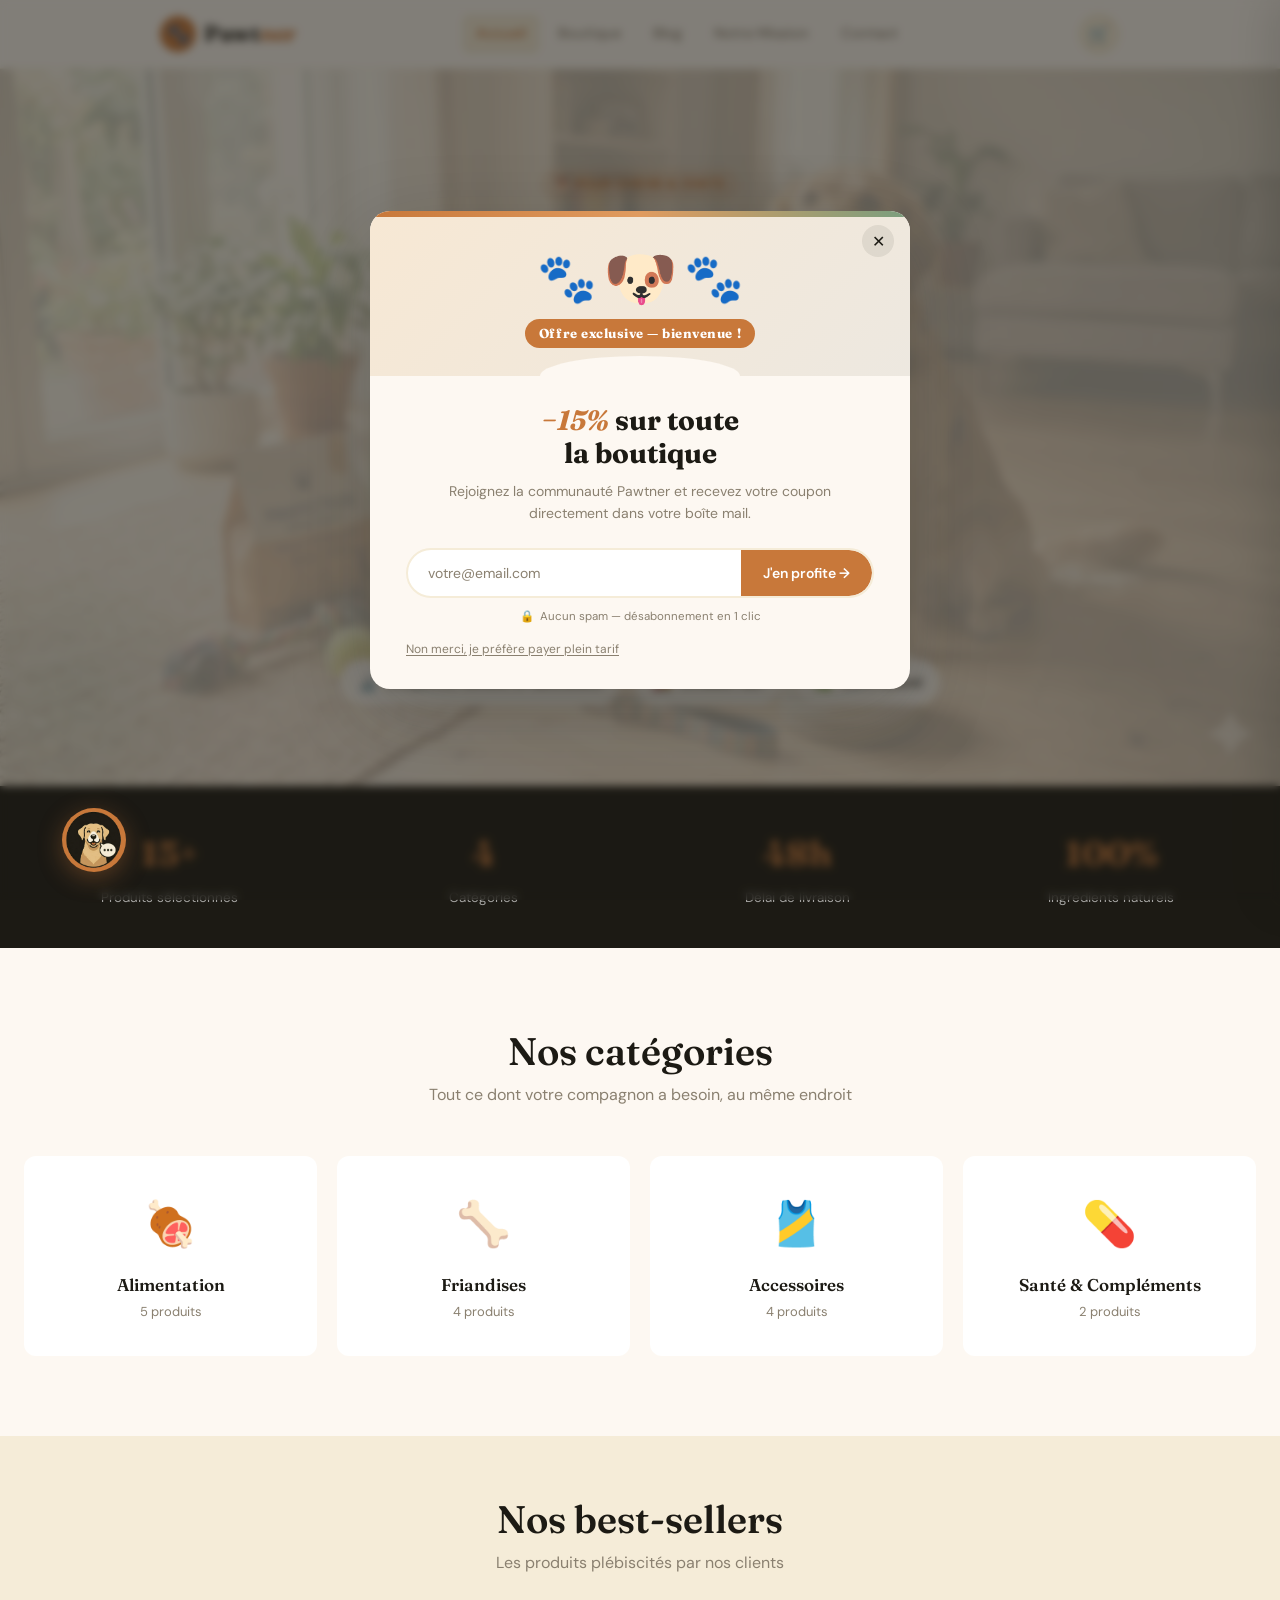
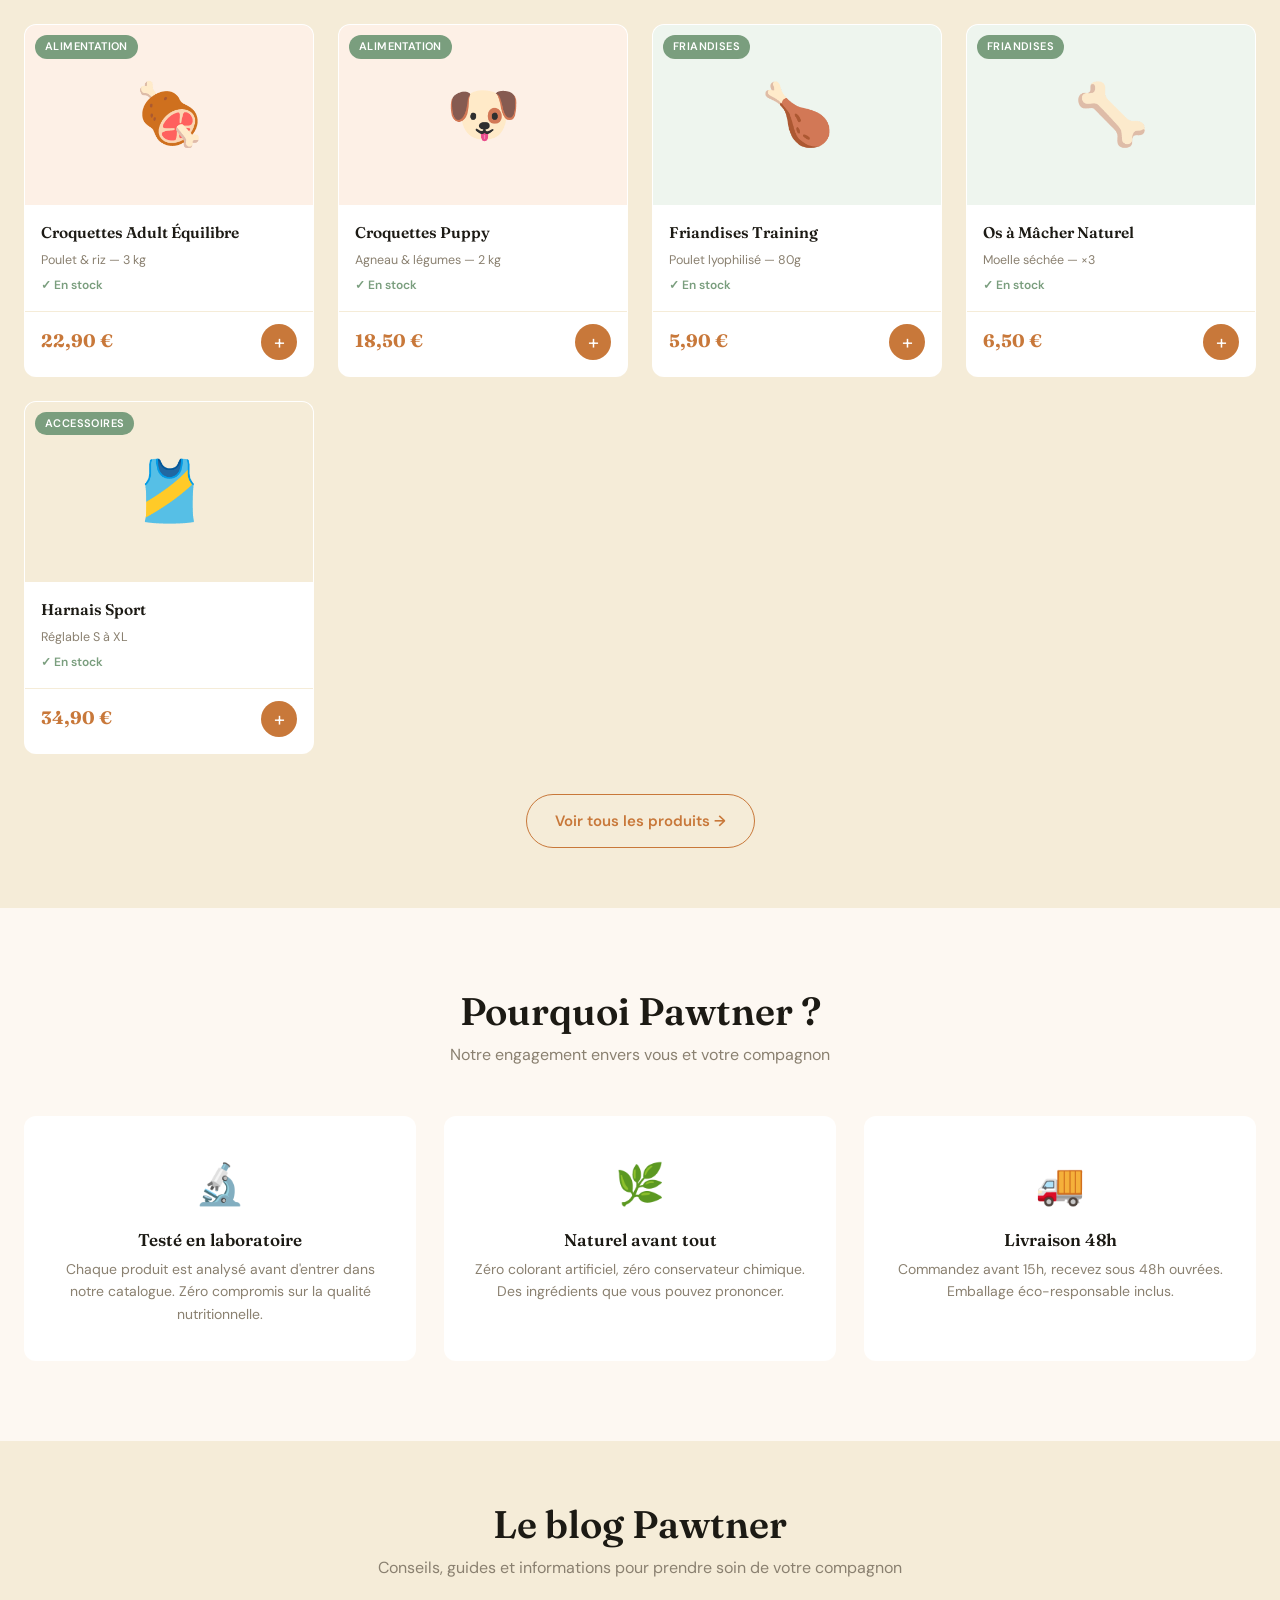
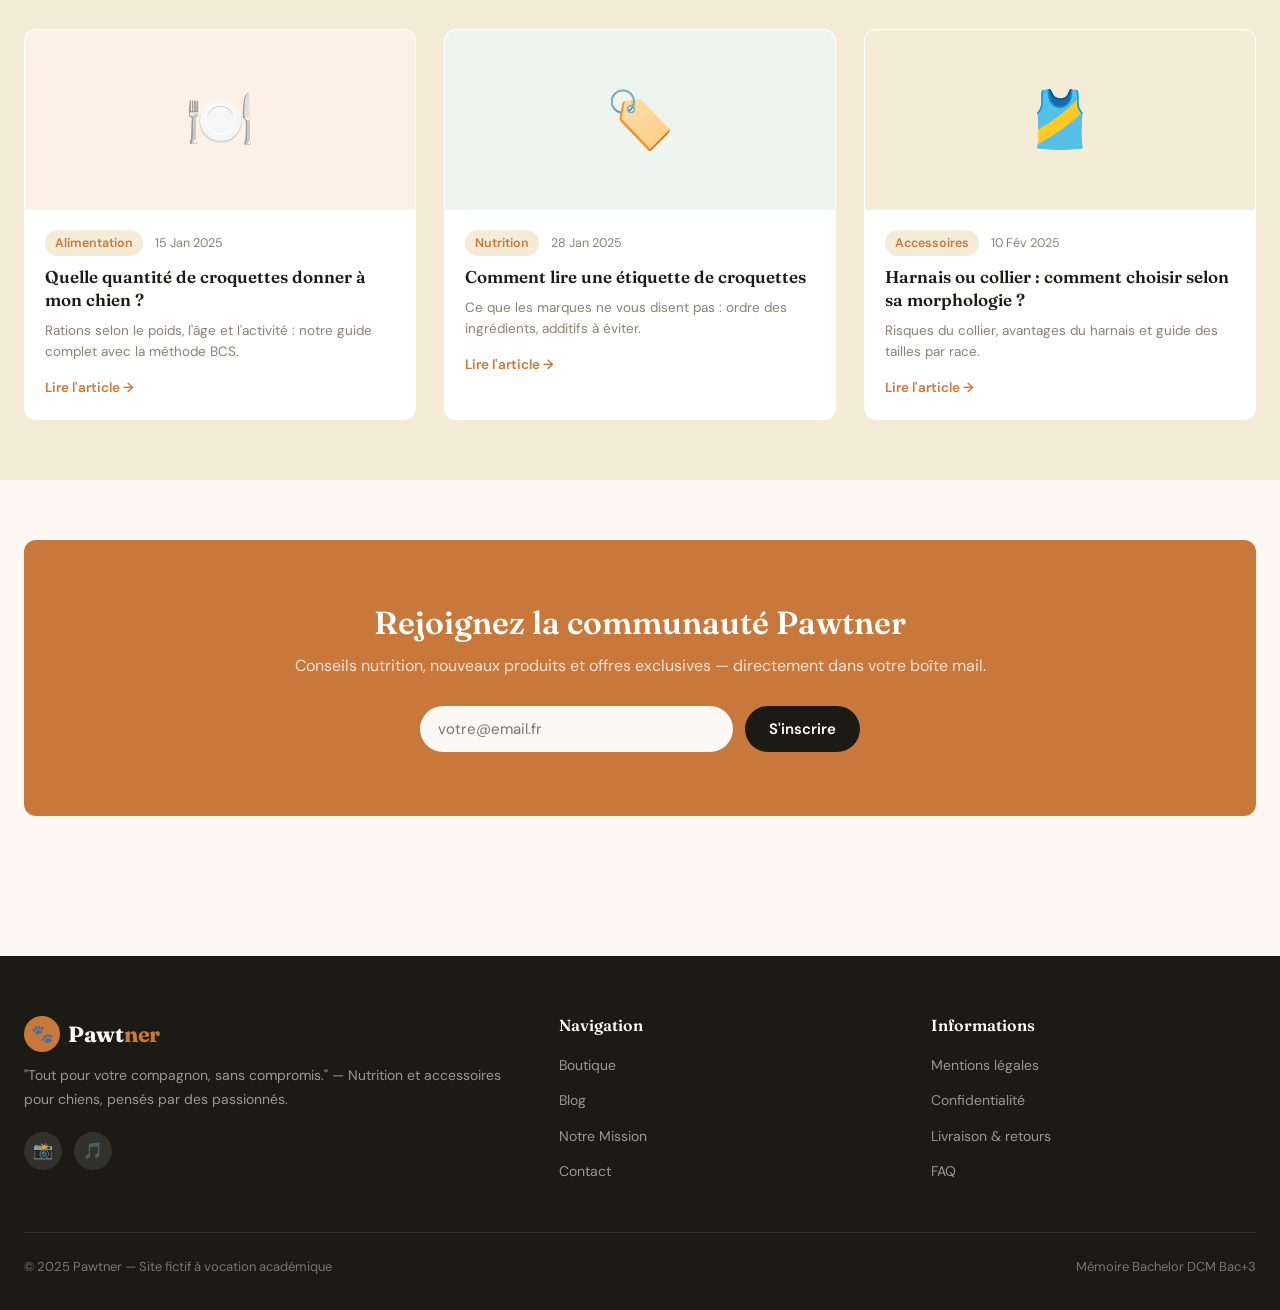
==== index.html @ d188eaa7 "Add files via upload" ====
<!DOCTYPE html>
<html lang="fr">
<head>
  <meta charset="UTF-8" />
  <meta name="viewport" content="width=device-width, initial-scale=1.0" />
  <title>Pawtner — Nutrition & accessoires pour chiens</title>
  <meta name="description" content="Pawtner — croquettes testées en laboratoire, friandises naturelles et accessoires de qualité pour votre chien. Livraison 48h." />
  <link rel="stylesheet" href="style.css" />
</head>
<body>

<!-- ══ HEADER ══ -->
<header id="header">
  <div class="header-inner">
    <a class="logo" href="index.html">
      <div class="logo-paw">🐾</div>
      <div class="logo-text">Pawt<span>ner</span></div>
    </a>
    <nav class="main-nav">
      <a class="nav-link active" href="index.html">Accueil</a>
      <a class="nav-link" href="boutique.html">Boutique</a>
      <a class="nav-link" href="blog.html">Blog</a>
      <a class="nav-link" href="mission.html">Notre Mission</a>
      <a class="nav-link" href="contact.html">Contact</a>
    </nav>
    <div class="header-actions">
      <button class="cart-btn" onclick="toggleCart()" aria-label="Panier">
        <span class="cart-icon">🛒</span>
        <span class="cart-count hidden" id="cartCount">0</span>
      </button>
      <button class="burger-btn" id="burgerBtn" onclick="toggleMobileNav()" aria-label="Menu">
        <span></span><span></span><span></span>
      </button>
    </div>
  </div>
</header>

<!-- Mobile Nav -->
<nav class="mobile-nav" id="mobileNav">
  <a class="nav-link" href="index.html">Accueil</a>
  <a class="nav-link" href="boutique.html">Boutique</a>
  <a class="nav-link" href="blog.html">Blog</a>
  <a class="nav-link" href="mission.html">Notre Mission</a>
  <a class="nav-link" href="contact.html">Contact</a>
</nav>

<main>

  <!-- Hero -->
  <section class="hero">
    <div class="hero-content">
      <div class="hero-eyebrow">🐕 Pour chiens &amp; chats</div>
      <h1>Tout pour votre compagnon,<br>sans compromis.</h1>
      <p>Croquettes testées en laboratoire, friandises naturelles et accessoires de qualité — pensés pour les chiens.</p>
      <a href="boutique.html" class="btn btn-primary" style="font-size:16px;padding:16px 36px;">Découvrir la boutique →</a>
      <div class="hero-badges">
        <div class="badge"><span class="badge-icon">🔬</span> Croquettes testées en laboratoire</div>
        <div class="badge"><span class="badge-icon">🚚</span> Livraison 48h</div>
        <div class="badge"><span class="badge-icon">🌿</span> 100% naturel</div>
      </div>
    </div>
  </section>

  <!-- Stats -->
  <section class="stats-bar">
    <div class="container">
      <div class="stats-grid">
        <div><div class="stat-num">15+</div><div class="stat-label">Produits sélectionnés</div></div>
        <div><div class="stat-num">4</div><div class="stat-label">Catégories</div></div>
        <div><div class="stat-num">48h</div><div class="stat-label">Délai de livraison</div></div>
        <div><div class="stat-num">100%</div><div class="stat-label">Ingrédients naturels</div></div>
      </div>
    </div>
  </section>

  <!-- Catégories -->
  <section class="section">
    <div class="container">
      <div class="section-header">
        <h2 class="section-title">Nos catégories</h2>
        <p class="section-subtitle">Tout ce dont votre compagnon a besoin, au même endroit</p>
      </div>
      <div class="categories-grid">
        <a class="cat-card" href="boutique.html?cat=Alimentation">
          <div class="cat-emoji">🍖</div>
          <div class="cat-name">Alimentation</div>
          <div class="cat-count">5 produits</div>
        </a>
        <a class="cat-card" href="boutique.html?cat=Friandises">
          <div class="cat-emoji">🦴</div>
          <div class="cat-name">Friandises</div>
          <div class="cat-count">4 produits</div>
        </a>
        <a class="cat-card" href="boutique.html?cat=Accessoires">
          <div class="cat-emoji">🎽</div>
          <div class="cat-name">Accessoires</div>
          <div class="cat-count">4 produits</div>
        </a>
        <a class="cat-card" href="boutique.html?cat=Sant%C3%A9+%26+Compl%C3%A9ments">
          <div class="cat-emoji">💊</div>
          <div class="cat-name">Santé &amp; Compléments</div>
          <div class="cat-count">2 produits</div>
        </a>
      </div>
    </div>
  </section>

  <!-- Best-sellers -->
  <section class="section" style="background:var(--warm);padding-top:60px;padding-bottom:60px;">
    <div class="container">
      <div class="section-header">
        <h2 class="section-title">Nos best-sellers</h2>
        <p class="section-subtitle">Les produits plébiscités par nos clients</p>
      </div>
      <div class="products-grid" id="featuredProducts"></div>
      <div style="text-align:center;margin-top:40px;">
        <a href="boutique.html" class="btn btn-outline">Voir tous les produits →</a>
      </div>
    </div>
  </section>

  <!-- Confiance -->
  <section class="section">
    <div class="container">
      <div class="section-header">
        <h2 class="section-title">Pourquoi Pawtner ?</h2>
        <p class="section-subtitle">Notre engagement envers vous et votre compagnon</p>
      </div>
      <div class="trust-grid">
        <div class="trust-card">
          <div class="trust-icon">🔬</div>
          <h3>Testé en laboratoire</h3>
          <p>Chaque produit est analysé avant d'entrer dans notre catalogue. Zéro compromis sur la qualité nutritionnelle.</p>
        </div>
        <div class="trust-card">
          <div class="trust-icon">🌿</div>
          <h3>Naturel avant tout</h3>
          <p>Zéro colorant artificiel, zéro conservateur chimique. Des ingrédients que vous pouvez prononcer.</p>
        </div>
        <div class="trust-card">
          <div class="trust-icon">🚚</div>
          <h3>Livraison 48h</h3>
          <p>Commandez avant 15h, recevez sous 48h ouvrées. Emballage éco-responsable inclus.</p>
        </div>
      </div>
    </div>
  </section>

  <!-- Blog preview -->
  <section class="section" style="background:var(--warm);padding-top:60px;padding-bottom:60px;">
    <div class="container">
      <div class="section-header">
        <h2 class="section-title">Le blog Pawtner</h2>
        <p class="section-subtitle">Conseils, guides et informations pour prendre soin de votre compagnon</p>
      </div>
      <div class="blog-grid">
        <a class="blog-card" href="article-1.html">
          <div class="blog-img" style="background:#FDF0E6;">🍽️</div>
          <div class="blog-body">
            <div class="blog-meta"><span class="blog-tag">Alimentation</span><span>15 Jan 2025</span></div>
            <div class="blog-title">Quelle quantité de croquettes donner à mon chien ?</div>
            <div class="blog-excerpt">Rations selon le poids, l'âge et l'activité : notre guide complet avec la méthode BCS.</div>
            <div class="blog-read-more">Lire l'article →</div>
          </div>
        </a>
        <a class="blog-card" href="article-2.html">
          <div class="blog-img" style="background:#EEF5EE;">🏷️</div>
          <div class="blog-body">
            <div class="blog-meta"><span class="blog-tag">Nutrition</span><span>28 Jan 2025</span></div>
            <div class="blog-title">Comment lire une étiquette de croquettes</div>
            <div class="blog-excerpt">Ce que les marques ne vous disent pas : ordre des ingrédients, additifs à éviter.</div>
            <div class="blog-read-more">Lire l'article →</div>
          </div>
        </a>
        <a class="blog-card" href="article-3.html">
          <div class="blog-img" style="background:#F5ECD8;">🎽</div>
          <div class="blog-body">
            <div class="blog-meta"><span class="blog-tag">Accessoires</span><span>10 Fév 2025</span></div>
            <div class="blog-title">Harnais ou collier : comment choisir selon sa morphologie ?</div>
            <div class="blog-excerpt">Risques du collier, avantages du harnais et guide des tailles par race.</div>
            <div class="blog-read-more">Lire l'article →</div>
          </div>
        </a>
      </div>
    </div>
  </section>

  <!-- Newsletter -->
  <div class="container" style="padding-bottom:80px;">
    <div class="newsletter">
      <h2>Rejoignez la communauté Pawtner</h2>
      <p>Conseils nutrition, nouveaux produits et offres exclusives — directement dans votre boîte mail.</p>
      <div class="newsletter-form">
        <input type="email" class="newsletter-input" placeholder="votre@email.fr" />
        <button class="newsletter-btn" onclick="showToast('✉️ Merci ! Vous êtes inscrit(e).')">S'inscrire</button>
      </div>
    </div>
  </div>

</main>

<!-- ══ PANIER ══ -->
<div class="cart-overlay" id="cartOverlay" onclick="toggleCart()"></div>
<div class="cart-panel" id="cartPanel">
  <div class="cart-header">
    <h3>🛒 Mon panier</h3>
    <button class="cart-close" onclick="toggleCart()">✕</button>
  </div>
  <div class="cart-items" id="cartItems"></div>
  <div class="cart-footer" id="cartFooter" style="display:none;">
    <div class="cart-summary">
      <div class="cart-row"><span>Sous-total</span><span id="cartSubtotal">0,00 €</span></div>
      <div class="cart-row"><span>Livraison</span><span>3,99 €</span></div>
      <div class="cart-row total"><span>Total</span><span id="cartTotal">0,00 €</span></div>
    </div>
    <button class="btn btn-primary cart-checkout" onclick="openCheckout()">Passer commande →</button>
  </div>
</div>

<!-- ══ CHECKOUT MODAL ══ -->
<div class="modal-overlay" id="checkoutModal">
  <div class="modal">
    <div class="modal-header">
      <h3>Finaliser ma commande</h3>
      <button class="modal-close" onclick="closeCheckout()">✕</button>
    </div>
    <div class="modal-body" id="checkoutBody">
      <form onsubmit="confirmOrder(event)">
        <h4 style="font-family:'Fraunces',serif;font-size:16px;margin-bottom:16px;color:var(--muted);">Informations de livraison</h4>
        <div class="form-row">
          <div class="form-group"><label class="form-label">Prénom</label><input class="form-input" type="text" placeholder="Jean" required /></div>
          <div class="form-group"><label class="form-label">Nom</label><input class="form-input" type="text" placeholder="Dupont" required /></div>
        </div>
        <div class="form-group"><label class="form-label">Adresse</label><input class="form-input" type="text" placeholder="12 rue de la Paix" required /></div>
        <div class="form-row">
          <div class="form-group"><label class="form-label">Code postal</label><input class="form-input" type="text" placeholder="75001" required /></div>
          <div class="form-group"><label class="form-label">Ville</label><input class="form-input" type="text" placeholder="Paris" required /></div>
        </div>
        <h4 style="font-family:'Fraunces',serif;font-size:16px;margin:20px 0 16px;color:var(--muted);">Paiement (simulation)</h4>
        <div class="card-preview">
          <div class="card-chip">💳</div>
          <div class="card-number">•••• •••• •••• ••••</div>
          <div class="card-meta"><span>TITULAIRE</span><span>MM/AA</span></div>
        </div>
        <div class="form-group"><label class="form-label">Numéro de carte</label><input class="form-input" type="text" placeholder="1234 5678 9012 3456" maxlength="19" oninput="formatCard(this)" required /></div>
        <div class="form-row">
          <div class="form-group"><label class="form-label">Date d'expiration</label><input class="form-input" type="text" placeholder="MM/AA" maxlength="5" required /></div>
          <div class="form-group"><label class="form-label">CVV</label><input class="form-input" type="text" placeholder="•••" maxlength="3" required /></div>
        </div>
        <div style="background:rgba(122,158,126,.12);border-radius:8px;padding:12px 14px;font-size:13px;color:#3a4a3c;margin-bottom:20px;">
          🔒 Paiement 100% fictif — aucune donnée bancaire n'est collectée ou transmise.
        </div>
        <button type="submit" class="btn btn-primary" style="width:100%;justify-content:center;padding:15px;">Confirmer la commande →</button>
      </form>
    </div>
  </div>
</div>

<!-- ══ POPUP NEWSLETTER ══ -->
<div id="newsletter-overlay" role="dialog" aria-modal="true" aria-labelledby="nl-title-el">
  <div id="newsletter-box">
    <button class="nl-close" onclick="closeNewsletter()" aria-label="Fermer">✕</button>

    <div class="nl-visual">
      <div class="nl-paws">
        <span>🐾</span><span>🐶</span><span>🐾</span>
      </div>
      <span class="nl-badge">Offre exclusive — bienvenue !</span>
    </div>

    <div class="nl-body">
      <h2 class="nl-title" id="nl-title-el">
        <em>−15%</em> sur toute<br>la boutique
      </h2>
      <p class="nl-sub">Rejoignez la communauté Pawtner et recevez votre coupon<br>directement dans votre boîte mail.</p>

      <div id="nl-form-wrap">
        <div class="nl-form">
          <input class="nl-input" id="nlEmail" type="email" placeholder="votre@email.com" autocomplete="email" />
          <button class="nl-btn" onclick="submitNewsletter()">J'en profite →</button>
        </div>
        <div class="nl-guarantee">
          <span>🔒</span> Aucun spam — désabonnement en 1 clic
        </div>
        <button class="nl-skip" onclick="closeNewsletter()">Non merci, je préfère payer plein tarif</button>
      </div>

      <div class="nl-success" id="nl-success">
        <div class="nl-success-icon">🎉</div>
        <div class="nl-success-title">C'est dans votre boîte !</div>
        <div class="nl-coupon">PAWTNER15</div>
        <div class="nl-success-sub">Copiez ce code et appliquez-le lors du paiement.</div>
      </div>
    </div>
  </div>
</div>

<div class="toast-container" id="toastContainer"></div>
<button class="back-top" id="backTop" onclick="window.scrollTo({top:0,behavior:'smooth'})" aria-label="Retour en haut">↑</button>

<!-- ══ FOOTER ══ -->
<footer>
  <div class="footer-inner">
    <div class="footer-grid">
      <div class="footer-brand">
        <a class="logo" href="index.html">
          <div class="logo-paw">🐾</div>
          <div class="logo-text">Pawt<span>ner</span></div>
        </a>
        <p>"Tout pour votre compagnon, sans compromis." — Nutrition et accessoires pour chiens, pensés par des passionnés.</p>
        <div class="footer-socials">
          <div class="social-btn" title="Instagram (fictif)">📸</div>
          <div class="social-btn" title="TikTok (fictif)">🎵</div>
        </div>
      </div>
      <div class="footer-col">
        <h4>Navigation</h4>
        <ul>
          <li><a href="boutique.html">Boutique</a></li>
          <li><a href="blog.html">Blog</a></li>
          <li><a href="mission.html">Notre Mission</a></li>
          <li><a href="contact.html">Contact</a></li>
        </ul>
      </div>
      <div class="footer-col">
        <h4>Informations</h4>
        <ul>
          <li><a href="legal.html">Mentions légales</a></li>
          <li><a href="legal.html">Confidentialité</a></li>
          <li><a href="contact.html">Livraison &amp; retours</a></li>
          <li><a href="contact.html">FAQ</a></li>
        </ul>
      </div>
    </div>
    <div class="footer-bottom">
      <span>© 2025 Pawtner — Site fictif à vocation académique</span>
      <span>Mémoire Bachelor DCM Bac+3</span>
    </div>
  </div>
</footer>

<script src="app.js"></script>
<script>
  document.addEventListener('DOMContentLoaded', () => {
    renderFeatured();
    updateCartUI();
    document.getElementById('newsletter-overlay').style.display = 'flex';
  });

  function closeNewsletter() {
    const overlay = document.getElementById('newsletter-overlay');
    overlay.classList.add('hidden');
    setTimeout(() => overlay.style.display = 'none', 320);
  }

  function submitNewsletter() {
    const input = document.getElementById('nlEmail');
    if (!input.value || !input.value.includes('@')) {
      input.style.outline = '2px solid #C8783A';
      input.focus();
      return;
    }
    input.style.outline = '';
    document.getElementById('nl-form-wrap').style.display = 'none';
    const success = document.getElementById('nl-success');
    success.style.display = 'flex';
    setTimeout(closeNewsletter, 4500);
  }
</script>
<!-- Chatbot Pawtner -->
<div id="pw-launcher" onclick="pwOpen()">
  <div id="pw-hint">Une question ? 🐾</div>
  <div id="pw-btn">
    <img src="Images/logochatbot.png" alt="Pawtner">
  </div>
</div>
<div id="pw-chat">
  <div id="pw-head">
    <div id="pw-head-avatar">
      <img src="Images/logochatbot.png" alt="Pawtner">
    </div>
    <div id="pw-head-info">
      <div id="pw-head-name">Pawtner</div>
      <div id="pw-head-status"><span class="pw-dot"></span>Répond instantanément</div>
    </div>
    <button id="pw-x" onclick="pwClose()">×</button>
  </div>
  <div id="pw-msgs">
    <div class="pw-m bot">Bonjour ! Je suis là pour répondre à toutes vos questions sur vos commandes, nos produits et notre marque 🐾</div>
  </div>
  <div id="pw-chips">
    <button class="pw-chip" onclick="pwChip(this)">Où est ma commande ?</button>
    <button class="pw-chip" onclick="pwChip(this)">Faire un retour</button>
    <button class="pw-chip" onclick="pwChip(this)">Être remboursé</button>
    <button class="pw-chip" onclick="pwChip(this)">Provenance des produits</button>
    <button class="pw-chip" onclick="pwChip(this)">Fiabilité de Pawtner</button>
    <button class="pw-chip" onclick="pwChip(this)">Délai de livraison</button>
  </div>
  <div id="pw-bar">
    <input id="pw-inp" placeholder="Votre question..." autocomplete="off"
      onkeydown="if(event.key==='Enter' && !event.shiftKey){event.preventDefault();pwSend()}" />
    <button id="pw-go" onclick="pwSend()">
      <svg width="16" height="16" viewBox="0 0 16 16" fill="none">
        <path d="M14.5 8L1.5 1.5l2.8 6.5-2.8 6.5L14.5 8z" fill="#FDF8F2"/>
      </svg>
    </button>
  </div>
  <div id="pw-foot">Pawtner · Toujours là pour votre chien</div>
</div>
<script src="chatbot.js"></script>
</body>
</html>
---- style.css ----
@import url('https://fonts.googleapis.com/css2?family=Fraunces:ital,opsz,wght@0,9..144,300;0,9..144,400;0,9..144,600;0,9..144,700;1,9..144,400&family=DM+Sans:wght@300;400;500;600&display=swap');

/* ── RESET & BASE ── */
*, *::before, *::after { box-sizing: border-box; margin: 0; padding: 0; }

:root {
  --cream:     #FDF8F2;
  --warm:      #F5ECD8;
  --terracotta:#C8783A;
  --sage:      #7A9E7E;
  --dark:      #1C1A14;
  --muted:     #8A8070;
  --white:     #ffffff;
  --shadow:    0 2px 12px rgba(28,26,20,.08);
  --shadow-lg: 0 8px 32px rgba(28,26,20,.14);
  --radius:    12px;
  --radius-sm: 8px;
  --transition: .22s cubic-bezier(.4,0,.2,1);
}

html { scroll-behavior: smooth; }

body {
  font-family: 'DM Sans', sans-serif;
  background: var(--cream);
  color: var(--dark);
  line-height: 1.6;
  overflow-x: hidden;
}

a { color: inherit; text-decoration: none; }
img { display: block; max-width: 100%; }
button { cursor: pointer; border: none; background: none; font-family: inherit; }
ul { list-style: none; }

h1,h2,h3,h4 {
  font-family: 'Fraunces', serif;
  font-weight: 600;
  line-height: 1.2;
}

/* ── PAGE TRANSITIONS ── */
.page { display: none; opacity: 0; transition: opacity .35s ease; }
.page.active { display: block; opacity: 1; }
.page.fade-in { animation: fadeIn .35s ease forwards; }

@keyframes fadeIn {
  from { opacity: 0; transform: translateY(10px); }
  to   { opacity: 1; transform: translateY(0); }
}

/* ── HEADER ── */
#header {
  position: fixed;
  top: 0; left: 0; right: 0;
  z-index: 1000;
  background: var(--cream);
  border-bottom: 1px solid var(--warm);
  transition: box-shadow var(--transition);
}
#header.scrolled { box-shadow: var(--shadow); }

.header-inner {
  max-width: 1280px;
  margin: 0 10rem;
  height: 68px;
  display: flex;
  align-items: center;
  justify-content: space-between;
  gap: 24px;
}

/* Logo */
.logo {
  display: flex;
  align-items: center;
  gap: 8px;
  cursor: pointer;
  flex-shrink: 0;
}
.logo-paw {
  width: 36px; height: 36px;
  background: var(--terracotta);
  border-radius: 50%;
  display: flex; align-items: center; justify-content: center;
  font-size: 18px;
}
.logo-text {
  font-family: 'Fraunces', serif;
  font-size: 22px;
  font-weight: 700;
  color: var(--dark);
  letter-spacing: -.3px;
}
.logo-text span { color: var(--terracotta); }

/* Nav */
nav.main-nav { display: flex; align-items: center; gap: 4px; }
.nav-link {
  font-size: 14.5px;
  font-weight: 500;
  color: var(--muted);
  padding: 8px 14px;
  border-radius: var(--radius-sm);
  transition: color var(--transition), background var(--transition);
}
.nav-link:hover, .nav-link.active {
  color: var(--dark);
  background: var(--warm);
}
.nav-link.active { color: var(--terracotta); }

/* Header actions */
.header-actions { display: flex; align-items: center; gap: 12px; }

.cart-btn {
  position: relative;
  width: 42px; height: 42px;
  border-radius: 50%;
  background: var(--warm);
  display: flex; align-items: center; justify-content: center;
  font-size: 18px;
  transition: background var(--transition), transform var(--transition);
}
.cart-btn:hover { background: var(--terracotta); transform: scale(1.05); }
.cart-btn:hover .cart-icon { filter: brightness(10); }

.cart-count {
  position: absolute;
  top: -4px; right: -4px;
  min-width: 18px; height: 18px;
  background: var(--terracotta);
  color: #fff;
  font-size: 11px;
  font-weight: 600;
  border-radius: 9px;
  display: flex; align-items: center; justify-content: center;
  padding: 0 4px;
  border: 2px solid var(--cream);
}
.cart-count.hidden { display: none; }

/* Burger */
.burger-btn {
  display: none;
  flex-direction: column;
  gap: 5px;
  padding: 8px;
  border-radius: var(--radius-sm);
  transition: background var(--transition);
}
.burger-btn:hover { background: var(--warm); }
.burger-btn span {
  display: block;
  width: 22px; height: 2px;
  background: var(--dark);
  border-radius: 2px;
  transition: transform var(--transition), opacity var(--transition);
}
.burger-btn.open span:nth-child(1) { transform: translateY(7px) rotate(45deg); }
.burger-btn.open span:nth-child(2) { opacity: 0; }
.burger-btn.open span:nth-child(3) { transform: translateY(-7px) rotate(-45deg); }

/* Mobile Nav */
.mobile-nav {
  display: none;
  position: fixed;
  top: 68px; left: 0; right: 0; bottom: 0;
  background: var(--cream);
  z-index: 999;
  padding: 32px 24px;
  flex-direction: column;
  gap: 8px;
}
.mobile-nav.open { display: flex; }
.mobile-nav .nav-link {
  font-size: 20px;
  padding: 14px 16px;
  border-radius: var(--radius);
}

/* ── MAIN CONTENT ── */
main { padding-top: 68px; min-height: calc(100vh - 68px); }

/* ── CONTAINER ── */
.container { max-width: 1280px; margin: 0 auto; padding: 0 24px; }
.container-sm { max-width: 860px; margin: 0 auto; padding: 0 24px; }

/* ── SECTION SPACING ── */
.section { padding: 80px 0; }
.section-sm { padding: 48px 0; }

/* ── HERO ── */
.hero {
  background-color: var(--warm);
  background-image: url('Images/imagedefondaccueil.jpg');
  background-size: cover;
  background-position: center 30%;
  background-repeat: no-repeat;
  padding: 100px 24px 80px;
  text-align: center;
  position: relative;
  overflow: hidden;
}
/* voile beige pour adoucir la photo */
.hero::before {
  content: '';
  position: absolute;
  inset: 0;
  background: rgba(253, 245, 235, 0.72);
  z-index: 0;
}
.hero::after {
  content: '';
  position: absolute;
  bottom: -60px; left: -80px;
  width: 300px; height: 300px;
  background: radial-gradient(circle, rgba(122,158,126,.12) 0%, transparent 70%);
  border-radius: 50%;
  z-index: 0;
}
.hero-content { position: relative; z-index: 1; max-width: 760px; margin: 0 auto; }
.hero-eyebrow {
  display: inline-flex; align-items: center; gap: 8px;
  background: rgba(200,120,58,.12);
  color: var(--terracotta);
  font-size: 13px; font-weight: 600;
  padding: 6px 14px;
  border-radius: 20px;
  margin-bottom: 24px;
  letter-spacing: .4px;
  text-transform: uppercase;
}
.hero h1 {
  font-size: clamp(2.2rem, 5vw, 3.8rem);
  font-weight: 700;
  color: var(--dark);
  margin-bottom: 20px;
}
.hero p {
  font-size: clamp(1rem, 2vw, 1.2rem);
  color: var(--muted);
  max-width: 580px;
  margin: 0 auto 36px;
}

.btn {
  display: inline-flex;
  align-items: center;
  gap: 8px;
  padding: 14px 28px;
  border-radius: 50px;
  font-size: 15px;
  font-weight: 600;
  transition: all var(--transition);
  cursor: pointer;
}
.btn-primary {
  background: var(--terracotta);
  color: #fff;
}
.btn-primary:hover {
  background: #b5682e;
  transform: translateY(-2px);
  box-shadow: 0 8px 20px rgba(200,120,58,.35);
}
.btn-secondary {
  background: var(--warm);
  color: var(--dark);
  border: 1.5px solid var(--warm);
}
.btn-secondary:hover { background: #eddfc6; border-color: #eddfc6; }
.btn-outline {
  background: transparent;
  color: var(--terracotta);
  border: 1.5px solid var(--terracotta);
}
.btn-outline:hover { background: var(--terracotta); color: #fff; }

/* Hero badges */
.hero-badges {
  display: flex;
  justify-content: center;
  flex-wrap: wrap;
  gap: 12px;
  margin-top: 40px;
}
.badge {
  display: flex;
  align-items: center;
  gap: 8px;
  background: var(--cream);
  border: 1px solid rgba(200,120,58,.2);
  padding: 10px 18px;
  border-radius: 50px;
  font-size: 13.5px;
  font-weight: 500;
  color: var(--dark);
}
.badge-icon { font-size: 16px; }

/* ── SECTION TITLE ── */
.section-title { font-size: clamp(1.6rem, 3vw, 2.4rem); margin-bottom: 8px; }
.section-subtitle { color: var(--muted); font-size: 16px; margin-bottom: 40px; }
.section-header { text-align: center; margin-bottom: 48px; }

/* ── CATEGORY CARDS ── */
.categories-grid {
  display: grid;
  grid-template-columns: repeat(4, 1fr);
  gap: 20px;
}
.cat-card {
  background: var(--white);
  border-radius: var(--radius);
  padding: 32px 20px;
  text-align: center;
  cursor: pointer;
  transition: all var(--transition);
  border: 1.5px solid transparent;
}
.cat-card:hover {
  border-color: var(--terracotta);
  transform: translateY(-4px);
  box-shadow: var(--shadow);
}
.cat-emoji { font-size: 44px; margin-bottom: 12px; }
.cat-name { font-family: 'Fraunces', serif; font-size: 17px; font-weight: 600; margin-bottom: 4px; }
.cat-count { font-size: 13px; color: var(--muted); }

/* ── PRODUCT GRID ── */
.products-grid {
  display: grid;
  grid-template-columns: repeat(4, 1fr);
  gap: 24px;
}

.product-card {
  background: var(--white);
  border-radius: var(--radius);
  overflow: hidden;
  transition: all var(--transition);
  border: 1.5px solid transparent;
  display: flex;
  flex-direction: column;
}
.product-card:hover {
  transform: translateY(-4px);
  box-shadow: var(--shadow-lg);
  border-color: rgba(200,120,58,.2);
}

.product-image {
  height: 180px;
  display: flex;
  align-items: center;
  justify-content: center;
  font-size: 60px;
  position: relative;
}
.product-badge-cat {
  position: absolute;
  top: 10px; left: 10px;
  background: var(--sage);
  color: #fff;
  font-size: 11px;
  font-weight: 600;
  padding: 3px 10px;
  border-radius: 20px;
  text-transform: uppercase;
  letter-spacing: .4px;
}

.product-body { padding: 16px; flex: 1; display: flex; flex-direction: column; gap: 4px; }
.product-name { font-family: 'Fraunces', serif; font-size: 15.5px; font-weight: 600; }
.product-sub { font-size: 12.5px; color: var(--muted); }
.product-footer {
  padding: 12px 16px 16px;
  display: flex;
  align-items: center;
  justify-content: space-between;
  border-top: 1px solid var(--warm);
  margin-top: auto;
}
.product-price {
  font-family: 'Fraunces', serif;
  font-size: 18px;
  font-weight: 700;
  color: var(--terracotta);
}
.btn-add {
  background: var(--terracotta);
  color: #fff;
  width: 36px; height: 36px;
  border-radius: 50%;
  font-size: 20px;
  display: flex; align-items: center; justify-content: center;
  transition: all var(--transition);
  flex-shrink: 0;
}
.btn-add:hover { background: #b5682e; transform: scale(1.1); }

/* ── FILTERS ── */
.filter-bar {
  display: flex;
  flex-wrap: wrap;
  gap: 10px;
  margin-bottom: 36px;
}
.filter-btn {
  padding: 9px 20px;
  border-radius: 50px;
  font-size: 14px;
  font-weight: 500;
  background: var(--white);
  color: var(--muted);
  border: 1.5px solid var(--warm);
  transition: all var(--transition);
}
.filter-btn:hover { border-color: var(--terracotta); color: var(--terracotta); }
.filter-btn.active {
  background: var(--terracotta);
  color: #fff;
  border-color: var(--terracotta);
}

/* ── CART PANEL ── */
.cart-overlay {
  display: none;
  position: fixed;
  inset: 0;
  background: rgba(28,26,20,.45);
  z-index: 1100;
  backdrop-filter: blur(2px);
}
.cart-overlay.open { display: block; }

.cart-panel {
  position: fixed;
  top: 0; right: 0;
  width: 420px;
  height: 100vh;
  background: var(--cream);
  z-index: 1101;
  display: flex;
  flex-direction: column;
  transform: translateX(100%);
  transition: transform .3s cubic-bezier(.4,0,.2,1);
  box-shadow: -8px 0 40px rgba(28,26,20,.15);
}
.cart-panel.open { transform: translateX(0); }

.cart-header {
  padding: 24px;
  border-bottom: 1px solid var(--warm);
  display: flex;
  align-items: center;
  justify-content: space-between;
}
.cart-header h3 { font-family: 'Fraunces', serif; font-size: 20px; }
.cart-close {
  width: 36px; height: 36px;
  border-radius: 50%;
  background: var(--warm);
  font-size: 18px;
  display: flex; align-items: center; justify-content: center;
  transition: background var(--transition);
}
.cart-close:hover { background: #eddfc6; }

.cart-items { flex: 1; overflow-y: auto; padding: 16px 24px; }
.cart-empty {
  text-align: center;
  padding: 60px 0;
  color: var(--muted);
}
.cart-empty-icon { font-size: 48px; margin-bottom: 12px; }

.cart-item {
  display: flex;
  align-items: center;
  gap: 14px;
  padding: 14px 0;
  border-bottom: 1px solid var(--warm);
}
.cart-item-img {
  width: 56px; height: 56px;
  border-radius: var(--radius-sm);
  background: var(--warm);
  display: flex; align-items: center; justify-content: center;
  font-size: 26px;
  flex-shrink: 0;
}
.cart-item-info { flex: 1; min-width: 0; }
.cart-item-name { font-weight: 600; font-size: 14px; white-space: nowrap; overflow: hidden; text-overflow: ellipsis; }
.cart-item-price { font-size: 13px; color: var(--terracotta); font-weight: 600; margin-top: 2px; }

.qty-control {
  display: flex;
  align-items: center;
  gap: 8px;
  background: var(--warm);
  border-radius: 50px;
  padding: 4px 8px;
}
.qty-btn {
  width: 24px; height: 24px;
  border-radius: 50%;
  background: var(--white);
  font-size: 16px;
  display: flex; align-items: center; justify-content: center;
  transition: background var(--transition);
  font-weight: 600;
}
.qty-btn:hover { background: var(--terracotta); color: #fff; }
.qty-val { font-size: 14px; font-weight: 600; min-width: 20px; text-align: center; }

.cart-remove {
  color: var(--muted);
  font-size: 18px;
  padding: 4px;
  transition: color var(--transition);
}
.cart-remove:hover { color: #c0392b; }

.cart-footer {
  padding: 20px 24px;
  border-top: 1px solid var(--warm);
  background: var(--white);
}
.cart-summary { margin-bottom: 16px; }
.cart-row {
  display: flex;
  justify-content: space-between;
  font-size: 14px;
  padding: 4px 0;
  color: var(--muted);
}
.cart-row.total {
  font-size: 17px;
  font-weight: 700;
  color: var(--dark);
  border-top: 1px solid var(--warm);
  margin-top: 8px;
  padding-top: 10px;
}
.cart-checkout { width: 100%; padding: 14px; font-size: 15px; border-radius: 50px; }

/* ── CHECKOUT MODAL ── */
.modal-overlay {
  display: none;
  position: fixed;
  inset: 0;
  background: rgba(28,26,20,.5);
  z-index: 1200;
  backdrop-filter: blur(3px);
  align-items: center;
  justify-content: center;
  padding: 24px;
}
.modal-overlay.open { display: flex; }
.modal {
  background: var(--cream);
  border-radius: 20px;
  width: 100%;
  max-width: 520px;
  max-height: 90vh;
  overflow-y: auto;
  box-shadow: var(--shadow-lg);
  animation: modalIn .3s ease;
}
@keyframes modalIn {
  from { opacity: 0; transform: scale(.95) translateY(20px); }
  to   { opacity: 1; transform: scale(1) translateY(0); }
}
.modal-header {
  padding: 28px 32px 0;
  display: flex;
  justify-content: space-between;
  align-items: center;
}
.modal-header h3 { font-family: 'Fraunces', serif; font-size: 22px; }
.modal-close {
  width: 36px; height: 36px;
  border-radius: 50%;
  background: var(--warm);
  font-size: 18px;
  display: flex; align-items: center; justify-content: center;
}
.modal-body { padding: 24px 32px 32px; }

/* ── FORMS ── */
.form-group { margin-bottom: 18px; }
.form-label { display: block; font-size: 13.5px; font-weight: 600; margin-bottom: 7px; color: var(--dark); }
.form-input, .form-select, .form-textarea {
  width: 100%;
  padding: 12px 16px;
  border: 1.5px solid var(--warm);
  border-radius: var(--radius-sm);
  font-family: 'DM Sans', sans-serif;
  font-size: 14.5px;
  background: var(--white);
  color: var(--dark);
  transition: border-color var(--transition);
  outline: none;
}
.form-input:focus, .form-select:focus, .form-textarea:focus {
  border-color: var(--terracotta);
}
.form-textarea { resize: vertical; min-height: 110px; }
.form-row { display: grid; grid-template-columns: 1fr 1fr; gap: 16px; }

/* Card fictive */
.card-preview {
  background: linear-gradient(135deg, var(--terracotta), #9b5a28);
  border-radius: 12px;
  padding: 20px;
  color: #fff;
  margin-bottom: 20px;
  font-family: 'DM Sans', sans-serif;
}
.card-chip { font-size: 24px; margin-bottom: 12px; }
.card-number { font-size: 18px; letter-spacing: 3px; font-weight: 600; margin-bottom: 16px; }
.card-meta { display: flex; justify-content: space-between; font-size: 13px; opacity: .8; }

/* Confirmation */
.order-confirm {
  text-align: center;
  padding: 20px 0;
}
.confirm-icon { font-size: 64px; margin-bottom: 16px; }
.confirm-title { font-family: 'Fraunces', serif; font-size: 24px; margin-bottom: 10px; color: var(--sage); }
.confirm-sub { color: var(--muted); font-size: 15px; line-height: 1.6; }
.confirm-order-num { font-weight: 700; color: var(--terracotta); }

/* ── TOAST ── */
.toast-container {
  position: fixed;
  bottom: 32px; left: 50%;
  transform: translateX(-50%);
  z-index: 2000;
  display: flex;
  flex-direction: column;
  gap: 10px;
  pointer-events: none;
}
.toast {
  background: var(--dark);
  color: #fff;
  padding: 13px 22px;
  border-radius: 50px;
  font-size: 14px;
  font-weight: 500;
  display: flex;
  align-items: center;
  gap: 10px;
  animation: toastIn .3s ease forwards;
  white-space: nowrap;
}
.toast.removing { animation: toastOut .3s ease forwards; }
@keyframes toastIn {
  from { opacity: 0; transform: translateY(20px); }
  to   { opacity: 1; transform: translateY(0); }
}
@keyframes toastOut {
  from { opacity: 1; transform: translateY(0); }
  to   { opacity: 0; transform: translateY(20px); }
}

/* ── BACK TO TOP ── */
.back-top {
  position: fixed;
  bottom: 32px; right: 32px;
  width: 46px; height: 46px;
  background: var(--terracotta);
  color: #fff;
  border-radius: 50%;
  display: flex; align-items: center; justify-content: center;
  font-size: 20px;
  box-shadow: var(--shadow);
  z-index: 500;
  opacity: 0;
  pointer-events: none;
  transition: all var(--transition);
  transform: translateY(10px);
}
.back-top.visible {
  opacity: 1;
  pointer-events: auto;
  transform: translateY(0);
}
.back-top:hover { background: #b5682e; transform: translateY(-2px); }

/* ── FOOTER ── */
footer {
  background: var(--dark);
  color: rgba(255,255,255,.75);
  padding: 60px 0 32px;
}
.footer-inner {
  max-width: 1280px;
  margin: 0 auto;
  padding: 0 24px;
}
.footer-grid {
  display: grid;
  grid-template-columns: 1.5fr 1fr 1fr;
  gap: 48px;
  margin-bottom: 48px;
}
.footer-brand .logo-text { color: #fff; }
.footer-brand p { font-size: 14px; margin-top: 12px; line-height: 1.7; color: rgba(255,255,255,.55); }
.footer-socials { display: flex; gap: 12px; margin-top: 20px; }
.social-btn {
  width: 38px; height: 38px;
  border-radius: 50%;
  background: rgba(255,255,255,.1);
  display: flex; align-items: center; justify-content: center;
  font-size: 16px;
  transition: background var(--transition);
}
.social-btn:hover { background: var(--terracotta); }

.footer-col h4 {
  font-family: 'Fraunces', serif;
  font-size: 16px;
  color: #fff;
  margin-bottom: 16px;
}
.footer-col ul { display: flex; flex-direction: column; gap: 10px; }
.footer-col a {
  font-size: 14px;
  color: rgba(255,255,255,.55);
  transition: color var(--transition);
}
.footer-col a:hover { color: var(--terracotta); }

.footer-bottom {
  border-top: 1px solid rgba(255,255,255,.1);
  padding-top: 24px;
  display: flex;
  justify-content: space-between;
  align-items: center;
  flex-wrap: wrap;
  gap: 12px;
  font-size: 13px;
  color: rgba(255,255,255,.4);
}

/* ── BLOG ── */
.blog-grid {
  display: grid;
  grid-template-columns: repeat(3, 1fr);
  gap: 28px;
}
.blog-card {
  background: var(--white);
  border-radius: var(--radius);
  overflow: hidden;
  cursor: pointer;
  transition: all var(--transition);
  border: 1.5px solid transparent;
}
.blog-card:hover {
  transform: translateY(-4px);
  box-shadow: var(--shadow);
  border-color: rgba(200,120,58,.2);
}
.blog-img {
  height: 180px;
  display: flex;
  align-items: center;
  justify-content: center;
  font-size: 56px;
}
.blog-body { padding: 20px; }
.blog-meta {
  display: flex;
  align-items: center;
  gap: 12px;
  font-size: 12.5px;
  color: var(--muted);
  margin-bottom: 10px;
}
.blog-tag {
  background: var(--warm);
  padding: 3px 10px;
  border-radius: 20px;
  font-weight: 600;
  color: var(--terracotta);
}
.blog-title { font-family: 'Fraunces', serif; font-size: 17px; font-weight: 600; margin-bottom: 8px; line-height: 1.35; }
.blog-excerpt { font-size: 13.5px; color: var(--muted); line-height: 1.6; }
.blog-read-more {
  display: inline-flex;
  align-items: center;
  gap: 6px;
  color: var(--terracotta);
  font-size: 13.5px;
  font-weight: 600;
  margin-top: 14px;
  transition: gap var(--transition);
}
.blog-card:hover .blog-read-more { gap: 10px; }

/* Article page */
.article-back {
  display: inline-flex;
  align-items: center;
  gap: 8px;
  color: var(--muted);
  font-size: 14px;
  font-weight: 500;
  margin-bottom: 32px;
  transition: color var(--transition);
  cursor: pointer;
}
.article-back:hover { color: var(--terracotta); }

.article-header { margin-bottom: 40px; }
.article-tag {
  display: inline-block;
  background: var(--warm);
  color: var(--terracotta);
  font-size: 12px;
  font-weight: 600;
  padding: 4px 12px;
  border-radius: 20px;
  text-transform: uppercase;
  letter-spacing: .5px;
  margin-bottom: 16px;
}
.article-title { font-size: clamp(1.8rem, 4vw, 2.8rem); margin-bottom: 16px; }
.article-meta { display: flex; gap: 20px; color: var(--muted); font-size: 14px; }
.article-hero-img {
  width: 100%;
  height: 320px;
  background: var(--warm);
  border-radius: var(--radius);
  display: flex; align-items: center; justify-content: center;
  font-size: 80px;
  margin-bottom: 40px;
}
.article-body h2 { font-size: 1.5rem; margin: 36px 0 14px; color: var(--dark); }
.article-body h3 { font-size: 1.15rem; margin: 24px 0 10px; color: var(--dark); }
.article-body p { font-size: 16px; line-height: 1.8; color: #3a3830; margin-bottom: 16px; }
.article-body ul { padding-left: 24px; list-style: disc; margin-bottom: 16px; }
.article-body li { font-size: 16px; line-height: 1.8; color: #3a3830; margin-bottom: 6px; }
.article-body strong { color: var(--dark); font-weight: 600; }
.article-body table {
  width: 100%;
  border-collapse: collapse;
  margin: 20px 0;
  font-size: 14.5px;
}
.article-body th {
  background: var(--warm);
  padding: 10px 16px;
  text-align: left;
  font-weight: 600;
}
.article-body td { padding: 10px 16px; border-bottom: 1px solid var(--warm); }
.article-body tr:last-child td { border-bottom: none; }
.info-box {
  background: rgba(122,158,126,.12);
  border-left: 4px solid var(--sage);
  padding: 16px 20px;
  border-radius: 0 var(--radius-sm) var(--radius-sm) 0;
  margin: 20px 0;
}
.info-box p { margin: 0; color: #3a4a3c; }

/* ── MISSION PAGE ── */
.mission-hero {
  background: var(--warm);
  padding: 80px 24px;
  text-align: center;
}
.mission-hero h1 { font-size: clamp(2rem, 4vw, 3rem); margin-bottom: 16px; }
.mission-hero p { font-size: 18px; color: var(--muted); max-width: 580px; margin: 0 auto; }

.mission-sections { display: flex; flex-direction: column; gap: 0; }
.mission-block {
  display: grid;
  grid-template-columns: 1fr 1fr;
  min-height: 400px;
  align-items: center;
}
.mission-block:nth-child(even) .mission-text { order: 2; }
.mission-block:nth-child(even) .mission-visual { order: 1; }
.mission-text { padding: 60px 80px; }
.mission-text h2 { font-size: 2rem; margin-bottom: 16px; }
.mission-text p { font-size: 16px; color: var(--muted); line-height: 1.8; margin-bottom: 16px; }
.mission-visual {
  display: flex; align-items: center; justify-content: center;
  font-size: 100px;
  padding: 60px;
  min-height: 400px;
}
.mission-visual.bg-warm { background: var(--warm); }
.mission-visual.bg-sage { background: rgba(122,158,126,.15); }
.mission-visual.bg-terra { background: rgba(200,120,58,.1); }

.mission-tag {
  display: inline-flex;
  align-items: center;
  gap: 8px;
  background: var(--warm);
  color: var(--terracotta);
  font-size: 12px;
  font-weight: 700;
  padding: 6px 14px;
  border-radius: 20px;
  text-transform: uppercase;
  letter-spacing: .5px;
  margin-bottom: 16px;
}

.mission-disclaimer {
  background: var(--warm);
  border-radius: var(--radius);
  padding: 28px 36px;
  text-align: center;
  font-size: 15px;
  color: var(--muted);
  line-height: 1.7;
}
.mission-disclaimer strong { color: var(--dark); }

/* ── CONTACT PAGE ── */
.contact-grid {
  display: grid;
  grid-template-columns: 1fr 1.4fr;
  gap: 60px;
  align-items: start;
}
.contact-info h2 { font-size: 2rem; margin-bottom: 16px; }
.contact-info p { color: var(--muted); font-size: 16px; line-height: 1.7; margin-bottom: 32px; }
.contact-items { display: flex; flex-direction: column; gap: 20px; }
.contact-item {
  display: flex;
  align-items: flex-start;
  gap: 14px;
}
.contact-item-icon {
  width: 44px; height: 44px;
  background: var(--warm);
  border-radius: var(--radius-sm);
  display: flex; align-items: center; justify-content: center;
  font-size: 20px;
  flex-shrink: 0;
}
.contact-item-label { font-size: 12px; font-weight: 600; color: var(--muted); text-transform: uppercase; letter-spacing: .5px; margin-bottom: 3px; }
.contact-item-val { font-size: 15px; font-weight: 500; }

.contact-form-card {
  background: var(--white);
  border-radius: var(--radius);
  padding: 40px;
  box-shadow: var(--shadow);
}
.contact-form-card h3 { font-family: 'Fraunces', serif; font-size: 20px; margin-bottom: 24px; }

/* ── MENTIONS LÉGALES ── */
.legal-body { max-width: 780px; margin: 0 auto; }
.legal-body h2 { font-size: 1.35rem; margin: 36px 0 12px; color: var(--dark); }
.legal-body p { font-size: 15.5px; line-height: 1.8; color: #3a3830; margin-bottom: 14px; }
.legal-body ul { padding-left: 22px; list-style: disc; margin-bottom: 14px; }
.legal-body li { font-size: 15.5px; line-height: 1.7; color: #3a3830; }
.legal-banner {
  background: rgba(122,158,126,.12);
  border: 1.5px solid var(--sage);
  border-radius: var(--radius);
  padding: 20px 24px;
  margin-bottom: 36px;
  font-size: 15px;
  color: #3a4a3c;
  font-weight: 500;
  text-align: center;
}

/* ── STATS BAR ── */
.stats-bar {
  background: var(--dark);
  padding: 40px 0;
}
.stats-grid {
  display: grid;
  grid-template-columns: repeat(4, 1fr);
  gap: 24px;
  text-align: center;
}
.stat-num {
  font-family: 'Fraunces', serif;
  font-size: 2.2rem;
  font-weight: 700;
  color: var(--terracotta);
}
.stat-label { font-size: 13.5px; color: rgba(255,255,255,.6); margin-top: 4px; }

/* ── TRUST SECTION ── */
.trust-grid {
  display: grid;
  grid-template-columns: repeat(3, 1fr);
  gap: 28px;
}
.trust-card {
  text-align: center;
  padding: 36px 28px;
  background: var(--white);
  border-radius: var(--radius);
}
.trust-icon { font-size: 40px; margin-bottom: 14px; }
.trust-card h3 { font-size: 17px; margin-bottom: 8px; }
.trust-card p { font-size: 14px; color: var(--muted); line-height: 1.6; }

/* ── NEWSLETTER ── */
.newsletter {
  background: var(--terracotta);
  padding: 64px 24px;
  text-align: center;
  border-radius: var(--radius);
  margin: 60px 0;
}
.newsletter h2 { color: #fff; font-size: 2rem; margin-bottom: 10px; }
.newsletter p { color: rgba(255,255,255,.8); font-size: 16px; margin-bottom: 28px; }
.newsletter-form { display: flex; gap: 12px; max-width: 440px; margin: 0 auto; }
.newsletter-input {
  flex: 1;
  padding: 13px 18px;
  border-radius: 50px;
  border: none;
  font-family: 'DM Sans', sans-serif;
  font-size: 15px;
  outline: none;
  background: rgba(255,255,255,.95);
}
.newsletter-btn {
  background: var(--dark);
  color: #fff;
  padding: 13px 24px;
  border-radius: 50px;
  font-size: 15px;
  font-weight: 600;
  transition: all var(--transition);
}
.newsletter-btn:hover { background: #2c2a22; }

/* ── STOCK INDICATOR ── */
.stock-low { font-size: 12px; color: #c0392b; font-weight: 600; margin-top: 2px; }
.stock-ok  { font-size: 12px; color: var(--sage); font-weight: 600; margin-top: 2px; }

/* ── PAGE HERO (intérieur) ── */
.page-hero {
  background: var(--warm);
  padding: 60px 24px;
  text-align: center;
}
.page-hero h1 { font-size: clamp(1.8rem, 4vw, 2.8rem); margin-bottom: 10px; }
.page-hero p { color: var(--muted); font-size: 17px; max-width: 560px; margin: 0 auto; }

/* ── RESPONSIVE ── */
@media (max-width: 1024px) {
  .products-grid { grid-template-columns: repeat(3, 1fr); }
  .categories-grid { grid-template-columns: repeat(2, 1fr); }
  .footer-grid { grid-template-columns: 1fr 1fr; }
  .mission-block { grid-template-columns: 1fr; }
  .mission-block:nth-child(even) .mission-text { order: 1; }
  .mission-block:nth-child(even) .mission-visual { order: 2; }
  .mission-text { padding: 40px; }
  .mission-visual { min-height: 200px; padding: 40px; font-size: 70px; }
}

@media (max-width: 768px) {
  nav.main-nav { display: none; }
  .burger-btn { display: flex; }
  .products-grid { grid-template-columns: repeat(2, 1fr); }
  .blog-grid { grid-template-columns: 1fr; }
  .trust-grid { grid-template-columns: 1fr; }
  .stats-grid { grid-template-columns: repeat(2, 1fr); }
  .contact-grid { grid-template-columns: 1fr; }
  .footer-grid { grid-template-columns: 1fr; gap: 32px; }
  .cart-panel { width: 100%; }
  .newsletter-form { flex-direction: column; }
  .form-row { grid-template-columns: 1fr; }
}

@media (max-width: 480px) {
  .products-grid { grid-template-columns: 1fr; }
  .categories-grid { grid-template-columns: 1fr 1fr; }
  .hero { padding: 60px 20px 50px; }
  .section { padding: 50px 0; }
  .modal-body { padding: 20px; }
  .modal-header { padding: 20px 20px 0; }
}
 /* ── DÉMO PAGE ── */
  *, *::before, *::after { box-sizing: border-box; margin: 0; padding: 0; }
 
  body {
    font-family: 'DM Sans', 'Segoe UI', sans-serif;
    background: #FDF8F2;
    color: #1C1A14;
    min-height: 100vh;
  }
 
  .demo-nav {
    display: flex;
    align-items: center;
    gap: 28px;
    margin-bottom: 48px;
  }
  .demo-logo {
    font-size: 20px;
    font-weight: 600;
    color: #C8783A;
    letter-spacing: 0.5px;
  }
  .demo-nav a {
    font-size: 13px;
    color: #8A8070;
    text-decoration: none;
  }
  .demo-content {
    max-width: 640px;
  }
  .demo-tag {
    display: inline-block;
    background: #F5ECD8;
    color: #C8783A;
    font-size: 12px;
    font-weight: 500;
    padding: 4px 12px;
    border-radius: 99px;
    margin-bottom: 16px;
  }
  .demo-h1 {
    font-size: 36px;
    font-weight: 600;
    line-height: 1.2;
    color: #1C1A14;
    margin-bottom: 14px;
  }
  .demo-p { font-size: 15px; color: #8A8070; line-height: 1.7; }
  .demo-bars { margin-top: 40px; display: flex; flex-direction: column; gap: 10px; }
  .bar { height: 10px; border-radius: 99px; background: #F5ECD8; }
 
  /* ══════════════════════════════════
     CHATBOT WIDGET — À copier/coller
  ══════════════════════════════════ */
 
  #pw-launcher {
    position: fixed;
    bottom: 28px;
    left: 28px;
    display: flex;
    flex-direction: column;
    align-items: center;
    gap: 7px;
    cursor: pointer;
    z-index: 9000;
    transition: opacity 0.2s;
  }
  #pw-launcher.hidden { opacity: 0; pointer-events: none; }
 
  #pw-hint {
    background: #1C1A14;
    color: #FDF8F2;
    font-size: 12px;
    font-weight: 500;
    padding: 5px 13px;
    border-radius: 99px;
    white-space: nowrap;
    opacity: 0;
    transform: translateY(5px);
    transition: opacity 0.25s, transform 0.25s;
    pointer-events: none;
    letter-spacing: 0.2px;
  }
  #pw-launcher:hover #pw-hint {
    opacity: 1;
    transform: translateY(0);
  }
 
  #pw-btn {
    width: 64px;
    height: 64px;
    background: #C8783A;
    border-radius: 50%;
    display: flex;
    align-items: center;
    justify-content: center;
    box-shadow: 0 6px 24px rgba(200,120,58,0.35);
    transition: transform 0.2s, box-shadow 0.2s;
    animation: pw-idle 3s ease-in-out infinite;
  }
  #pw-launcher:hover #pw-btn {
    transform: scale(1.08);
    box-shadow: 0 10px 32px rgba(200,120,58,0.45);
    animation: none;
  }
 
  @keyframes pw-idle {
    0%, 100% { transform: translateY(0); }
    50% { transform: translateY(-4px); }
  }
 
  /* Chien SVG inline */
  .pw-dog-svg { display: block; width: 64px; height: 64px; }
  #pw-btn img { width: 64px; height: 64px; object-fit: cover; border-radius: 50%; display: block; }
 
  /* ── FENÊTRE CHAT ── */
  #pw-chat {
    position: fixed;
    bottom: 28px;
    left: 28px;
    width: 348px;
    background: #FDF8F2;
    border-radius: 20px;
    box-shadow: 0 16px 60px rgba(28,26,20,0.18), 0 2px 8px rgba(28,26,20,0.08);
    border: 1px solid rgba(200,120,58,0.15);
    display: flex;
    flex-direction: column;
    overflow: hidden;
    z-index: 9001;
    transform-origin: bottom left;
    transform: scale(0.65) translateY(20px);
    opacity: 0;
    pointer-events: none;
    transition: transform 0.38s cubic-bezier(0.34,1.56,0.64,1), opacity 0.22s ease;
    max-height: 520px;
  }
  #pw-chat.open {
    transform: scale(1) translateY(0);
    opacity: 1;
    pointer-events: all;
  }
 
  /* Header */
  #pw-head {
    background: #C8783A;
    padding: 13px 16px;
    display: flex;
    align-items: center;
    gap: 10px;
    flex-shrink: 0;
  }
  #pw-head-avatar {
    width: 38px;
    height: 38px;
    background: rgba(253,248,242,0.18);
    border-radius: 50%;
    display: flex;
    align-items: center;
    justify-content: center;
    flex-shrink: 0;
    overflow: hidden;
  }
  #pw-head-avatar svg { width: 38px; height: 38px; }
  #pw-head-avatar img { width: 38px; height: 38px; object-fit: cover; border-radius: 50%; display: block; }
  #pw-head-info { flex: 1; }
  #pw-head-name { color: #FDF8F2; font-size: 14px; font-weight: 600; }
  #pw-head-status {
    color: rgba(253,248,242,0.72);
    font-size: 11.5px;
    display: flex;
    align-items: center;
    gap: 5px;
    margin-top: 1px;
  }
  .pw-dot {
    width: 6px; height: 6px;
    background: #7A9E7E;
    border-radius: 50%;
    display: inline-block;
  }
  #pw-x {
    background: none;
    border: none;
    color: rgba(253,248,242,0.8);
    font-size: 20px;
    cursor: pointer;
    line-height: 1;
    padding: 2px 4px;
    border-radius: 6px;
    transition: background 0.15s;
  }
  #pw-x:hover { background: rgba(253,248,242,0.12); }
 
  /* Messages */
  #pw-msgs {
    flex: 1;
    overflow-y: auto;
    padding: 16px 14px 8px;
    display: flex;
    flex-direction: column;
    gap: 10px;
    min-height: 200px;
    max-height: 260px;
    scroll-behavior: smooth;
  }
  #pw-msgs::-webkit-scrollbar { width: 4px; }
  #pw-msgs::-webkit-scrollbar-thumb { background: #F5ECD8; border-radius: 4px; }
 
  .pw-m {
    max-width: 86%;
    font-size: 13.5px;
    line-height: 1.55;
    padding: 9px 13px;
    border-radius: 16px;
    word-break: break-word;
  }
  .pw-m.bot {
    background: #F5ECD8;
    color: #1C1A14;
    align-self: flex-start;
    border-bottom-left-radius: 4px;
  }
  .pw-m.user {
    background: #C8783A;
    color: #FDF8F2;
    align-self: flex-end;
    border-bottom-right-radius: 4px;
  }
  .pw-m.typing {
    background: #F5ECD8;
    color: #8A8070;
    align-self: flex-start;
    border-bottom-left-radius: 4px;
    font-style: italic;
    font-size: 13px;
  }
 
  /* Chips */
  #pw-chips {
    padding: 6px 14px 10px;
    display: flex;
    flex-wrap: wrap;
    gap: 6px;
    flex-shrink: 0;
  }
  .pw-chip {
    background: #FDF8F2;
    color: #C8783A;
    border: 1px solid rgba(200,120,58,0.28);
    border-radius: 99px;
    font-size: 12px;
    font-family: inherit;
    padding: 5px 11px;
    cursor: pointer;
    transition: background 0.15s, border-color 0.15s;
    white-space: nowrap;
  }
  .pw-chip:hover {
    background: rgba(200,120,58,0.1);
    border-color: rgba(200,120,58,0.5);
  }
 
  /* Input */
  #pw-bar {
    display: flex;
    align-items: center;
    gap: 8px;
    padding: 10px 14px 14px;
    border-top: 1px solid rgba(200,120,58,0.1);
    flex-shrink: 0;
  }
  #pw-inp {
    flex: 1;
    border: 1px solid rgba(200,120,58,0.25);
    border-radius: 11px;
    background: #F5ECD8;
    color: #1C1A14;
    font-family: inherit;
    font-size: 13px;
    padding: 8px 12px;
    outline: none;
    height: 38px;
    transition: border-color 0.15s;
  }
  #pw-inp::placeholder { color: #8A8070; }
  #pw-inp:focus { border-color: #C8783A; }
 
  #pw-go {
    width: 38px;
    height: 38px;
    background: #C8783A;
    border: none;
    border-radius: 11px;
    cursor: pointer;
    display: flex;
    align-items: center;
    justify-content: center;
    flex-shrink: 0;
    transition: opacity 0.15s, transform 0.1s;
  }
  #pw-go:hover { opacity: 0.88; }
  #pw-go:active { transform: scale(0.94); }
  #pw-go:disabled { opacity: 0.38; cursor: default; }
 
  /* Branding footer */
  #pw-foot {
    text-align: center;
    padding: 6px 0 10px;
    font-size: 11px;
    color: #8A8070;
    flex-shrink: 0;
  }

/* ── POPUP NEWSLETTER ── */
#newsletter-overlay {
  position: fixed;
  inset: 0;
  z-index: 9000;
  background: rgba(28,26,20,.55);
  backdrop-filter: blur(4px);
  display: flex;
  align-items: center;
  justify-content: center;
  padding: 20px;
  opacity: 0;
  animation: nlOverlayIn .4s .6s ease forwards;
}
#newsletter-overlay.hidden {
  pointer-events: none;
  animation: nlOverlayOut .3s ease forwards;
}
@keyframes nlOverlayIn  { to { opacity: 1; } }
@keyframes nlOverlayOut { to { opacity: 0; } }

#newsletter-box {
  position: relative;
  background: var(--cream);
  border-radius: 20px;
  overflow: hidden;
  max-width: 540px;
  width: 100%;
  box-shadow: 0 24px 80px rgba(28,26,20,.22);
  transform: translateY(28px) scale(.97);
  animation: nlBoxIn .45s .65s cubic-bezier(.34,1.56,.64,1) forwards;
}
@keyframes nlBoxIn { to { transform: translateY(0) scale(1); } }

/* Bande déco terracotta en haut */
#newsletter-box::before {
  content: '';
  display: block;
  height: 6px;
  background: linear-gradient(90deg, var(--terracotta) 0%, #e09b5f 50%, var(--sage) 100%);
}

.nl-visual {
  background: linear-gradient(135deg, #f7e8d4 0%, #ede8e0 100%);
  padding: 32px 40px 20px;
  text-align: center;
  position: relative;
  overflow: hidden;
}
.nl-visual::after {
  content: '';
  position: absolute;
  bottom: -20px; left: 50%; transform: translateX(-50%);
  width: 200px; height: 40px;
  background: var(--cream);
  border-radius: 50%;
}
.nl-paws {
  font-size: 48px;
  line-height: 1;
  display: flex;
  align-items: center;
  justify-content: center;
  gap: 6px;
  margin-bottom: 10px;
}
.nl-paws span { display: inline-block; animation: nlPawBounce 1.8s ease-in-out infinite; }
.nl-paws span:nth-child(2) { animation-delay: .2s; font-size: 60px; }
.nl-paws span:nth-child(3) { animation-delay: .4s; }
@keyframes nlPawBounce {
  0%,100% { transform: translateY(0); }
  50%      { transform: translateY(-6px); }
}

.nl-badge {
  display: inline-block;
  background: var(--terracotta);
  color: var(--white);
  font-family: 'Fraunces', serif;
  font-size: 13px;
  font-weight: 700;
  letter-spacing: .04em;
  padding: 4px 14px;
  border-radius: 20px;
  margin-bottom: 8px;
  position: relative;
  z-index: 1;
}

.nl-body {
  padding: 28px 36px 32px;
  text-align: center;
}
.nl-title {
  font-family: 'Fraunces', serif;
  font-size: 28px;
  font-weight: 700;
  color: var(--dark);
  line-height: 1.2;
  margin-bottom: 10px;
}
.nl-title em {
  font-style: italic;
  color: var(--terracotta);
}
.nl-sub {
  font-size: 14px;
  color: var(--muted);
  margin-bottom: 24px;
  line-height: 1.55;
}

.nl-form {
  display: flex;
  gap: 0;
  border: 2px solid var(--warm);
  border-radius: 50px;
  overflow: hidden;
  background: var(--white);
  transition: border-color .2s;
}
.nl-form:focus-within { border-color: var(--terracotta); }
.nl-input {
  flex: 1;
  border: none;
  outline: none;
  background: transparent;
  padding: 14px 20px;
  font-family: 'DM Sans', sans-serif;
  font-size: 14px;
  color: var(--dark);
}
.nl-input::placeholder { color: var(--muted); }
.nl-btn {
  background: var(--terracotta);
  color: var(--white);
  border: none;
  padding: 14px 22px;
  font-family: 'DM Sans', sans-serif;
  font-size: 14px;
  font-weight: 600;
  cursor: pointer;
  white-space: nowrap;
  border-radius: 0 50px 50px 0;
  transition: background .2s, transform .1s;
}
.nl-btn:hover { background: #b5672d; }
.nl-btn:active { transform: scale(.97); }

.nl-success {
  display: none;
  flex-direction: column;
  align-items: center;
  gap: 8px;
  padding: 4px 0 8px;
}
.nl-success-icon { font-size: 40px; animation: nlPop .5s cubic-bezier(.34,1.56,.64,1); }
@keyframes nlPop { from { transform: scale(0); } to { transform: scale(1); } }
.nl-success-title { font-family: 'Fraunces', serif; font-size: 20px; color: var(--dark); }
.nl-coupon {
  font-family: 'Fraunces', serif;
  font-size: 26px;
  font-weight: 700;
  color: var(--terracotta);
  background: var(--warm);
  padding: 6px 20px;
  border-radius: 10px;
  letter-spacing: .08em;
  border: 2px dashed var(--terracotta);
  margin: 2px 0;
}
.nl-success-sub { font-size: 13px; color: var(--muted); }

.nl-skip {
  display: block;
  text-align: center;
  font-size: 12px;
  color: var(--muted);
  margin-top: 14px;
  cursor: pointer;
  text-decoration: underline;
  text-underline-offset: 2px;
  background: none;
  border: none;
  font-family: inherit;
  transition: color .15s;
}
.nl-skip:hover { color: var(--dark); }

.nl-close {
  position: absolute;
  top: 14px; right: 16px;
  background: rgba(28,26,20,.08);
  border: none;
  width: 32px; height: 32px;
  border-radius: 50%;
  font-size: 16px;
  cursor: pointer;
  color: var(--dark);
  display: flex; align-items: center; justify-content: center;
  transition: background .15s;
  z-index: 10;
}
.nl-close:hover { background: rgba(28,26,20,.16); }

.nl-guarantee {
  display: flex;
  align-items: center;
  justify-content: center;
  gap: 6px;
  font-size: 11.5px;
  color: var(--muted);
  margin-top: 10px;
}

@media (max-width: 540px) {
  .nl-body { padding: 24px 20px 28px; }
  .nl-title { font-size: 22px; }
  .nl-form { flex-direction: column; border-radius: 14px; }
  .nl-btn { border-radius: 0 0 12px 12px; padding: 13px; }
  .nl-visual { padding: 24px 20px 18px; }
}
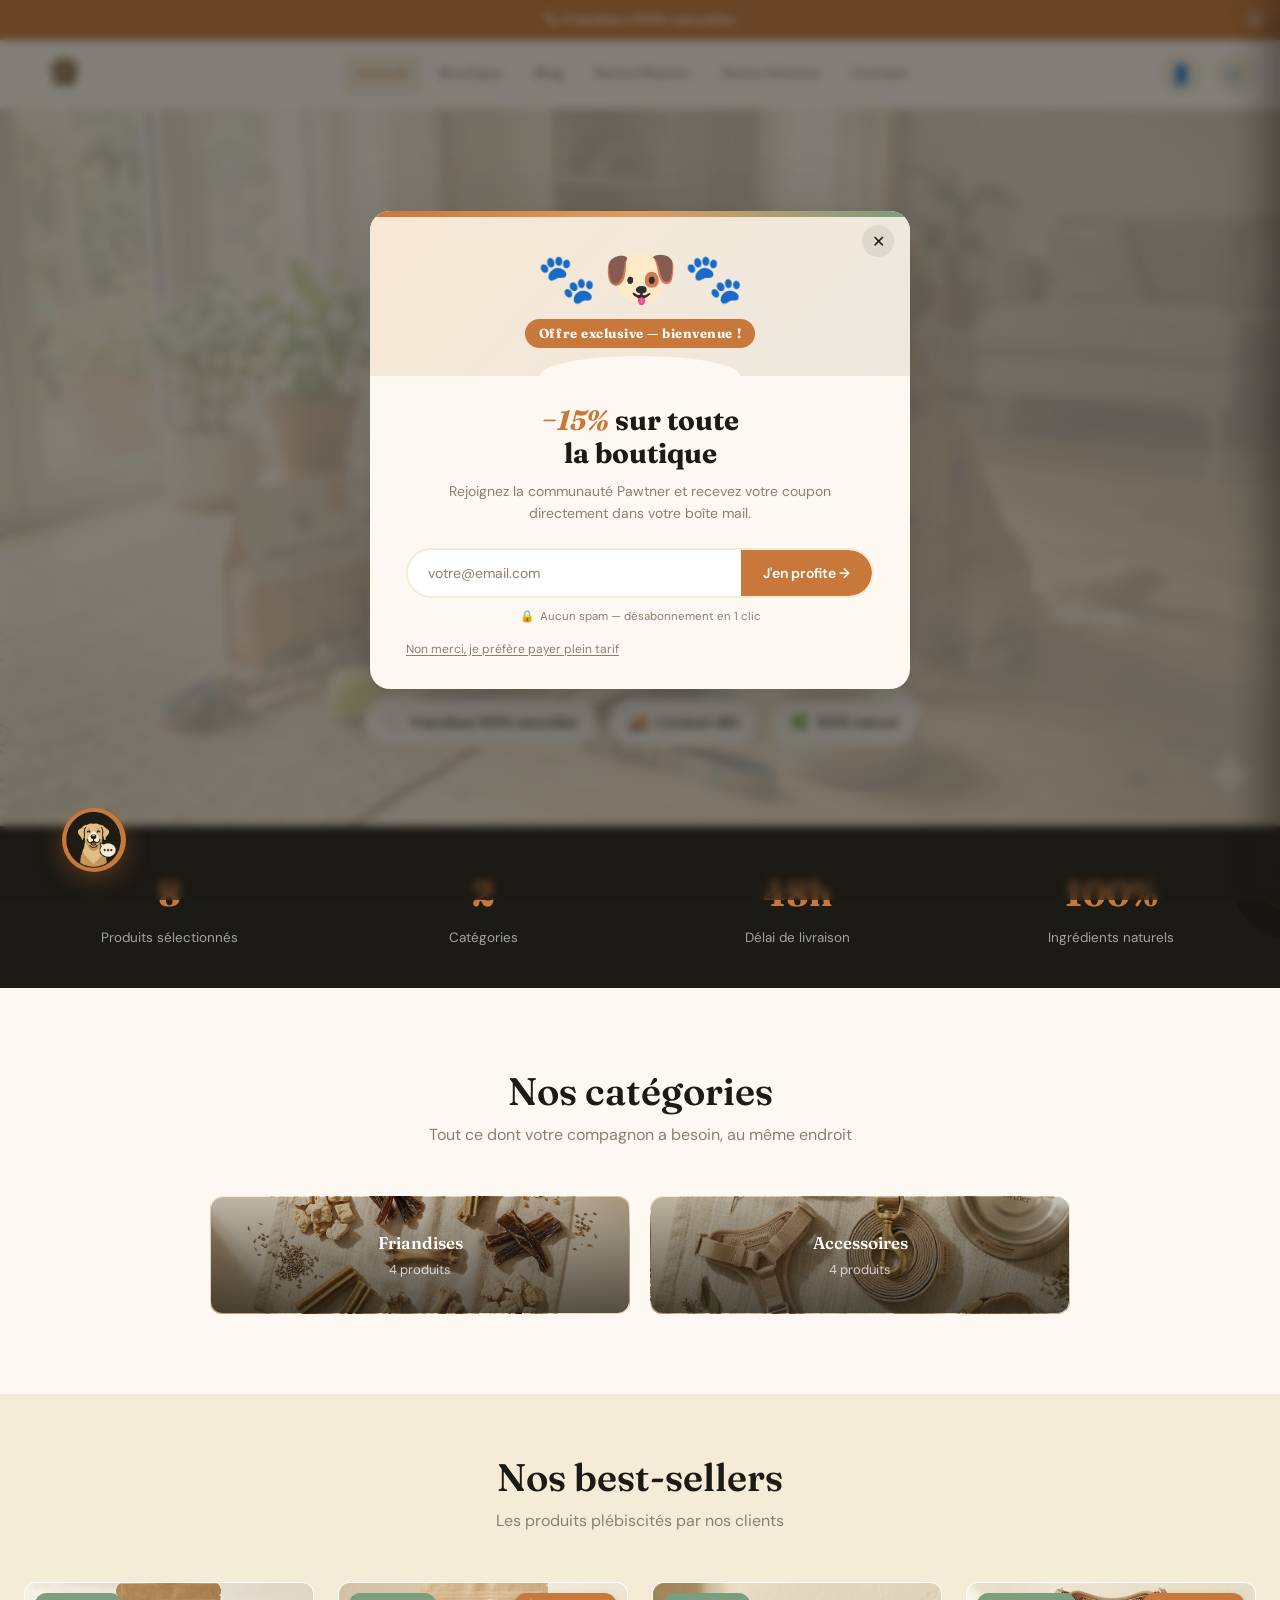
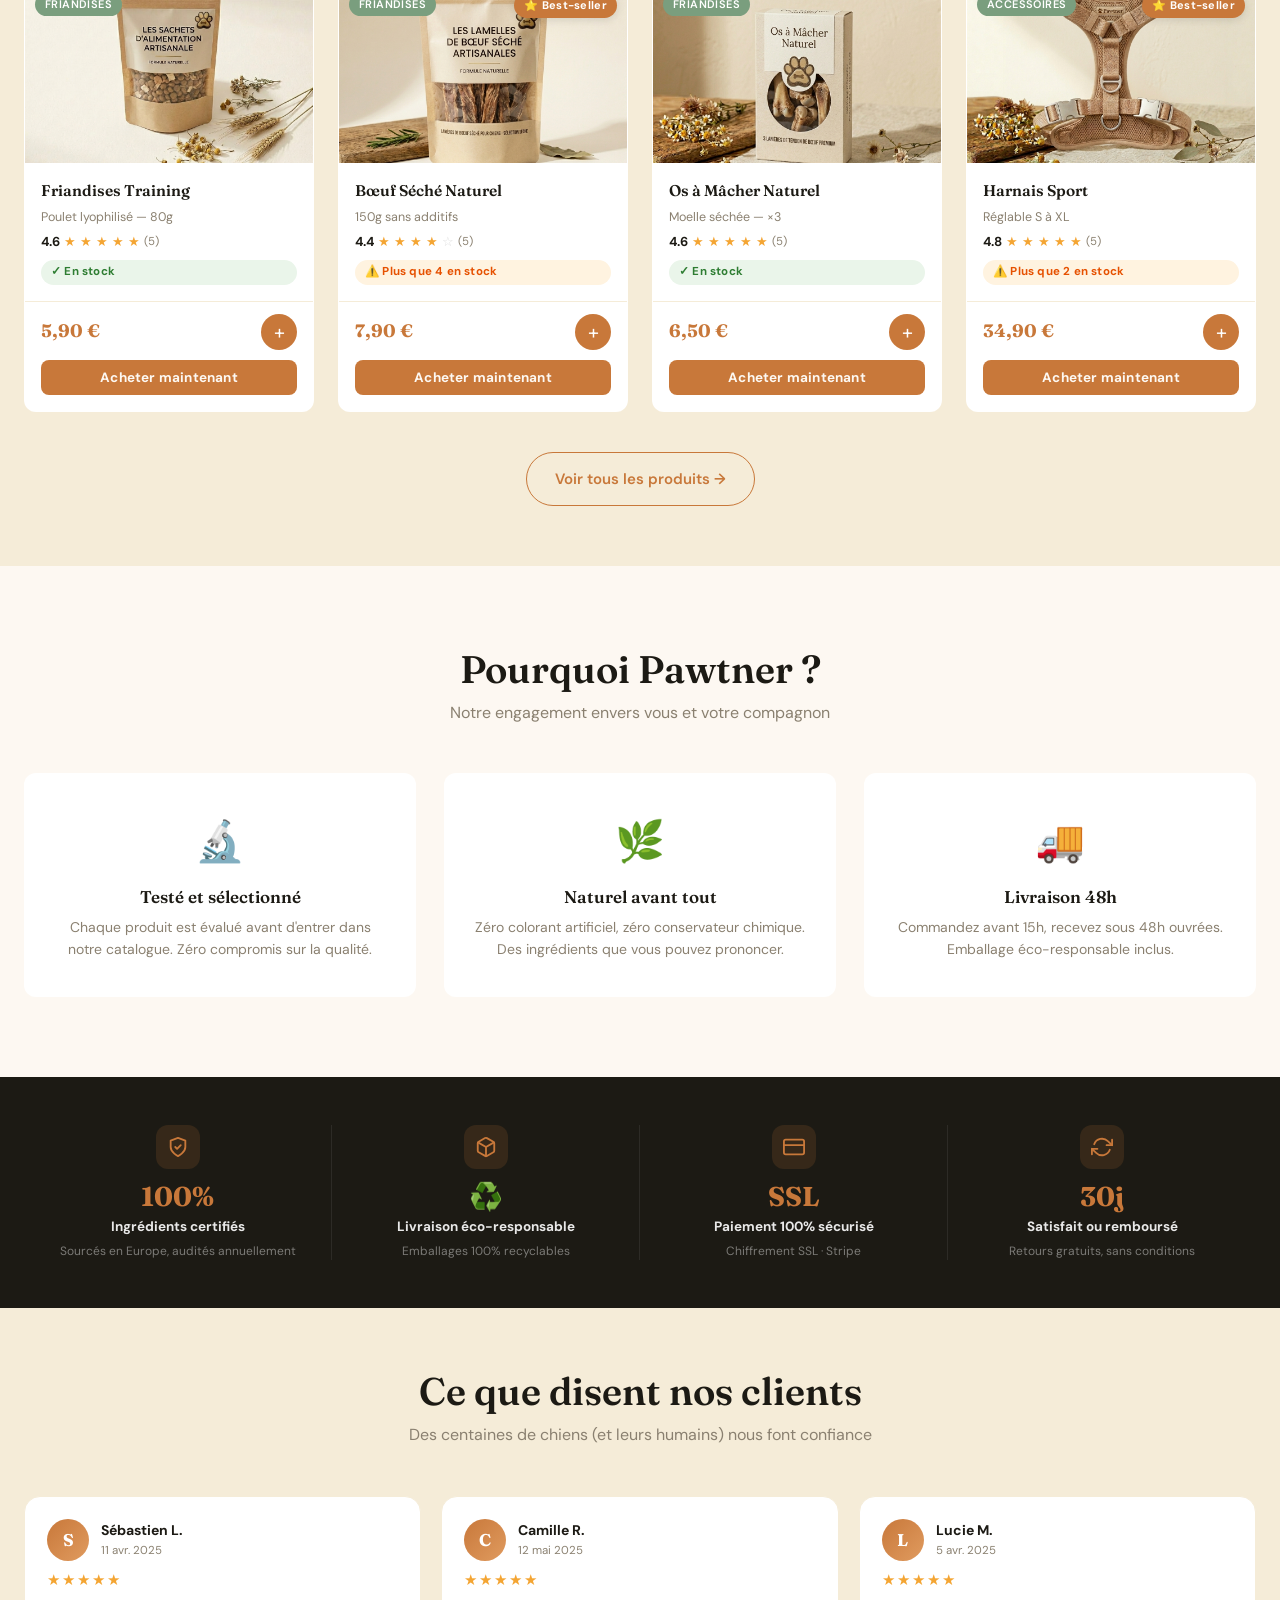
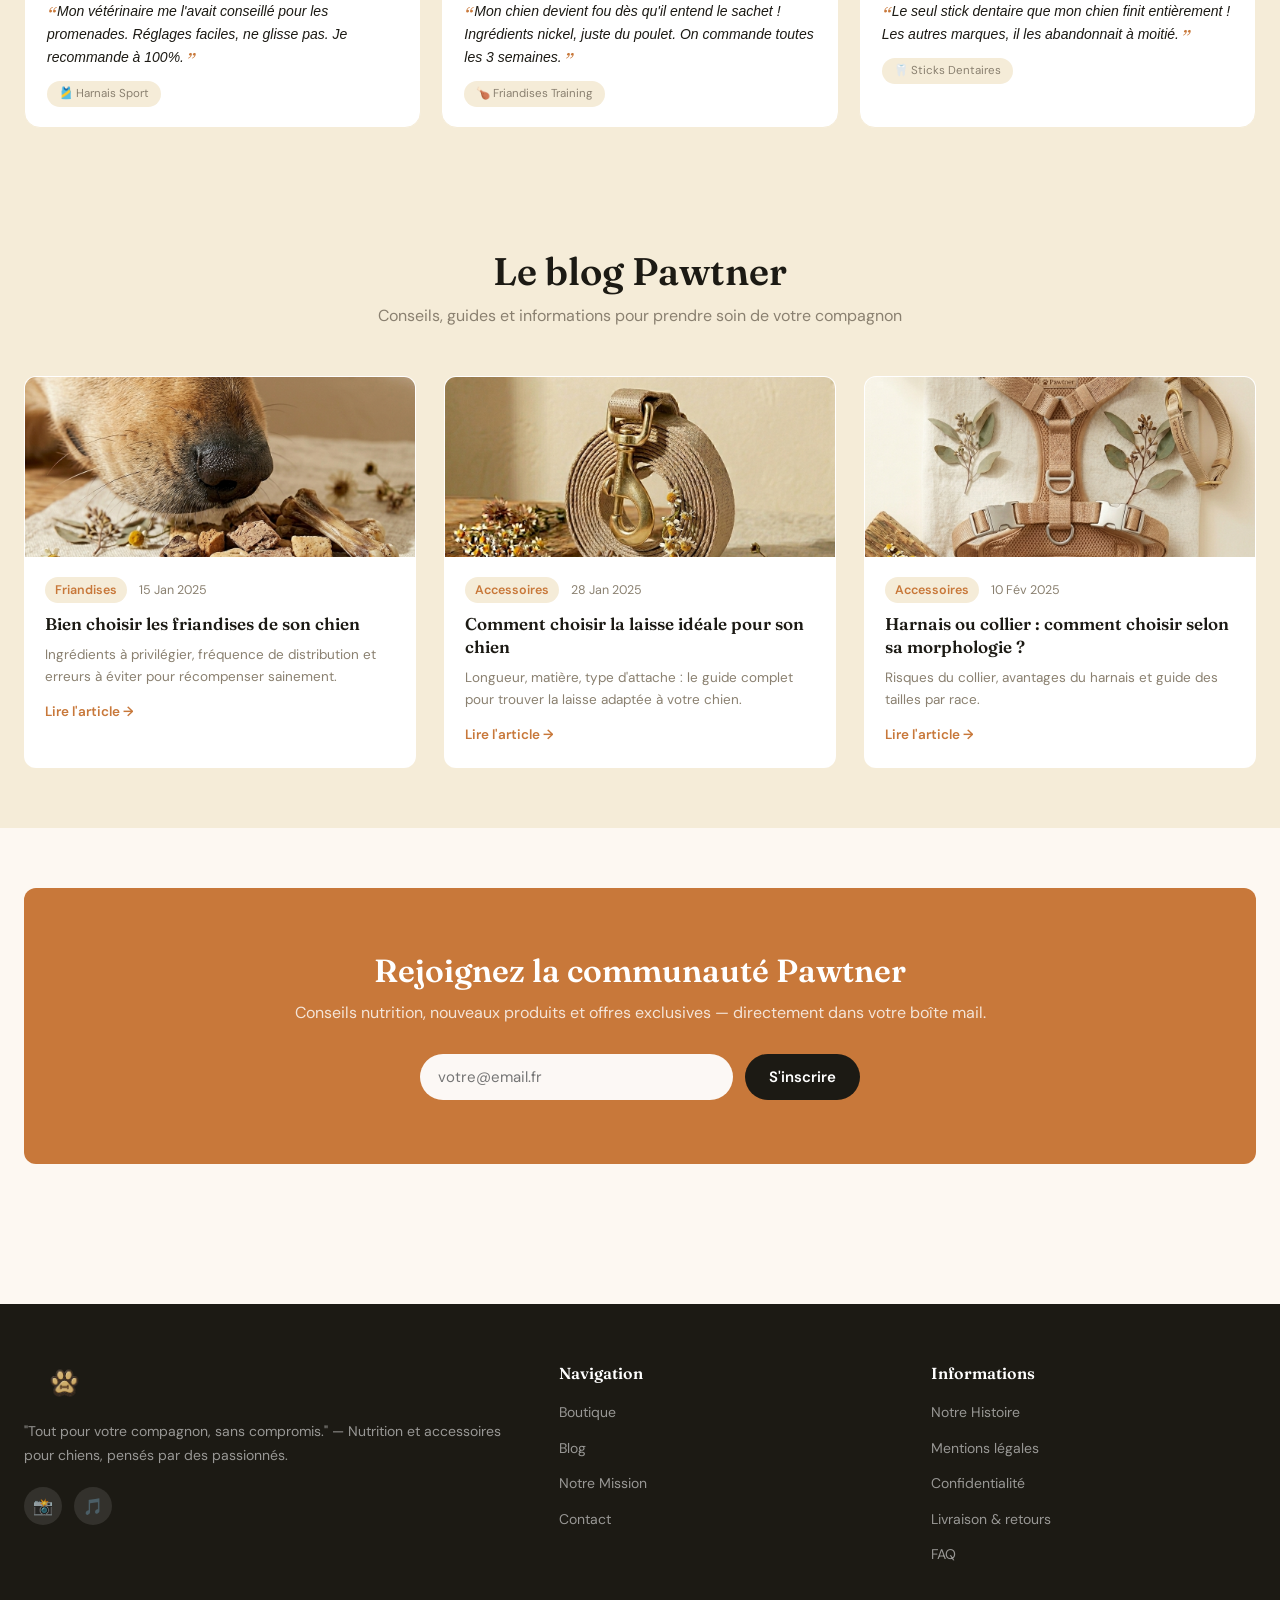
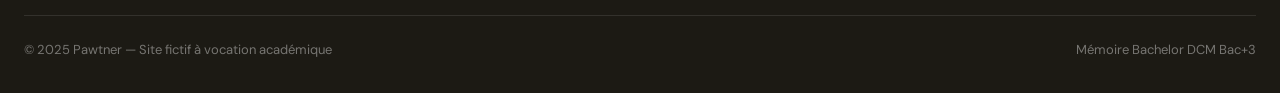
==== commit 46d336a0: "Résolution conflits" ====
--- a/index.html
+++ b/index.html
@@ -1,29 +1,87 @@
-<!DOCTYPE html>
+﻿<!DOCTYPE html>
 <html lang="fr">
 <head>
   <meta charset="UTF-8" />
   <meta name="viewport" content="width=device-width, initial-scale=1.0" />
-  <title>Pawtner — Nutrition & accessoires pour chiens</title>
-  <meta name="description" content="Pawtner — croquettes testées en laboratoire, friandises naturelles et accessoires de qualité pour votre chien. Livraison 48h." />
+  <title>Pawtner — Friandises & accessoires pour chiens</title>
+  <meta name="description" content="Pawtner — friandises naturelles et accessoires de qualité pour votre chien. Livraison 48h." />
   <link rel="stylesheet" href="style.css" />
 </head>
 <body>
+<!-- ══ BARRE ANNONCE ══ -->
+<div id="announce-bar">
+  <div class="ab-messages" id="ab-messages">
+    <div class="ab-msg active">🚚 Livraison offerte dès 40€</div>
+    <div class="ab-msg">🦴 Friandises 100% naturelles</div>
+    <div class="ab-msg">🎁 Code WELCOME15 sur votre première commande</div>
+    <div class="ab-msg">⏱ Offre valable encore <span id="ab-timer">23:59:00</span></div>
+  </div>
+  <button class="ab-close" onclick="closeAnnounce()" aria-label="Fermer">✕</button>
+</div>
+<script>
+(function(){
+  if(localStorage.getItem("ab_closed")==="1"){return;}
+  document.body.classList.add("has-announce");
+
+  /* ── countdown ── */
+  var TOTAL = 3*3600;
+  var key   = "ab_timer_end";
+  var end   = parseInt(localStorage.getItem(key)||"0",10);
+  if(!end || end <= Date.now()/1000){
+    end = Math.floor(Date.now()/1000) + TOTAL;
+    localStorage.setItem(key, end);
+  }
+  function fmtTimer(){
+    var rem = Math.max(0, end - Math.floor(Date.now()/1000));
+    if(rem===0){ end = Math.floor(Date.now()/1000)+TOTAL; localStorage.setItem(key,end); rem=TOTAL; }
+    var h=Math.floor(rem/3600), m=Math.floor((rem%3600)/60), s=rem%60;
+    return (h<10?"0":"")+h+":"+(m<10?"0":"")+m+":"+(s<10?"0":"")+s;
+  }
+  var timerEl = document.getElementById("ab-timer");
+  if(timerEl) timerEl.textContent = fmtTimer();
+  setInterval(function(){ if(timerEl) timerEl.textContent = fmtTimer(); }, 1000);
+
+  /* ── rotation ── */
+  var msgs=document.querySelectorAll(".ab-msg"),cur=0,rotTimer;
+  function next(){
+    msgs[cur].classList.remove("active");
+    msgs[cur].classList.add("exit");
+    var prev=cur;
+    setTimeout(function(){msgs[prev].classList.remove("exit");},400);
+    cur=(cur+1)%msgs.length;
+    msgs[cur].classList.add("active");
+  }
+  rotTimer=setInterval(next,3000);
+
+  window.closeAnnounce=function(){
+    clearInterval(rotTimer);
+    var bar=document.getElementById("announce-bar");
+    bar.classList.add("hidden");
+    document.body.classList.remove("has-announce");
+    localStorage.setItem("ab_closed","1");
+  };
+})();
+</script>
 
 <!-- ══ HEADER ══ -->
 <header id="header">
   <div class="header-inner">
     <a class="logo" href="index.html">
-      <div class="logo-paw">🐾</div>
-      <div class="logo-text">Pawt<span>ner</span></div>
+      <img src="Images/Logo.png" alt="Pawtner">
     </a>
     <nav class="main-nav">
       <a class="nav-link active" href="index.html">Accueil</a>
       <a class="nav-link" href="boutique.html">Boutique</a>
       <a class="nav-link" href="blog.html">Blog</a>
       <a class="nav-link" href="mission.html">Notre Mission</a>
+      <a class="nav-link" href="histoire.html">Notre Histoire</a>
       <a class="nav-link" href="contact.html">Contact</a>
     </nav>
     <div class="header-actions">
+      <button class="account-btn" onclick="openAccount()" aria-label="Espace client">
+        <span class="account-icon">👤</span>
+        <span class="account-badge hidden"></span>
+      </button>
       <button class="cart-btn" onclick="toggleCart()" aria-label="Panier">
         <span class="cart-icon">🛒</span>
         <span class="cart-count hidden" id="cartCount">0</span>
@@ -41,6 +99,7 @@
   <a class="nav-link" href="boutique.html">Boutique</a>
   <a class="nav-link" href="blog.html">Blog</a>
   <a class="nav-link" href="mission.html">Notre Mission</a>
+      <a class="nav-link" href="histoire.html">Notre Histoire</a>
   <a class="nav-link" href="contact.html">Contact</a>
 </nav>
 
@@ -51,10 +110,10 @@
     <div class="hero-content">
       <div class="hero-eyebrow">🐕 Pour chiens &amp; chats</div>
       <h1>Tout pour votre compagnon,<br>sans compromis.</h1>
-      <p>Croquettes testées en laboratoire, friandises naturelles et accessoires de qualité — pensés pour les chiens.</p>
+      <p>Friandises naturelles et accessoires de qualité — sélectionnés avec soin pour votre chien.</p>
       <a href="boutique.html" class="btn btn-primary" style="font-size:16px;padding:16px 36px;">Découvrir la boutique →</a>
       <div class="hero-badges">
-        <div class="badge"><span class="badge-icon">🔬</span> Croquettes testées en laboratoire</div>
+        <div class="badge"><span class="badge-icon">🦴</span> Friandises 100% naturelles</div>
         <div class="badge"><span class="badge-icon">🚚</span> Livraison 48h</div>
         <div class="badge"><span class="badge-icon">🌿</span> 100% naturel</div>
       </div>
@@ -65,8 +124,8 @@
   <section class="stats-bar">
     <div class="container">
       <div class="stats-grid">
-        <div><div class="stat-num">15+</div><div class="stat-label">Produits sélectionnés</div></div>
-        <div><div class="stat-num">4</div><div class="stat-label">Catégories</div></div>
+        <div><div class="stat-num">8</div><div class="stat-label">Produits sélectionnés</div></div>
+        <div><div class="stat-num">2</div><div class="stat-label">Catégories</div></div>
         <div><div class="stat-num">48h</div><div class="stat-label">Délai de livraison</div></div>
         <div><div class="stat-num">100%</div><div class="stat-label">Ingrédients naturels</div></div>
       </div>
@@ -81,25 +140,15 @@
         <p class="section-subtitle">Tout ce dont votre compagnon a besoin, au même endroit</p>
       </div>
       <div class="categories-grid">
-        <a class="cat-card" href="boutique.html?cat=Alimentation">
-          <div class="cat-emoji">🍖</div>
-          <div class="cat-name">Alimentation</div>
-          <div class="cat-count">5 produits</div>
+        <a class="cat-card cat-card-img" href="boutique.html?cat=Friandises" style="background-image:url('Images/Catégorie Friandises.png');">
+          <div class="cat-card-overlay"></div>
+          <div class="cat-name cat-name-light">Friandises</div>
+          <div class="cat-count cat-count-light">4 produits</div>
         </a>
-        <a class="cat-card" href="boutique.html?cat=Friandises">
-          <div class="cat-emoji">🦴</div>
-          <div class="cat-name">Friandises</div>
-          <div class="cat-count">4 produits</div>
-        </a>
-        <a class="cat-card" href="boutique.html?cat=Accessoires">
-          <div class="cat-emoji">🎽</div>
-          <div class="cat-name">Accessoires</div>
-          <div class="cat-count">4 produits</div>
-        </a>
-        <a class="cat-card" href="boutique.html?cat=Sant%C3%A9+%26+Compl%C3%A9ments">
-          <div class="cat-emoji">💊</div>
-          <div class="cat-name">Santé &amp; Compléments</div>
-          <div class="cat-count">2 produits</div>
+        <a class="cat-card cat-card-img" href="boutique.html?cat=Accessoires" style="background-image:url('Images/Catégorie Accessoires.png');">
+          <div class="cat-card-overlay"></div>
+          <div class="cat-name cat-name-light">Accessoires</div>
+          <div class="cat-count cat-count-light">4 produits</div>
         </a>
       </div>
     </div>
@@ -129,8 +178,8 @@
       <div class="trust-grid">
         <div class="trust-card">
           <div class="trust-icon">🔬</div>
-          <h3>Testé en laboratoire</h3>
-          <p>Chaque produit est analysé avant d'entrer dans notre catalogue. Zéro compromis sur la qualité nutritionnelle.</p>
+          <h3>Testé et sélectionné</h3>
+          <p>Chaque produit est évalué avant d'entrer dans notre catalogue. Zéro compromis sur la qualité.</p>
         </div>
         <div class="trust-card">
           <div class="trust-icon">🌿</div>
@@ -143,6 +192,49 @@
           <p>Commandez avant 15h, recevez sous 48h ouvrées. Emballage éco-responsable inclus.</p>
         </div>
       </div>
+    </div>
+  </section>
+
+  <!-- Certifications -->
+  <section class="certif-bar">
+    <div class="container">
+      <div class="certif-grid">
+        <div class="certif-item">
+          <div class="certif-icon"><svg viewBox="0 0 24 24" fill="none" stroke="currentColor" stroke-width="2" stroke-linecap="round" stroke-linejoin="round"><path d="M12 22s8-4 8-10V5l-8-3-8 3v7c0 6 8 10 8 10z"/><polyline points="9 12 11 14 15 10"/></svg></div>
+          <div class="certif-num">100%</div>
+          <div class="certif-label">Ingrédients certifiés</div>
+          <div class="certif-sub">Sourcés en Europe, audités annuellement</div>
+        </div>
+        <div class="certif-item">
+          <div class="certif-icon"><svg viewBox="0 0 24 24" fill="none" stroke="currentColor" stroke-width="2" stroke-linecap="round" stroke-linejoin="round"><path d="M21 16V8a2 2 0 0 0-1-1.73l-7-4a2 2 0 0 0-2 0l-7 4A2 2 0 0 0 3 8v8a2 2 0 0 0 1 1.73l7 4a2 2 0 0 0 2 0l7-4A2 2 0 0 0 21 16z"/><path d="M3.27 6.96 12 12.01l8.73-5.05M12 22.08V12"/></svg></div>
+          <div class="certif-num">♻️</div>
+          <div class="certif-label">Livraison éco-responsable</div>
+          <div class="certif-sub">Emballages 100% recyclables</div>
+        </div>
+        <div class="certif-item">
+          <div class="certif-icon"><svg viewBox="0 0 24 24" fill="none" stroke="currentColor" stroke-width="2" stroke-linecap="round" stroke-linejoin="round"><rect x="1" y="4" width="22" height="16" rx="2" ry="2"/><line x1="1" y1="10" x2="23" y2="10"/></svg></div>
+          <div class="certif-num">SSL</div>
+          <div class="certif-label">Paiement 100% sécurisé</div>
+          <div class="certif-sub">Chiffrement SSL · Stripe</div>
+        </div>
+        <div class="certif-item">
+          <div class="certif-icon"><svg viewBox="0 0 24 24" fill="none" stroke="currentColor" stroke-width="2" stroke-linecap="round" stroke-linejoin="round"><polyline points="23 4 23 10 17 10"/><polyline points="1 20 1 14 7 14"/><path d="M3.51 9a9 9 0 0 1 14.85-3.36L23 10M1 14l4.64 4.36A9 9 0 0 0 20.49 15"/></svg></div>
+          <div class="certif-num">30j</div>
+          <div class="certif-label">Satisfait ou remboursé</div>
+          <div class="certif-sub">Retours gratuits, sans conditions</div>
+        </div>
+      </div>
+    </div>
+  </section>
+
+  <!-- Avis clients -->
+  <section class="section" style="background:var(--warm);padding-top:60px;padding-bottom:60px;">
+    <div class="container">
+      <div class="section-header">
+        <h2 class="section-title">Ce que disent nos clients</h2>
+        <p class="section-subtitle">Des centaines de chiens (et leurs humains) nous font confiance</p>
+      </div>
+      <div class="reviews-grid" id="homepageReviews"></div>
     </div>
   </section>
 
@@ -155,25 +247,25 @@
       </div>
       <div class="blog-grid">
         <a class="blog-card" href="article-1.html">
-          <div class="blog-img" style="background:#FDF0E6;">🍽️</div>
+          <div class="blog-img" style="background:#EEF5EE;padding:0;overflow:hidden;"><img src="Images/Article 1 — Bien choisir les friandises.png" alt="Bien choisir les friandises" style="width:100%;height:100%;object-fit:cover;display:block;"></div>
           <div class="blog-body">
-            <div class="blog-meta"><span class="blog-tag">Alimentation</span><span>15 Jan 2025</span></div>
-            <div class="blog-title">Quelle quantité de croquettes donner à mon chien ?</div>
-            <div class="blog-excerpt">Rations selon le poids, l'âge et l'activité : notre guide complet avec la méthode BCS.</div>
+            <div class="blog-meta"><span class="blog-tag">Friandises</span><span>15 Jan 2025</span></div>
+            <div class="blog-title">Bien choisir les friandises de son chien</div>
+            <div class="blog-excerpt">Ingrédients à privilégier, fréquence de distribution et erreurs à éviter pour récompenser sainement.</div>
             <div class="blog-read-more">Lire l'article →</div>
           </div>
         </a>
         <a class="blog-card" href="article-2.html">
-          <div class="blog-img" style="background:#EEF5EE;">🏷️</div>
+          <div class="blog-img" style="background:#F5ECD8;padding:0;overflow:hidden;"><img src="Images/Article 2 — Choisir la laisse idéale.png" alt="Choisir la laisse idéale" style="width:100%;height:100%;object-fit:cover;display:block;"></div>
           <div class="blog-body">
-            <div class="blog-meta"><span class="blog-tag">Nutrition</span><span>28 Jan 2025</span></div>
-            <div class="blog-title">Comment lire une étiquette de croquettes</div>
-            <div class="blog-excerpt">Ce que les marques ne vous disent pas : ordre des ingrédients, additifs à éviter.</div>
+            <div class="blog-meta"><span class="blog-tag">Accessoires</span><span>28 Jan 2025</span></div>
+            <div class="blog-title">Comment choisir la laisse idéale pour son chien</div>
+            <div class="blog-excerpt">Longueur, matière, type d'attache : le guide complet pour trouver la laisse adaptée à votre chien.</div>
             <div class="blog-read-more">Lire l'article →</div>
           </div>
         </a>
         <a class="blog-card" href="article-3.html">
-          <div class="blog-img" style="background:#F5ECD8;">🎽</div>
+          <div class="blog-img" style="background:#F5ECD8;padding:0;overflow:hidden;"><img src="Images/Article 3 — Harnais ou collier.png" alt="Harnais ou collier" style="width:100%;height:100%;object-fit:cover;display:block;"></div>
           <div class="blog-body">
             <div class="blog-meta"><span class="blog-tag">Accessoires</span><span>10 Fév 2025</span></div>
             <div class="blog-title">Harnais ou collier : comment choisir selon sa morphologie ?</div>
@@ -207,10 +299,11 @@
     <button class="cart-close" onclick="toggleCart()">✕</button>
   </div>
   <div class="cart-items" id="cartItems"></div>
+  <div id="cart-free-ship"></div>
   <div class="cart-footer" id="cartFooter" style="display:none;">
     <div class="cart-summary">
       <div class="cart-row"><span>Sous-total</span><span id="cartSubtotal">0,00 €</span></div>
-      <div class="cart-row"><span>Livraison</span><span>3,99 €</span></div>
+      <div class="cart-row"><span>Livraison</span><span id="cartShipping">3,99 €</span></div>
       <div class="cart-row total"><span>Total</span><span id="cartTotal">0,00 €</span></div>
     </div>
     <button class="btn btn-primary cart-checkout" onclick="openCheckout()">Passer commande →</button>
@@ -250,6 +343,62 @@
         <div style="background:rgba(122,158,126,.12);border-radius:8px;padding:12px 14px;font-size:13px;color:#3a4a3c;margin-bottom:20px;">
           🔒 Paiement 100% fictif — aucune donnée bancaire n'est collectée ou transmise.
         </div>
+        <div class="payment-logos">
+          <!-- Visa -->
+          <div class="pay-logo">
+            <svg width="38" height="14" viewBox="0 0 38 14" fill="none" xmlns="http://www.w3.org/2000/svg">
+              <path d="M14.5 1L11.2 13H8.2L11.5 1H14.5Z" fill="#1A1F71"/>
+              <path d="M26.3 1.3C25.6 1 24.5.8 23.1.8c-3.3 0-5.6 1.7-5.6 4.2 0 1.8 1.7 2.8 3 3.4 1.3.6 1.7 1 1.7 1.5 0 .8-1 1.2-2 1.2-1.3 0-2-.2-3.1-.7l-.4-.2-.5 2.8c.9.4 2.4.7 4 .7 3.5 0 5.8-1.7 5.8-4.3 0-1.4-.9-2.5-2.9-3.4-1.2-.6-2-1-2-1.6 0-.5.6-1.1 2-1.1 1.1 0 1.9.2 2.5.5l.3.1.5-2.7Z" fill="#1A1F71"/>
+              <path d="M30.1 1h-2.6c-.8 0-1.4.2-1.7 1L21 13h3.5l.7-1.9h4.3l.4 1.9H33L30.1 1Zm-4.1 7.6 1.3-3.6.4-1.1.2 1 .7 3.7h-2.6Z" fill="#1A1F71"/>
+              <path d="M7.2 1L4 9.3 3.7 7.8C3.1 5.9 1.4 3.8.1 2.7L3 13h3.5L10.7 1H7.2Z" fill="#1A1F71"/>
+              <path d="M2.1 1H.1L0 1.6c1.6.4 3.2 1.4 3.7 2.2L2.1 1Z" fill="#F9A533"/>
+            </svg>
+          </div>
+          <!-- Mastercard -->
+          <div class="pay-logo">
+            <svg width="34" height="22" viewBox="0 0 34 22" fill="none" xmlns="http://www.w3.org/2000/svg">
+              <rect width="34" height="22" rx="3" fill="white"/>
+              <circle cx="13" cy="11" r="7" fill="#EB001B"/>
+              <circle cx="21" cy="11" r="7" fill="#F79E1B"/>
+              <path d="M17 5.8A7 7 0 0 1 20.5 11 7 7 0 0 1 17 16.2 7 7 0 0 1 13.5 11 7 7 0 0 1 17 5.8Z" fill="#FF5F00"/>
+            </svg>
+          </div>
+          <!-- PayPal -->
+          <div class="pay-logo">
+            <svg width="52" height="14" viewBox="0 0 52 14" fill="none" xmlns="http://www.w3.org/2000/svg">
+              <path d="M6.5 1H2L.5 10h2.2l.4-2.5h1.7c2.5 0 4-1.3 4-3.5C8.8 2.1 7.9 1 6.5 1ZM6.1 5.8H4.7l.4-2.5H6.5c.8 0 1.2.4 1.2 1.1 0 .8-.6 1.4-1.6 1.4Z" fill="#003087"/>
+              <path d="M13.5 4.5c-1.8 0-3.2 1.4-3.2 3.2 0 1.3.9 2.2 2.2 2.2.7 0 1.3-.3 1.7-.8l-.1.7h2l1-5.2h-2l-.1.4c-.4-.4-1-.5-1.5-.5Zm.3 1.8c.7 0 1.2.5 1.2 1.2 0 .8-.6 1.4-1.4 1.4-.7 0-1.2-.5-1.2-1.2 0-.8.6-1.4 1.4-1.4Z" fill="#003087"/>
+              <path d="M20 4.6h-2.2l-1.5 5.3h2.1l.8-3c.2-.8.7-1.2 1.4-1.2h.3l.4-2.1h-.3c-.5 0-.8.2-1 1Z" fill="#003087"/>
+              <path d="M24.5 4.5c-1.8 0-3.2 1.4-3.2 3.2 0 1.3.9 2.2 2.2 2.2.7 0 1.3-.3 1.7-.8l-.1.7h2l1-5.2h-2l-.1.4c-.4-.4-1-.5-1.5-.5Zm.3 1.8c.7 0 1.2.5 1.2 1.2 0 .8-.6 1.4-1.4 1.4-.7 0-1.2-.5-1.2-1.2 0-.8.6-1.4 1.4-1.4Z" fill="#009CDE"/>
+              <path d="M33.5 1H29l-1.5 9h2.2l.4-2.5H32c2.5 0 4-1.3 4-3.5-.1-1.9-1-3-2.5-3Zm-.4 4.8H31.7l.4-2.5h1.4c.8 0 1.2.4 1.2 1.1 0 .8-.6 1.4-1.6 1.4Z" fill="#009CDE"/>
+            </svg>
+          </div>
+          <!-- American Express -->
+          <div class="pay-logo">
+            <svg width="40" height="14" viewBox="0 0 40 14" fill="none" xmlns="http://www.w3.org/2000/svg">
+              <rect width="40" height="14" rx="2" fill="#2E77BC"/>
+              <path d="M4 10V4h5.5l1 2 1-2H17v6h-1.5V5.5l-1.5 3h-1l-1.5-3V10H4Zm2-4.5V8.5h1V5.5h.5L9 8h.5L11 5.5h.5V8.5H13V5.5H4Z" fill="white"/>
+              <path d="M18 10V4h6v1.5h-4V6.5h4V8h-4v.5h4V10h-6Z" fill="white"/>
+              <path d="M25 10V4h2l3 4V4h1.5v6H30l-3.5-4.5V10H25Z" fill="white"/>
+            </svg>
+          </div>
+          <!-- Stripe -->
+          <div class="pay-logo">
+            <svg width="36" height="16" viewBox="0 0 36 16" fill="none" xmlns="http://www.w3.org/2000/svg">
+              <path d="M4 6.2C4 5.5 4.6 5.2 5.5 5.2c1.3 0 2.9.4 4.2 1.1V3.1C8.4 2.4 7.1 2 5.5 2 2.4 2 .5 3.6.5 6.4c0 4.3 5.9 3.6 5.9 5.4 0 .8-.7 1.1-1.7 1.1-1.4 0-3.3-.6-4.7-1.4v3.3C1.4 15.6 3 16 4.7 16c3.2 0 5.3-1.5 5.3-4.4C10 7.2 4 8 4 6.2Z" fill="#6772E5"/>
+              <path d="M36 8.5c0-3.5-1.7-6.5-5-6.5-3.4 0-5.4 3-5.4 6.5 0 4.3 2.4 6.5 5.9 6.5 1.7 0 3-.4 3.9-1v-2.7c-.9.5-2 .8-3.3.8-1.3 0-2.5-.5-2.6-2.1H36c0-.2.1-.9.1-1.5Zm-7.5-1.3c0-1.5.9-2.1 1.8-2.1.8 0 1.7.6 1.7 2.1h-3.5Z" fill="#6772E5"/>
+              <path d="M15 3h2v12h-2zM12.5 3H10l-2.5 12h2.5l.5-2.5h2.5l.5 2.5H16L13.5 3Zm-2 7.5 1-5 1 5h-2Z" fill="#6772E5"/>
+            </svg>
+          </div>
+          <!-- SSL -->
+          <div class="pay-logo" style="gap:4px;">
+            <svg width="12" height="14" viewBox="0 0 12 14" fill="none" xmlns="http://www.w3.org/2000/svg">
+              <path d="M6 0L0 2.5V7c0 3.3 2.6 6 6 6.5C9.4 13 12 10.3 12 7V2.5L6 0Z" fill="#3a7a3a"/>
+              <path d="M5 7.5L3.5 6 2.5 7l2.5 2.5 5-5-1-1L5 7.5Z" fill="white"/>
+            </svg>
+            <span style="font-size:10px;font-weight:700;color:#3a7a3a;letter-spacing:.03em;">SSL</span>
+          </div>
+        </div>
         <button type="submit" class="btn btn-primary" style="width:100%;justify-content:center;padding:15px;">Confirmer la commande →</button>
       </form>
     </div>
@@ -286,10 +435,19 @@
       </div>
 
       <div class="nl-success" id="nl-success">
-        <div class="nl-success-icon">🎉</div>
-        <div class="nl-success-title">C'est dans votre boîte !</div>
-        <div class="nl-coupon">PAWTNER15</div>
-        <div class="nl-success-sub">Copiez ce code et appliquez-le lors du paiement.</div>
+        <div class="nl-confirm-icon">🎉</div>
+        <div class="nl-confirm-title">Bienvenue chez Pawtner !</div>
+        <p class="nl-confirm-sub">Votre cadeau de bienvenue vous attend. Copiez le code ci-dessous et appliquez-le lors de votre prochain achat.</p>
+        <div class="nl-confirm-promo-wrap">
+          <div class="nl-confirm-label">Votre code exclusif</div>
+          <div class="nl-confirm-code" id="nl-confirm-code">WELCOME15</div>
+          <div class="nl-confirm-discount">−15% sur toute la boutique</div>
+          <button class="nl-confirm-copy" onclick="nlCopyCode()">
+            <span id="nl-copy-icon">📋</span> <span id="nl-copy-text">Copier le code</span>
+          </button>
+        </div>
+        <a href="boutique.html" class="nl-confirm-cta">Découvrir la boutique →</a>
+        <p class="nl-confirm-expiry">⏱ Offre valable 30 jours · Sans conditions minimales</p>
       </div>
     </div>
   </div>
@@ -304,8 +462,7 @@
     <div class="footer-grid">
       <div class="footer-brand">
         <a class="logo" href="index.html">
-          <div class="logo-paw">🐾</div>
-          <div class="logo-text">Pawt<span>ner</span></div>
+          <img src="Images/Logo.png" alt="Pawtner">
         </a>
         <p>"Tout pour votre compagnon, sans compromis." — Nutrition et accessoires pour chiens, pensés par des passionnés.</p>
         <div class="footer-socials">
@@ -325,6 +482,7 @@
       <div class="footer-col">
         <h4>Informations</h4>
         <ul>
+          <li><a href="histoire.html">Notre Histoire</a></li>
           <li><a href="legal.html">Mentions légales</a></li>
           <li><a href="legal.html">Confidentialité</a></li>
           <li><a href="contact.html">Livraison &amp; retours</a></li>
@@ -343,6 +501,7 @@
 <script>
   document.addEventListener('DOMContentLoaded', () => {
     renderFeatured();
+    renderHomepageReviews();
     updateCartUI();
     document.getElementById('newsletter-overlay').style.display = 'flex';
   });
@@ -362,9 +521,22 @@
     }
     input.style.outline = '';
     document.getElementById('nl-form-wrap').style.display = 'none';
-    const success = document.getElementById('nl-success');
-    success.style.display = 'flex';
-    setTimeout(closeNewsletter, 4500);
+    document.querySelector('.nl-visual').style.display = 'none';
+    document.querySelector('.nl-title').style.display = 'none';
+    document.querySelector('.nl-sub').style.display = 'none';
+    document.getElementById('nl-success').style.display = 'flex';
+  }
+
+  function nlCopyCode() {
+    navigator.clipboard.writeText('WELCOME15').catch(() => {});
+    document.getElementById('nl-copy-icon').textContent = '✓';
+    document.getElementById('nl-copy-text').textContent = 'Copié !';
+    document.getElementById('nl-confirm-copy').style.background = '#3a7a3a';
+    setTimeout(() => {
+      document.getElementById('nl-copy-icon').textContent = '📋';
+      document.getElementById('nl-copy-text').textContent = 'Copier le code';
+      document.getElementById('nl-confirm-copy').style.background = '';
+    }, 2500);
   }
 </script>
 <!-- Chatbot Pawtner -->
@@ -407,6 +579,157 @@
   </div>
   <div id="pw-foot">Pawtner · Toujours là pour votre chien</div>
 </div>
+<!-- ══ FICHE PRODUIT ══ -->
+<div id="pd-overlay" onclick="closeProduct()"></div>
+<div id="pd-drawer">
+  <div class="pd-head">
+    <span class="pd-head-title">Fiche produit</span>
+    <button class="pd-close" onclick="closeProduct()">×</button>
+  </div>
+  <div id="pd-content"></div>
+</div>
+<!-- ══ DRAWER AVIS ══ -->
+<div id="rv-overlay" onclick="closeReviews()"></div>
+<div id="rv-drawer">
+  <div class="rv-head">
+    <div class="rv-head-title">Avis clients</div>
+    <button class="rv-close" onclick="closeReviews()">×</button>
+  </div>
+  <div id="rv-content"></div>
+</div>
+
+<!-- ══ ESPACE CLIENT ══ -->
+<div id="account-overlay" onclick="closeAccount()"></div>
+<div id="account-panel">
+  <div class="ac-head">
+    <div>
+      <div class="ac-head-title">Mon espace Pawtner</div>
+      <div class="ac-head-sub">Fidélité · Commandes · Offres personnalisées</div>
+    </div>
+    <button class="ac-close" onclick="closeAccount()">×</button>
+  </div>
+
+  <!-- Vue non connecté -->
+  <div id="ac-auth" style="display:flex;flex-direction:column;overflow-y:auto;padding:32px 28px;">
+    <div class="ac-auth-hero">
+      <div class="ac-auth-icon">🐾</div>
+      <div class="ac-auth-title">Rejoignez la famille Pawtner</div>
+      <div class="ac-auth-sub">Créez votre compte gratuit et profitez d'avantages exclusifs pour vous et votre chien.</div>
+    </div>
+    <div class="ac-perks">
+      <div class="ac-perk"><div class="ac-perk-icon">⭐</div><div><div class="ac-perk-label">Points fidélité</div><div class="ac-perk-desc">1 pt par euro dépensé</div></div></div>
+      <div class="ac-perk"><div class="ac-perk-icon">📦</div><div><div class="ac-perk-label">Suivi commandes</div><div class="ac-perk-desc">Historique complet</div></div></div>
+      <div class="ac-perk"><div class="ac-perk-icon">🧾</div><div><div class="ac-perk-label">Factures</div><div class="ac-perk-desc">Téléchargeables</div></div></div>
+      <div class="ac-perk"><div class="ac-perk-icon">🎁</div><div><div class="ac-perk-label">Offres perso.</div><div class="ac-perk-desc">Selon vos achats</div></div></div>
+    </div>
+    <div class="ac-tabs">
+      <button class="ac-tab active" id="ac-tab-login"    onclick="renderAuth('login')">Se connecter</button>
+      <button class="ac-tab"        id="ac-tab-register" onclick="renderAuth('register')">Créer un compte</button>
+    </div>
+    <div id="ac-error" class="ac-error"></div>
+    <div id="ac-form" class="ac-form">
+      <div class="ac-field"><label>Adresse e-mail</label><input type="email" id="ac-email" placeholder="votre@email.fr" autocomplete="email" /></div>
+      <div class="ac-field"><label>Mot de passe</label><input type="password" id="ac-password" placeholder="••••••••" autocomplete="current-password" /></div>
+      <button class="ac-submit" onclick="acLogin()">Se connecter →</button>
+    </div>
+    <div class="ac-divider">ou</div>
+    <button class="ac-guest" onclick="closeAccount()">Continuer sans compte</button>
+  </div>
+
+  <!-- Vue connecté -->
+  <div id="ac-logged" style="display:none;flex-direction:column;overflow:hidden;flex:1;">
+    <div class="ac-profile-bar">
+      <div class="ac-avatar" id="ac-avatar">?</div>
+      <div>
+        <div class="ac-profile-name" id="ac-name"></div>
+        <div class="ac-profile-email" id="ac-email-display"></div>
+      </div>
+    </div>
+    <div class="ac-points-bar">
+      <div class="ac-points-row">
+        <div><div class="ac-points-label">Mes points</div><div class="ac-points-val" id="ac-pts-val">0 pts</div></div>
+        <div style="text-align:right;"><div class="ac-points-label">Niveau</div><div style="font-size:14px;font-weight:700;color:var(--dark);" id="ac-pts-tier"></div></div>
+      </div>
+      <div class="ac-progress"><div class="ac-progress-fill" id="ac-pts-fill" style="width:0%"></div></div>
+      <div class="ac-next-reward" id="ac-pts-next"></div>
+    </div>
+    <nav class="ac-nav">
+      <button class="ac-nav-btn active" data-tab="loyalty"  onclick="switchTab('loyalty')"><span class="ac-nav-icon">⭐</span>Fidélité</button>
+      <button class="ac-nav-btn"        data-tab="orders"   onclick="switchTab('orders')"><span class="ac-nav-icon">📦</span>Commandes</button>
+      <button class="ac-nav-btn"        data-tab="offers"   onclick="switchTab('offers')"><span class="ac-nav-icon">🎁</span>Offres</button>
+      <button class="ac-nav-btn"        data-tab="profile"  onclick="switchTab('profile')"><span class="ac-nav-icon">👤</span>Profil</button>
+      <button class="ac-nav-btn"        data-tab="referral" onclick="switchTab('referral')"><span class="ac-nav-icon">🤝</span>Parrainage</button>
+    </nav>
+    <div class="ac-content" id="ac-content"></div>
+  </div>
+</div>
+
+<!-- Facture -->
+<div id="invoice-modal">
+  <div class="invoice-box">
+    <button class="invoice-close" onclick="closeInvoice()">×</button>
+    <div class="invoice-header">
+      <div class="invoice-logo">🐾 Pawtner</div>
+      <div class="invoice-num">Facture <span id="inv-num"></span> · <span id="inv-date"></span></div>
+      <div style="font-size:12px;color:var(--muted);margin-top:6px;">Client : <span id="inv-client"></span> · <span id="inv-email"></span></div>
+    </div>
+    <div id="inv-items"></div>
+    <div class="invoice-row"><span>Sous-total</span><span id="inv-subtotal"></span></div>
+    <div class="invoice-row"><span>Livraison</span><span id="inv-shipping"></span></div>
+    <div class="invoice-row total"><span>Total TTC</span><span id="inv-total"></span></div>
+    <div class="invoice-footer">Pawtner · Site fictif à vocation académique · support@pawtner.fr</div>
+    <button class="invoice-print" onclick="window.print()">🖨️ Imprimer / Télécharger</button>
+  </div>
+</div>
+
+<script src="account.js"></script>
+<!-- ══ EXIT INTENT POPUP ══ -->
+<div id="exit-overlay">
+  <div id="exit-box">
+    <div class="exit-top">
+      <button class="exit-close-x" onclick="exitClose()" aria-label="Fermer">✕</button>
+      <div class="exit-dog">🐾</div>
+      <div class="exit-eyebrow">Offre exclusive — partez pas !</div>
+      <div class="exit-title">Attendez !<br><em>Voici −5% supplémentaires</em></div>
+    </div>
+    <div class="exit-body">
+      <p class="exit-sub">On vous offre un code de réduction supplémentaire, juste parce que vous méritez le meilleur pour votre chien.</p>
+      <div class="exit-code-wrap">
+        <div class="exit-code-label">Votre code</div>
+        <div class="exit-code">EXTRA5</div>
+      </div>
+      <button class="exit-btn-main" onclick="exitClaim()">J'en profite — copier le code</button>
+      <div class="exit-copied-msg" id="exit-copied"></div>
+      <button class="exit-btn-skip" onclick="exitClose()">Non merci, je préfère payer plus cher</button>
+    </div>
+  </div>
+</div>
+<script>
+(function(){
+  if(sessionStorage.getItem('exit_shown')) return;
+  var triggered = false;
+  document.addEventListener('mouseleave', function(e){
+    if(triggered || e.clientY > 10) return;
+    triggered = true;
+    sessionStorage.setItem('exit_shown','1');
+    document.getElementById('exit-overlay').classList.add('open');
+    document.body.style.overflow = 'hidden';
+  });
+  window.exitClose = function(){
+    document.getElementById('exit-overlay').classList.remove('open');
+    document.body.style.overflow = '';
+  };
+  window.exitClaim = function(){
+    navigator.clipboard.writeText('EXTRA5').catch(function(){});
+    var msg = document.getElementById('exit-copied');
+    msg.textContent = '✓ Code EXTRA5 copié dans le presse-papier !';
+    var btn = document.querySelector('.exit-btn-main');
+    btn.textContent = '✓ Code copié !';
+    btn.style.background = '#3a7a3a';
+    setTimeout(function(){ exitClose(); }, 1800);
+  };
+})();
+</script>
 <script src="chatbot.js"></script>
 </body>
 </html>
--- a/style.css
+++ b/style.css
@@ -49,6 +49,80 @@
   to   { opacity: 1; transform: translateY(0); }
 }
 
+/* ── BARRE D'ANNONCE ── */
+#announce-bar {
+  position: fixed;
+  top: 0; left: 0; right: 0;
+  height: 40px;
+  background: var(--terracotta);
+  color: var(--cream);
+  display: flex;
+  align-items: center;
+  justify-content: center;
+  z-index: 1001;
+  overflow: hidden;
+  transition: height .3s ease, opacity .3s ease;
+}
+#announce-bar.hidden {
+  height: 0;
+  opacity: 0;
+  pointer-events: none;
+}
+.ab-messages {
+  position: relative;
+  height: 20px;
+  flex: 1;
+  text-align: center;
+  overflow: hidden;
+}
+.ab-msg {
+  position: absolute;
+  inset: 0;
+  display: flex;
+  align-items: center;
+  justify-content: center;
+  font-family: 'DM Sans', sans-serif;
+  font-size: 13px;
+  font-weight: 600;
+  letter-spacing: .3px;
+  color: var(--cream);
+  opacity: 0;
+  transform: translateY(10px);
+  transition: opacity .4s ease, transform .4s ease;
+  white-space: nowrap;
+}
+.ab-msg.active {
+  opacity: 1;
+  transform: translateY(0);
+}
+.ab-msg.exit {
+  opacity: 0;
+  transform: translateY(-10px);
+}
+.ab-close {
+  position: absolute;
+  right: 14px;
+  top: 50%;
+  transform: translateY(-50%);
+  background: rgba(255,255,255,.18);
+  border: none;
+  color: var(--cream);
+  width: 22px; height: 22px;
+  border-radius: 50%;
+  font-size: 13px;
+  cursor: pointer;
+  display: flex; align-items: center; justify-content: center;
+  line-height: 1;
+  transition: background .15s;
+  flex-shrink: 0;
+}
+.ab-close:hover { background: rgba(255,255,255,.32); }
+
+/* Header et main décalés quand la barre est visible */
+body.has-announce #header    { top: 40px; }
+body.has-announce main       { padding-top: calc(68px + 40px); }
+body.has-announce .mobile-nav { top: calc(68px + 40px); }
+
 /* ── HEADER ── */
 #header {
   position: fixed;
@@ -56,13 +130,14 @@
   z-index: 1000;
   background: var(--cream);
   border-bottom: 1px solid var(--warm);
-  transition: box-shadow var(--transition);
+  transition: top .3s ease, box-shadow var(--transition);
 }
 #header.scrolled { box-shadow: var(--shadow); }
 
 .header-inner {
   max-width: 1280px;
-  margin: 0 10rem;
+  margin: 0 auto;
+  padding: 0 24px;
   height: 68px;
   display: flex;
   align-items: center;
@@ -74,25 +149,15 @@
 .logo {
   display: flex;
   align-items: center;
-  gap: 8px;
   cursor: pointer;
   flex-shrink: 0;
 }
-.logo-paw {
-  width: 36px; height: 36px;
-  background: var(--terracotta);
-  border-radius: 50%;
-  display: flex; align-items: center; justify-content: center;
-  font-size: 18px;
-}
-.logo-text {
-  font-family: 'Fraunces', serif;
-  font-size: 22px;
-  font-weight: 700;
-  color: var(--dark);
-  letter-spacing: -.3px;
-}
-.logo-text span { color: var(--terracotta); }
+.logo img {
+  height: 44px;
+  width: auto;
+  display: block;
+}
+.footer-brand .logo img { filter: none; }
 
 /* Nav */
 nav.main-nav { display: flex; align-items: center; gap: 4px; }
@@ -307,8 +372,9 @@
 /* ── CATEGORY CARDS ── */
 .categories-grid {
   display: grid;
-  grid-template-columns: repeat(4, 1fr);
+  grid-template-columns: repeat(2, minmax(0, 420px));
   gap: 20px;
+  justify-content: center;
 }
 .cat-card {
   background: var(--white);
@@ -328,6 +394,28 @@
 .cat-name { font-family: 'Fraunces', serif; font-size: 17px; font-weight: 600; margin-bottom: 4px; }
 .cat-count { font-size: 13px; color: var(--muted); }
 
+.cat-card-img {
+  background-size: cover;
+  background-position: center;
+  position: relative;
+  overflow: hidden;
+  display: flex;
+  flex-direction: column;
+  align-items: center;
+  justify-content: center;
+  text-align: center;
+}
+.cat-card-overlay {
+  position: absolute;
+  inset: 0;
+  background: linear-gradient(to top, rgba(28,26,20,.72) 0%, rgba(28,26,20,.25) 100%);
+  border-radius: inherit;
+}
+.cat-card-img > *:not(.cat-card-overlay) { position: relative; z-index: 1; }
+.cat-emoji-light { filter: drop-shadow(0 1px 3px rgba(0,0,0,.4)); }
+.cat-name-light  { color: #fff; }
+.cat-count-light { color: rgba(255,255,255,.75); }
+
 /* ── PRODUCT GRID ── */
 .products-grid {
   display: grid;
@@ -348,6 +436,15 @@
   transform: translateY(-4px);
   box-shadow: var(--shadow-lg);
   border-color: rgba(200,120,58,.2);
+}
+
+.product-img-photo {
+  width: 100%;
+  height: 100%;
+  object-fit: cover;
+  display: block;
+  position: absolute;
+  inset: 0;
 }
 
 .product-image {
@@ -371,14 +468,35 @@
   letter-spacing: .4px;
 }
 
+.product-badge-label {
+  position: absolute;
+  top: 10px; right: 10px;
+  font-family: 'DM Sans', sans-serif;
+  font-size: 11px;
+  font-weight: 700;
+  padding: 4px 10px;
+  border-radius: 20px;
+  letter-spacing: .3px;
+  white-space: nowrap;
+  box-shadow: 0 2px 8px rgba(0,0,0,.12);
+}
+.product-badge-label.bestseller {
+  background: var(--terracotta);
+  color: #fff;
+}
+.product-badge-label.new {
+  background: var(--sage);
+  color: #fff;
+}
+
 .product-body { padding: 16px; flex: 1; display: flex; flex-direction: column; gap: 4px; }
 .product-name { font-family: 'Fraunces', serif; font-size: 15.5px; font-weight: 600; }
 .product-sub { font-size: 12.5px; color: var(--muted); }
 .product-footer {
   padding: 12px 16px 16px;
   display: flex;
-  align-items: center;
-  justify-content: space-between;
+  flex-direction: column;
+  gap: 10px;
   border-top: 1px solid var(--warm);
   margin-top: auto;
 }
@@ -400,6 +518,29 @@
 }
 .btn-add:hover { background: #b5682e; transform: scale(1.1); }
 
+.product-footer-top {
+  display: flex;
+  align-items: center;
+  justify-content: space-between;
+}
+
+.btn-buy-now {
+  width: 100%;
+  padding: 9px 0;
+  background: var(--terracotta);
+  color: var(--cream);
+  border: none;
+  border-radius: var(--radius-sm);
+  font-family: 'DM Sans', sans-serif;
+  font-size: 13.5px;
+  font-weight: 700;
+  cursor: pointer;
+  letter-spacing: .2px;
+  transition: background var(--transition), transform .1s;
+}
+.btn-buy-now:hover  { background: #b5682e; }
+.btn-buy-now:active { transform: scale(.98); }
+
 /* ── FILTERS ── */
 .filter-bar {
   display: flex;
@@ -522,6 +663,53 @@
   transition: color var(--transition);
 }
 .cart-remove:hover { color: #c0392b; }
+
+/* Barre livraison gratuite */
+#cart-free-ship {
+  padding: 12px 24px 0;
+  flex-shrink: 0;
+}
+.cfs-label {
+  font-size: 12.5px;
+  color: var(--muted);
+  margin-bottom: 7px;
+  text-align: center;
+}
+.cfs-label strong { color: var(--terracotta); }
+.cfs-track {
+  height: 6px;
+  background: var(--warm);
+  border-radius: 10px;
+  overflow: hidden;
+}
+.cfs-fill {
+  height: 100%;
+  background: linear-gradient(90deg, #5aaa6a, #7abe7a);
+  border-radius: 10px;
+  transition: width .45s cubic-bezier(.4,0,.2,1);
+}
+.cfs-unlocked {
+  display: flex;
+  align-items: center;
+  justify-content: center;
+  gap: 6px;
+  font-size: 13px;
+  font-weight: 700;
+  color: #3a7a3a;
+  background: #eaf5ea;
+  border: 1.5px solid #b2ddb2;
+  border-radius: 10px;
+  padding: 8px 14px;
+}
+.cfs-check {
+  width: 18px; height: 18px;
+  background: #3a7a3a;
+  color: #fff;
+  border-radius: 50%;
+  font-size: 11px;
+  display: flex; align-items: center; justify-content: center;
+  flex-shrink: 0;
+}
 
 .cart-footer {
   padding: 20px 24px;
@@ -708,7 +896,6 @@
   gap: 48px;
   margin-bottom: 48px;
 }
-.footer-brand .logo-text { color: #fff; }
 .footer-brand p { font-size: 14px; margin-top: 12px; line-height: 1.7; color: rgba(255,255,255,.55); }
 .footer-socials { display: flex; gap: 12px; margin-top: 20px; }
 .social-btn {
@@ -998,6 +1185,395 @@
 }
 .stat-label { font-size: 13.5px; color: rgba(255,255,255,.6); margin-top: 4px; }
 
+/* ── FICHE PRODUIT DRAWER ── */
+#pd-overlay {
+  position: fixed; inset: 0;
+  background: rgba(28,26,20,.45);
+  backdrop-filter: blur(3px);
+  z-index: 1300;
+  opacity: 0; pointer-events: none;
+  transition: opacity .3s;
+}
+#pd-overlay.open { opacity: 1; pointer-events: all; }
+
+#pd-drawer {
+  position: fixed;
+  top: 0; right: 0; bottom: 0;
+  width: 480px; max-width: 100vw;
+  background: var(--cream);
+  z-index: 1301;
+  display: flex; flex-direction: column;
+  transform: translateX(100%);
+  transition: transform .35s cubic-bezier(.4,0,.2,1);
+  box-shadow: -8px 0 40px rgba(28,26,20,.18);
+}
+#pd-drawer.open { transform: translateX(0); }
+
+.pd-head {
+  display: flex; align-items: center; justify-content: space-between;
+  padding: 16px 20px;
+  border-bottom: 1px solid var(--warm);
+  flex-shrink: 0;
+  background: var(--white);
+}
+.pd-head-title { font-size: 13px; font-weight: 600; color: var(--muted); }
+.pd-close {
+  background: var(--warm); border: none;
+  width: 32px; height: 32px; border-radius: 50%;
+  font-size: 16px; cursor: pointer; color: var(--dark);
+  display: flex; align-items: center; justify-content: center;
+  transition: background .15s;
+}
+.pd-close:hover { background: #e8d9c0; }
+
+#pd-content {
+  flex: 1; overflow-y: auto;
+  display: flex; flex-direction: column;
+}
+#pd-content::-webkit-scrollbar { width: 4px; }
+#pd-content::-webkit-scrollbar-thumb { background: var(--warm); border-radius: 4px; }
+
+.pd-visual {
+  height: 260px; flex-shrink: 0;
+  display: flex; align-items: center; justify-content: center;
+  position: relative; overflow: hidden;
+}
+
+.pd-body { padding: 24px 24px 16px; display: flex; flex-direction: column; gap: 10px; }
+
+.pd-cat {
+  font-size: 11px; font-weight: 700; text-transform: uppercase;
+  letter-spacing: .08em; color: var(--muted);
+}
+.pd-name {
+  font-family: 'Fraunces', serif;
+  font-size: 1.5rem; font-weight: 700;
+  color: var(--dark); line-height: 1.2;
+  margin: 0;
+}
+.pd-sub { font-size: 13px; color: var(--muted); }
+
+.pd-rating {
+  display: flex; align-items: center; gap: 6px;
+  flex-wrap: wrap;
+}
+.pd-rating-score {
+  font-family: 'Fraunces', serif;
+  font-size: 18px; font-weight: 700; color: var(--terracotta);
+}
+.pd-rating-link {
+  font-size: 12px; color: var(--terracotta);
+  background: none; border: none; cursor: pointer;
+  font-family: inherit; text-decoration: underline;
+  text-underline-offset: 2px; padding: 0;
+}
+
+.pd-price {
+  font-family: 'Fraunces', serif;
+  font-size: 1.8rem; font-weight: 700;
+  color: var(--terracotta); line-height: 1;
+}
+.pd-desc {
+  font-size: 14px; color: var(--muted);
+  line-height: 1.75; margin: 0;
+}
+
+.pd-details-grid {
+  display: grid; grid-template-columns: 1fr 1fr;
+  gap: 8px; margin-top: 4px;
+}
+.pd-detail {
+  background: var(--white);
+  border: 1px solid var(--warm);
+  border-radius: 10px;
+  padding: 10px 12px;
+  display: flex; align-items: flex-start; gap: 8px;
+}
+.pd-detail-icon { font-size: 16px; flex-shrink: 0; margin-top: 1px; }
+.pd-detail-label { font-size: 10.5px; color: var(--muted); font-weight: 600; text-transform: uppercase; letter-spacing: .04em; }
+.pd-detail-val { font-size: 12.5px; font-weight: 600; color: var(--dark); margin-top: 2px; line-height: 1.3; }
+
+.pd-section-title {
+  font-family: 'Fraunces', serif;
+  font-size: 14px; font-weight: 700;
+  color: var(--dark); margin-top: 6px;
+}
+.pd-ingredients {
+  font-size: 13px; color: var(--muted);
+  line-height: 1.7; margin: 0;
+  background: var(--white);
+  border: 1px solid var(--warm);
+  border-radius: 10px;
+  padding: 12px 14px;
+}
+
+.pd-reviews { display: flex; flex-direction: column; gap: 10px; }
+.pd-all-reviews {
+  background: none; border: 1.5px solid var(--warm);
+  border-radius: 8px; padding: 9px 16px;
+  font-size: 13px; font-weight: 600;
+  color: var(--terracotta); cursor: pointer;
+  font-family: inherit; width: 100%;
+  transition: border-color .15s, background .15s;
+}
+.pd-all-reviews:hover { background: var(--warm); }
+
+.pd-footer {
+  padding: 16px 24px 24px;
+  display: flex; flex-direction: column; gap: 10px;
+  border-top: 1px solid var(--warm);
+  background: var(--white);
+  flex-shrink: 0;
+}
+.pd-footer .btn-buy-now {
+  background: var(--warm);
+  color: var(--dark);
+}
+.pd-footer .btn-buy-now:hover { background: #e8d9c0; }
+.pd-footer .pd-buy-now-cta {
+  background: var(--terracotta);
+  color: var(--cream);
+}
+.pd-footer .pd-buy-now-cta:hover { background: #b5672d; }
+
+@media (max-width: 500px) { #pd-drawer { width: 100vw; } }
+
+/* ── LOGOS PAIEMENT ── */
+.payment-logos {
+  display: flex;
+  align-items: center;
+  gap: 8px;
+  flex-wrap: wrap;
+  margin-bottom: 18px;
+}
+.pay-logo {
+  height: 28px;
+  padding: 4px 8px;
+  background: #fff;
+  border: 1.5px solid #e8e0d6;
+  border-radius: 6px;
+  display: flex;
+  align-items: center;
+  justify-content: center;
+  flex-shrink: 0;
+}
+.pay-logo svg { display: block; }
+
+/* ── EXIT INTENT POPUP ── */
+#exit-overlay {
+  position: fixed;
+  inset: 0;
+  background: rgba(28,26,20,.6);
+  backdrop-filter: blur(4px);
+  z-index: 9500;
+  display: flex;
+  align-items: center;
+  justify-content: center;
+  padding: 20px;
+  opacity: 0;
+  pointer-events: none;
+  transition: opacity .3s ease;
+}
+#exit-overlay.open {
+  opacity: 1;
+  pointer-events: all;
+}
+#exit-box {
+  background: var(--dark);
+  border-radius: 20px;
+  max-width: 460px;
+  width: 100%;
+  overflow: hidden;
+  box-shadow: 0 32px 80px rgba(0,0,0,.45);
+  transform: translateY(20px) scale(.97);
+  transition: transform .35s cubic-bezier(.34,1.56,.64,1);
+}
+#exit-overlay.open #exit-box {
+  transform: translateY(0) scale(1);
+}
+.exit-top {
+  background: var(--terracotta);
+  padding: 28px 32px 24px;
+  text-align: center;
+  position: relative;
+}
+.exit-dog { font-size: 48px; line-height: 1; margin-bottom: 10px; }
+.exit-eyebrow {
+  font-size: 11px;
+  font-weight: 700;
+  letter-spacing: .1em;
+  text-transform: uppercase;
+  color: rgba(253,248,242,.7);
+  margin-bottom: 6px;
+}
+.exit-title {
+  font-family: 'Fraunces', serif;
+  font-size: 1.6rem;
+  font-weight: 700;
+  color: var(--cream);
+  line-height: 1.2;
+}
+.exit-title em { font-style: italic; }
+.exit-close-x {
+  position: absolute;
+  top: 14px; right: 16px;
+  background: rgba(255,255,255,.18);
+  border: none;
+  color: var(--cream);
+  width: 28px; height: 28px;
+  border-radius: 50%;
+  font-size: 15px;
+  cursor: pointer;
+  display: flex; align-items: center; justify-content: center;
+  transition: background .15s;
+}
+.exit-close-x:hover { background: rgba(255,255,255,.32); }
+.exit-body {
+  padding: 28px 32px 32px;
+  text-align: center;
+}
+.exit-sub {
+  font-size: 14px;
+  color: rgba(255,255,255,.55);
+  line-height: 1.6;
+  margin-bottom: 22px;
+}
+.exit-code-wrap {
+  margin-bottom: 24px;
+}
+.exit-code-label {
+  font-size: 11px;
+  font-weight: 700;
+  text-transform: uppercase;
+  letter-spacing: .08em;
+  color: rgba(255,255,255,.4);
+  margin-bottom: 8px;
+}
+.exit-code {
+  font-family: 'Fraunces', serif;
+  font-size: 2.4rem;
+  font-weight: 700;
+  color: var(--terracotta);
+  letter-spacing: .14em;
+  background: rgba(200,120,58,.12);
+  border: 2px dashed rgba(200,120,58,.5);
+  border-radius: 12px;
+  padding: 10px 24px;
+  display: inline-block;
+  line-height: 1;
+}
+.exit-btn-main {
+  width: 100%;
+  padding: 14px;
+  background: var(--terracotta);
+  color: var(--cream);
+  border: none;
+  border-radius: 10px;
+  font-family: 'DM Sans', sans-serif;
+  font-size: 15px;
+  font-weight: 700;
+  cursor: pointer;
+  transition: background .2s, transform .1s;
+  margin-bottom: 10px;
+}
+.exit-btn-main:hover  { background: #b5672d; }
+.exit-btn-main:active { transform: scale(.98); }
+.exit-btn-skip {
+  background: none;
+  border: none;
+  color: rgba(255,255,255,.3);
+  font-family: 'DM Sans', sans-serif;
+  font-size: 12.5px;
+  cursor: pointer;
+  padding: 4px 8px;
+  transition: color .15s;
+  text-decoration: underline;
+  text-underline-offset: 3px;
+}
+.exit-btn-skip:hover { color: rgba(255,255,255,.55); }
+.exit-copied-msg {
+  font-size: 12px;
+  color: #7abe7a;
+  margin-top: 8px;
+  min-height: 18px;
+  font-weight: 600;
+}
+
+/* ── READ PROGRESS BAR ── */
+#read-progress {
+  position: fixed;
+  top: 68px;
+  left: 0;
+  width: 0%;
+  height: 4px;
+  background: var(--terracotta);
+  z-index: 999;
+  transition: none;
+  border-radius: 0 2px 2px 0;
+}
+body.has-announce #read-progress { top: calc(68px + 40px); }
+
+/* ── CERTIF BAR ── */
+.certif-bar {
+  background: var(--dark);
+  padding: 48px 0;
+}
+.certif-grid {
+  display: grid;
+  grid-template-columns: repeat(4, 1fr);
+  gap: 0;
+}
+.certif-item {
+  text-align: center;
+  padding: 0 28px;
+  border-right: 1px solid rgba(255,255,255,.08);
+  display: flex;
+  flex-direction: column;
+  align-items: center;
+  gap: 4px;
+}
+.certif-item:last-child { border-right: none; }
+.certif-icon {
+  width: 44px; height: 44px;
+  background: rgba(200,120,58,.15);
+  border-radius: 12px;
+  display: flex; align-items: center; justify-content: center;
+  margin-bottom: 10px;
+  color: var(--terracotta);
+}
+.certif-icon svg { width: 22px; height: 22px; }
+.certif-num {
+  font-family: 'Fraunces', serif;
+  font-size: 1.7rem;
+  font-weight: 700;
+  color: var(--terracotta);
+  line-height: 1;
+}
+.certif-label {
+  font-size: 13.5px;
+  font-weight: 700;
+  color: rgba(255,255,255,.9);
+  margin-top: 2px;
+}
+.certif-sub {
+  font-size: 12px;
+  color: rgba(255,255,255,.42);
+  line-height: 1.4;
+  margin-top: 2px;
+}
+
+@media (max-width: 900px) {
+  .certif-grid { grid-template-columns: repeat(2, 1fr); gap: 1px; }
+  .certif-item { border-right: none; border-bottom: 1px solid rgba(255,255,255,.08); padding: 28px; }
+  .certif-item:nth-child(1), .certif-item:nth-child(2) { border-right: 1px solid rgba(255,255,255,.08); }
+  .certif-item:nth-child(3), .certif-item:nth-child(4) { border-bottom: none; }
+}
+@media (max-width: 500px) {
+  .certif-grid { grid-template-columns: 1fr; }
+  .certif-item { border-right: none !important; border-bottom: 1px solid rgba(255,255,255,.08); padding: 24px; }
+  .certif-item:last-child { border-bottom: none; }
+}
+
 /* ── TRUST SECTION ── */
 .trust-grid {
   display: grid;
@@ -1047,8 +1623,27 @@
 .newsletter-btn:hover { background: #2c2a22; }
 
 /* ── STOCK INDICATOR ── */
-.stock-low { font-size: 12px; color: #c0392b; font-weight: 600; margin-top: 2px; }
-.stock-ok  { font-size: 12px; color: var(--sage); font-weight: 600; margin-top: 2px; }
+.stock-ok,
+.stock-low {
+  display: inline-flex;
+  align-items: center;
+  gap: 4px;
+  font-family: 'DM Sans', sans-serif;
+  font-size: 11.5px;
+  font-weight: 700;
+  padding: 3px 10px;
+  border-radius: 20px;
+  margin-top: 4px;
+  letter-spacing: .2px;
+}
+.stock-ok  { background: #eaf5ea; color: #2e7d32; }
+.stock-low { background: #fff3e0; color: #e65100; }
+
+/* ── VOUS AIMEREZ AUSSI ── */
+.suggestions-section {
+  background: var(--warm);
+  border-top: 1px solid rgba(200,120,58,.12);
+}
 
 /* ── PAGE HERO (intérieur) ── */
 .page-hero {
@@ -1093,6 +1688,254 @@
   .modal-body { padding: 20px; }
   .modal-header { padding: 20px 20px 0; }
 }
+/* ── HISTOIRE PAGE ── */
+
+/* Hero */
+.hs-hero {
+  background: linear-gradient(135deg, #1C1A14 0%, #3a3325 100%);
+  padding: 100px 24px 80px;
+  text-align: center;
+}
+.hs-hero-eyebrow {
+  font-size: 13px;
+  font-weight: 700;
+  letter-spacing: .12em;
+  text-transform: uppercase;
+  color: var(--terracotta);
+  margin-bottom: 20px;
+}
+.hs-hero-title {
+  font-family: 'Fraunces', serif;
+  font-size: clamp(2.2rem, 5vw, 3.6rem);
+  font-weight: 700;
+  color: var(--cream);
+  line-height: 1.15;
+  margin-bottom: 20px;
+}
+.hs-hero-title em { font-style: italic; color: #e09b5f; }
+.hs-hero-sub {
+  font-size: 17px;
+  color: rgba(253,248,242,.65);
+  max-width: 560px;
+  margin: 0 auto;
+  line-height: 1.7;
+}
+
+/* Citation band */
+.hs-quote-band {
+  background: var(--terracotta);
+  padding: 48px 24px;
+}
+.hs-quote {
+  max-width: 760px;
+  margin: 0 auto;
+  text-align: center;
+  font-family: 'Fraunces', serif;
+  font-size: clamp(1.15rem, 2.5vw, 1.45rem);
+  font-style: italic;
+  font-weight: 600;
+  color: var(--cream);
+  line-height: 1.65;
+  border: none;
+  padding: 0;
+}
+.hs-quote cite {
+  display: block;
+  font-family: 'DM Sans', sans-serif;
+  font-style: normal;
+  font-size: 13px;
+  font-weight: 600;
+  letter-spacing: .06em;
+  text-transform: uppercase;
+  color: rgba(253,248,242,.65);
+  margin-top: 18px;
+}
+
+/* Timeline */
+.hs-timeline-section { padding: 80px 0 60px; background: var(--cream); }
+.hs-timeline {
+  position: relative;
+  max-width: 780px;
+  margin: 0 auto;
+  display: flex;
+  flex-direction: column;
+  gap: 0;
+}
+
+/* Ligne verticale centrale */
+.hs-timeline::before {
+  content: '';
+  position: absolute;
+  left: 40px;
+  top: 12px; bottom: 12px;
+  width: 2px;
+  background: linear-gradient(to bottom, var(--terracotta), var(--sage));
+  border-radius: 2px;
+}
+
+/* Étape */
+.hs-step {
+  display: grid;
+  grid-template-columns: 80px 1fr;
+  gap: 0 28px;
+  padding: 0 0 52px;
+  position: relative;
+}
+
+/* Marker (dot + année) */
+.hs-step-marker {
+  display: flex;
+  flex-direction: column;
+  align-items: center;
+  gap: 6px;
+  position: relative;
+  z-index: 1;
+}
+.hs-step-dot {
+  width: 44px; height: 44px;
+  background: var(--white);
+  border: 3px solid var(--terracotta);
+  border-radius: 50%;
+  display: flex; align-items: center; justify-content: center;
+  font-size: 20px;
+  box-shadow: 0 2px 12px rgba(200,120,58,.2);
+  flex-shrink: 0;
+}
+.hs-step-alt .hs-step-dot { border-color: var(--sage); box-shadow: 0 2px 12px rgba(122,158,126,.2); }
+.hs-step-year {
+  font-size: 10px;
+  font-weight: 700;
+  text-transform: uppercase;
+  letter-spacing: .08em;
+  color: var(--muted);
+  text-align: center;
+  line-height: 1.3;
+}
+
+/* Card texte */
+.hs-step-card {
+  background: var(--white);
+  border: 1px solid var(--warm);
+  border-radius: 16px;
+  padding: 28px 30px;
+  position: relative;
+  transition: box-shadow .2s, transform .2s;
+}
+.hs-step-card:hover { box-shadow: 0 8px 32px rgba(28,26,20,.1); transform: translateY(-2px); }
+
+/* Petite flèche vers la ligne */
+.hs-step-card::before {
+  content: '';
+  position: absolute;
+  left: -9px; top: 16px;
+  width: 0; height: 0;
+  border-top: 8px solid transparent;
+  border-bottom: 8px solid transparent;
+  border-right: 9px solid var(--warm);
+}
+.hs-step-card::after {
+  content: '';
+  position: absolute;
+  left: -7px; top: 17px;
+  width: 0; height: 0;
+  border-top: 7px solid transparent;
+  border-bottom: 7px solid transparent;
+  border-right: 8px solid var(--white);
+}
+
+.hs-step-title {
+  font-family: 'Fraunces', serif;
+  font-size: 1.35rem;
+  font-weight: 700;
+  color: var(--dark);
+  margin-bottom: 12px;
+  line-height: 1.3;
+}
+.hs-step-card p {
+  font-size: 15px;
+  color: var(--muted);
+  line-height: 1.75;
+  margin-bottom: 12px;
+}
+.hs-step-card p:last-of-type { margin-bottom: 0; }
+
+.hs-step-tag {
+  display: inline-flex;
+  align-items: center;
+  background: var(--warm);
+  color: var(--terracotta);
+  font-size: 11px;
+  font-weight: 700;
+  padding: 4px 12px;
+  border-radius: 20px;
+  text-transform: uppercase;
+  letter-spacing: .5px;
+  margin-top: 16px;
+}
+.hs-step-alt .hs-step-tag { color: var(--sage); }
+
+/* Callout composition */
+.hs-callout {
+  display: flex;
+  gap: 12px;
+  align-items: flex-start;
+  background: #fff5ee;
+  border-left: 3px solid var(--terracotta);
+  border-radius: 0 10px 10px 0;
+  padding: 12px 16px;
+  margin: 14px 0;
+  font-size: 13.5px;
+  color: var(--dark);
+  font-style: italic;
+  line-height: 1.6;
+}
+.hs-callout-icon { font-style: normal; font-size: 16px; flex-shrink: 0; margin-top: 1px; }
+
+/* Stats inline */
+.hs-stats-row {
+  display: flex;
+  gap: 0;
+  margin: 16px 0;
+  border: 1px solid var(--warm);
+  border-radius: 12px;
+  overflow: hidden;
+}
+.hs-stat {
+  flex: 1;
+  text-align: center;
+  padding: 14px 8px;
+  border-right: 1px solid var(--warm);
+}
+.hs-stat:last-child { border-right: none; }
+.hs-stat-num {
+  display: block;
+  font-family: 'Fraunces', serif;
+  font-size: 24px;
+  font-weight: 700;
+  color: var(--terracotta);
+  line-height: 1;
+}
+.hs-stat-label {
+  display: block;
+  font-size: 11px;
+  color: var(--muted);
+  margin-top: 4px;
+  line-height: 1.3;
+}
+
+/* Responsive */
+@media (max-width: 600px) {
+  .hs-timeline::before { left: 20px; }
+  .hs-step { grid-template-columns: 44px 1fr; gap: 0 16px; }
+  .hs-step-dot { width: 36px; height: 36px; font-size: 16px; }
+  .hs-step-card { padding: 20px; }
+  .hs-step-card::before, .hs-step-card::after { display: none; }
+  .hs-stats-row { flex-direction: column; }
+  .hs-stat { border-right: none; border-bottom: 1px solid var(--warm); }
+  .hs-stat:last-child { border-bottom: none; }
+  .hs-hero { padding: 70px 20px 60px; }
+}
+
  /* ── DÉMO PAGE ── */
   *, *::before, *::after { box-sizing: border-box; margin: 0; padding: 0; }
  
@@ -1559,25 +2402,108 @@
   display: none;
   flex-direction: column;
   align-items: center;
-  gap: 8px;
-  padding: 4px 0 8px;
-}
-.nl-success-icon { font-size: 40px; animation: nlPop .5s cubic-bezier(.34,1.56,.64,1); }
-@keyframes nlPop { from { transform: scale(0); } to { transform: scale(1); } }
-.nl-success-title { font-family: 'Fraunces', serif; font-size: 20px; color: var(--dark); }
-.nl-coupon {
+  gap: 14px;
+  padding: 8px 0 4px;
+  animation: nlPop .45s cubic-bezier(.34,1.56,.64,1);
+}
+@keyframes nlPop { from { transform: scale(.92); opacity: 0; } to { transform: scale(1); opacity: 1; } }
+
+.nl-confirm-icon {
+  font-size: 52px;
+  line-height: 1;
+  animation: nlPop .5s cubic-bezier(.34,1.56,.64,1);
+}
+.nl-confirm-title {
   font-family: 'Fraunces', serif;
   font-size: 26px;
   font-weight: 700;
+  color: var(--dark);
+  line-height: 1.2;
+}
+.nl-confirm-sub {
+  font-size: 13.5px;
+  color: var(--muted);
+  line-height: 1.6;
+  max-width: 340px;
+  margin: 0 auto;
+}
+.nl-confirm-promo-wrap {
+  background: linear-gradient(135deg, #fff5ee 0%, #fef0e0 100%);
+  border: 2px solid rgba(200,120,58,.25);
+  border-radius: 16px;
+  padding: 20px 24px;
+  width: 100%;
+  text-align: center;
+  box-sizing: border-box;
+}
+.nl-confirm-label {
+  font-size: 11px;
+  font-weight: 700;
+  text-transform: uppercase;
+  letter-spacing: .08em;
+  color: var(--muted);
+  margin-bottom: 8px;
+}
+.nl-confirm-code {
+  font-family: 'Fraunces', serif;
+  font-size: 36px;
+  font-weight: 700;
   color: var(--terracotta);
-  background: var(--warm);
-  padding: 6px 20px;
+  letter-spacing: .12em;
+  background: var(--white);
+  border: 2.5px dashed var(--terracotta);
+  border-radius: 12px;
+  padding: 8px 24px;
+  display: inline-block;
+  margin-bottom: 6px;
+}
+.nl-confirm-discount {
+  font-size: 13px;
+  font-weight: 600;
+  color: var(--terracotta);
+  margin-bottom: 14px;
+}
+.nl-confirm-copy {
+  display: inline-flex;
+  align-items: center;
+  gap: 6px;
+  background: var(--terracotta);
+  color: #fff;
+  border: none;
+  border-radius: 8px;
+  padding: 9px 20px;
+  font-size: 13px;
+  font-weight: 600;
+  cursor: pointer;
+  font-family: 'DM Sans', sans-serif;
+  transition: background .2s, transform .1s;
+}
+.nl-confirm-copy:hover { background: #b5672d; }
+.nl-confirm-copy:active { transform: scale(.97); }
+
+.nl-confirm-cta {
+  display: block;
+  width: 100%;
+  padding: 13px;
+  background: var(--dark);
+  color: #fff;
   border-radius: 10px;
-  letter-spacing: .08em;
-  border: 2px dashed var(--terracotta);
-  margin: 2px 0;
-}
-.nl-success-sub { font-size: 13px; color: var(--muted); }
+  font-size: 15px;
+  font-weight: 700;
+  text-align: center;
+  text-decoration: none;
+  font-family: 'DM Sans', sans-serif;
+  transition: background .2s, transform .1s;
+  box-sizing: border-box;
+}
+.nl-confirm-cta:hover { background: #3a3730; }
+.nl-confirm-cta:active { transform: scale(.98); }
+
+.nl-confirm-expiry {
+  font-size: 11.5px;
+  color: var(--muted);
+  margin: 0;
+}
 
 .nl-skip {
   display: block;
@@ -1627,4 +2553,885 @@
   .nl-form { flex-direction: column; border-radius: 14px; }
   .nl-btn { border-radius: 0 0 12px 12px; padding: 13px; }
   .nl-visual { padding: 24px 20px 18px; }
+}
+
+/* ════════════════════════════════════
+   AVIS CLIENTS
+   ════════════════════════════════════ */
+
+/* Note inline sur la fiche produit */
+.pc-rating {
+  display: inline-flex;
+  align-items: center;
+  gap: 4px;
+  background: none;
+  border: none;
+  cursor: pointer;
+  padding: 2px 0;
+  font-family: 'DM Sans', sans-serif;
+  font-size: 12.5px;
+  color: var(--muted);
+  transition: color .15s;
+}
+.pc-rating:hover { color: var(--terracotta); }
+.pc-rating-score { font-weight: 700; color: var(--dark); font-size: 13px; }
+.pc-rating-count { color: var(--muted); font-size: 11.5px; }
+
+/* Étoiles */
+.rv-star      { font-size: 13px; color: #ddd; line-height: 1; }
+.rv-star.on   { color: #F4A533; }
+
+/* Overlay + drawer */
+#rv-overlay {
+  position: fixed; inset: 0;
+  background: rgba(28,26,20,.45);
+  backdrop-filter: blur(3px);
+  z-index: 1300;
+  opacity: 0; pointer-events: none;
+  transition: opacity .3s;
+}
+#rv-overlay.open { opacity: 1; pointer-events: all; }
+
+#rv-drawer {
+  position: fixed;
+  top: 0; right: 0; bottom: 0;
+  width: 420px; max-width: 100vw;
+  background: var(--cream);
+  z-index: 1301;
+  display: flex; flex-direction: column;
+  transform: translateX(100%);
+  transition: transform .35s cubic-bezier(.4,0,.2,1);
+  box-shadow: -8px 0 40px rgba(28,26,20,.18);
+}
+#rv-drawer.open { transform: translateX(0); }
+
+.rv-head {
+  background: var(--terracotta);
+  padding: 18px 24px;
+  display: flex; align-items: center; justify-content: space-between;
+  flex-shrink: 0;
+}
+.rv-head-title { color: #fff; font-family: 'Fraunces', serif; font-size: 17px; font-weight: 700; }
+.rv-close {
+  background: rgba(255,255,255,.18); border: none;
+  width: 34px; height: 34px; border-radius: 50%;
+  font-size: 18px; cursor: pointer; color: #fff;
+  display: flex; align-items: center; justify-content: center;
+  transition: background .15s;
+}
+.rv-close:hover { background: rgba(255,255,255,.3); }
+
+#rv-content { flex: 1; overflow-y: auto; padding: 20px 24px; }
+#rv-content::-webkit-scrollbar { width: 4px; }
+#rv-content::-webkit-scrollbar-thumb { background: var(--warm); border-radius: 4px; }
+
+/* En-tête produit dans le drawer */
+.rv-product-head {
+  display: flex; gap: 16px; align-items: flex-start;
+  margin-bottom: 24px;
+  padding-bottom: 20px;
+  border-bottom: 1px solid var(--warm);
+}
+.rv-product-emoji {
+  width: 56px; height: 56px; border-radius: 12px;
+  display: flex; align-items: center; justify-content: center;
+  font-size: 28px; flex-shrink: 0;
+}
+.rv-product-name { font-family: 'Fraunces', serif; font-size: 16px; font-weight: 700; color: var(--dark); }
+.rv-product-sub  { font-size: 12px; color: var(--muted); margin-top: 2px; }
+.rv-avg-row { display: flex; align-items: center; gap: 6px; margin-top: 8px; }
+.rv-avg-score { font-family: 'Fraunces', serif; font-size: 22px; font-weight: 700; color: var(--terracotta); }
+.rv-avg-stars .rv-star { font-size: 15px; }
+.rv-avg-count { font-size: 12px; color: var(--muted); }
+
+/* Liste avis */
+.rv-list { display: flex; flex-direction: column; gap: 14px; }
+.rv-item {
+  background: var(--white);
+  border: 1px solid var(--warm);
+  border-radius: 14px;
+  padding: 16px;
+}
+.rv-item-head { display: flex; align-items: center; gap: 10px; margin-bottom: 10px; }
+.rv-avatar {
+  width: 36px; height: 36px; border-radius: 50%;
+  background: var(--terracotta); color: #fff;
+  font-size: 15px; font-weight: 700; font-family: 'Fraunces', serif;
+  display: flex; align-items: center; justify-content: center;
+  flex-shrink: 0;
+}
+.rv-meta { flex: 1; }
+.rv-name  { font-size: 13px; font-weight: 700; color: var(--dark); }
+.rv-date  { font-size: 11px; color: var(--muted); margin-top: 1px; }
+.rv-stars { display: flex; gap: 1px; }
+.rv-stars .rv-star { font-size: 14px; }
+.rv-text  { font-size: 13.5px; color: var(--dark); line-height: 1.6; margin: 0; }
+
+/* ── Section avis accueil ── */
+.reviews-grid {
+  display: grid;
+  grid-template-columns: repeat(3, 1fr);
+  gap: 20px;
+}
+@media (max-width: 900px) { .reviews-grid { grid-template-columns: 1fr; } }
+@media (max-width: 1100px) and (min-width: 901px) { .reviews-grid { grid-template-columns: repeat(2, 1fr); } }
+
+.review-card {
+  background: var(--white);
+  border: 1px solid var(--warm);
+  border-radius: 16px;
+  padding: 22px 22px 20px;
+  display: flex; flex-direction: column; gap: 12px;
+  transition: transform var(--transition), box-shadow var(--transition);
+}
+.review-card:hover { transform: translateY(-3px); box-shadow: var(--shadow-lg); }
+
+.review-card-top { display: flex; align-items: center; gap: 12px; }
+.review-card-avatar {
+  width: 42px; height: 42px; border-radius: 50%;
+  background: linear-gradient(135deg, var(--terracotta), #e09b5f);
+  color: #fff; font-size: 17px; font-weight: 700;
+  font-family: 'Fraunces', serif;
+  display: flex; align-items: center; justify-content: center;
+  flex-shrink: 0;
+}
+.review-card-name  { font-size: 14px; font-weight: 700; color: var(--dark); }
+.review-card-date  { font-size: 11.5px; color: var(--muted); margin-top: 1px; }
+.review-card-stars { display: flex; gap: 2px; }
+.review-card-stars .rv-star { font-size: 15px; }
+.review-card-product {
+  display: inline-flex; align-items: center; gap: 6px;
+  background: var(--warm); border-radius: 20px;
+  padding: 4px 12px;
+  font-size: 11.5px; color: var(--muted);
+  align-self: flex-start;
+}
+.review-card-text {
+  font-size: 14px; color: var(--dark); line-height: 1.65;
+  font-style: italic;
+}
+.review-card-text::before { content: '\201C'; color: var(--terracotta); font-size: 20px; font-family: 'Fraunces', serif; line-height: 0; vertical-align: -6px; margin-right: 2px; }
+.review-card-text::after  { content: '\201D'; color: var(--terracotta); font-size: 20px; font-family: 'Fraunces', serif; line-height: 0; vertical-align: -6px; margin-left: 2px; }
+
+/* ════════════════════════════════════
+   ESPACE CLIENT
+   ════════════════════════════════════ */
+
+/* Bouton header */
+.account-btn {
+  position: relative;
+  width: 42px; height: 42px;
+  border-radius: 50%;
+  background: var(--warm);
+  display: flex; align-items: center; justify-content: center;
+  font-size: 18px;
+  transition: background var(--transition), transform var(--transition);
+  cursor: pointer;
+  border: none;
+}
+.account-btn:hover { background: var(--terracotta); transform: scale(1.05); }
+.account-btn:hover .account-icon { filter: brightness(10); }
+.account-btn .account-badge {
+  position: absolute;
+  top: -4px; right: -4px;
+  min-width: 18px; height: 18px;
+  background: var(--sage);
+  color: #fff;
+  font-size: 10px;
+  font-weight: 700;
+  border-radius: 9px;
+  display: flex; align-items: center; justify-content: center;
+  padding: 0 4px;
+  border: 2px solid var(--cream);
+}
+.account-btn .account-badge.hidden { display: none; }
+
+/* Overlay */
+#account-overlay {
+  position: fixed;
+  inset: 0;
+  background: rgba(28,26,20,.45);
+  backdrop-filter: blur(3px);
+  z-index: 1100;
+  opacity: 0;
+  pointer-events: none;
+  transition: opacity .3s;
+}
+#account-overlay.open { opacity: 1; pointer-events: all; }
+
+/* Panneau */
+#account-panel {
+  position: fixed;
+  top: 0; right: 0; bottom: 0;
+  width: 420px;
+  max-width: 100vw;
+  background: var(--cream);
+  z-index: 1101;
+  display: flex;
+  flex-direction: column;
+  transform: translateX(100%);
+  transition: transform .35s cubic-bezier(.4,0,.2,1);
+  box-shadow: -8px 0 40px rgba(28,26,20,.18);
+}
+#account-panel.open { transform: translateX(0); }
+
+/* Header panneau */
+.ac-head {
+  display: flex;
+  align-items: center;
+  justify-content: space-between;
+  padding: 20px 24px 16px;
+  border-bottom: 1px solid var(--warm);
+  flex-shrink: 0;
+  background: var(--terracotta);
+}
+.ac-head-title {
+  color: #fff;
+  font-family: 'Fraunces', serif;
+  font-size: 18px;
+  font-weight: 700;
+}
+.ac-head-sub { color: rgba(255,255,255,.75); font-size: 12px; margin-top: 2px; }
+.ac-close {
+  background: rgba(255,255,255,.18);
+  border: none;
+  width: 34px; height: 34px;
+  border-radius: 50%;
+  font-size: 18px;
+  cursor: pointer;
+  color: #fff;
+  display: flex; align-items: center; justify-content: center;
+  transition: background .15s;
+  flex-shrink: 0;
+}
+.ac-close:hover { background: rgba(255,255,255,.3); }
+
+/* ── VUE AUTH (login/register) ── */
+#ac-auth {
+  flex: 1;
+  display: flex;
+  flex-direction: column;
+  overflow-y: auto;
+  padding: 32px 28px;
+}
+.ac-auth-hero {
+  text-align: center;
+  margin-bottom: 28px;
+}
+.ac-auth-icon { font-size: 52px; margin-bottom: 12px; }
+.ac-auth-title {
+  font-family: 'Fraunces', serif;
+  font-size: 22px;
+  font-weight: 700;
+  color: var(--dark);
+  margin-bottom: 6px;
+}
+.ac-auth-sub { font-size: 13.5px; color: var(--muted); line-height: 1.55; }
+
+.ac-perks {
+  display: grid;
+  grid-template-columns: 1fr 1fr;
+  gap: 10px;
+  margin-bottom: 28px;
+}
+.ac-perk {
+  background: var(--white);
+  border: 1px solid var(--warm);
+  border-radius: 12px;
+  padding: 12px 14px;
+  display: flex;
+  align-items: flex-start;
+  gap: 10px;
+}
+.ac-perk-icon { font-size: 20px; flex-shrink: 0; }
+.ac-perk-label { font-size: 12px; font-weight: 600; color: var(--dark); line-height: 1.3; }
+.ac-perk-desc { font-size: 11px; color: var(--muted); margin-top: 2px; line-height: 1.4; }
+
+.ac-tabs {
+  display: flex;
+  gap: 0;
+  background: var(--warm);
+  border-radius: 10px;
+  padding: 3px;
+  margin-bottom: 20px;
+  flex-shrink: 0;
+}
+.ac-tab {
+  flex: 1;
+  padding: 9px;
+  border: none;
+  border-radius: 8px;
+  font-size: 13px;
+  font-weight: 600;
+  cursor: pointer;
+  background: transparent;
+  color: var(--muted);
+  transition: background .2s, color .2s;
+}
+.ac-tab.active { background: #fff; color: var(--terracotta); box-shadow: 0 1px 4px rgba(0,0,0,.08); }
+
+.ac-form { display: flex; flex-direction: column; gap: 14px; }
+.ac-field label {
+  display: block;
+  font-size: 12px;
+  font-weight: 600;
+  color: var(--muted);
+  margin-bottom: 5px;
+  text-transform: uppercase;
+  letter-spacing: .04em;
+}
+.ac-field input {
+  width: 100%;
+  padding: 11px 14px;
+  border: 1.5px solid var(--warm);
+  border-radius: 10px;
+  font-size: 14px;
+  font-family: inherit;
+  color: var(--dark);
+  background: var(--white);
+  transition: border-color .15s;
+  box-sizing: border-box;
+}
+.ac-field input:focus { outline: none; border-color: var(--terracotta); }
+.ac-field input::placeholder { color: #b8aa9a; }
+
+.ac-submit {
+  width: 100%;
+  padding: 13px;
+  background: var(--terracotta);
+  color: #fff;
+  border: none;
+  border-radius: 10px;
+  font-size: 15px;
+  font-weight: 600;
+  cursor: pointer;
+  transition: background .2s, transform .1s;
+  font-family: inherit;
+}
+.ac-submit:hover { background: #b5672d; }
+.ac-submit:active { transform: scale(.98); }
+
+.ac-divider {
+  display: flex;
+  align-items: center;
+  gap: 12px;
+  color: var(--muted);
+  font-size: 12px;
+  margin: 4px 0;
+}
+.ac-divider::before, .ac-divider::after {
+  content: '';
+  flex: 1;
+  height: 1px;
+  background: var(--warm);
+}
+
+.ac-guest {
+  width: 100%;
+  padding: 11px;
+  background: transparent;
+  color: var(--muted);
+  border: 1.5px solid var(--warm);
+  border-radius: 10px;
+  font-size: 13px;
+  cursor: pointer;
+  transition: border-color .15s, color .15s;
+  font-family: inherit;
+}
+.ac-guest:hover { border-color: var(--terracotta); color: var(--terracotta); }
+
+.ac-error {
+  background: #fdecea;
+  color: #c0392b;
+  font-size: 12.5px;
+  padding: 10px 14px;
+  border-radius: 8px;
+  border: 1px solid #f5c6c2;
+  display: none;
+}
+.ac-error.show { display: block; }
+
+/* ── VUE CONNECTÉ ── */
+#ac-logged {
+  flex: 1;
+  display: flex;
+  flex-direction: column;
+  overflow: hidden;
+}
+
+/* Profil mini */
+.ac-profile-bar {
+  padding: 16px 24px;
+  background: linear-gradient(135deg, #f7e8d4 0%, #ede8e0 100%);
+  border-bottom: 1px solid var(--warm);
+  display: flex;
+  align-items: center;
+  gap: 14px;
+  flex-shrink: 0;
+}
+.ac-avatar {
+  width: 46px; height: 46px;
+  border-radius: 50%;
+  background: var(--terracotta);
+  color: #fff;
+  font-size: 20px;
+  font-weight: 700;
+  display: flex; align-items: center; justify-content: center;
+  font-family: 'Fraunces', serif;
+  flex-shrink: 0;
+}
+.ac-profile-name { font-weight: 700; font-size: 15px; color: var(--dark); }
+.ac-profile-email { font-size: 12px; color: var(--muted); margin-top: 1px; }
+
+/* Points fidélité bar */
+.ac-points-bar {
+  padding: 14px 24px;
+  background: var(--white);
+  border-bottom: 1px solid var(--warm);
+  flex-shrink: 0;
+}
+.ac-points-row {
+  display: flex;
+  align-items: center;
+  justify-content: space-between;
+  margin-bottom: 8px;
+}
+.ac-points-label { font-size: 12px; color: var(--muted); }
+.ac-points-val {
+  font-family: 'Fraunces', serif;
+  font-size: 20px;
+  font-weight: 700;
+  color: var(--terracotta);
+}
+.ac-points-sub { font-size: 11px; color: var(--muted); }
+.ac-progress {
+  height: 6px;
+  background: var(--warm);
+  border-radius: 10px;
+  overflow: hidden;
+  margin-top: 6px;
+}
+.ac-progress-fill {
+  height: 100%;
+  background: linear-gradient(90deg, var(--terracotta), #e09b5f);
+  border-radius: 10px;
+  transition: width .6s ease;
+}
+.ac-next-reward { font-size: 11px; color: var(--muted); margin-top: 5px; }
+
+/* Nav onglets */
+.ac-nav {
+  display: flex;
+  border-bottom: 1px solid var(--warm);
+  flex-shrink: 0;
+  background: var(--white);
+  overflow-x: auto;
+}
+.ac-nav::-webkit-scrollbar { display: none; }
+.ac-nav-btn {
+  flex: 1;
+  min-width: 0;
+  padding: 11px 6px;
+  border: none;
+  background: transparent;
+  font-size: 11px;
+  font-weight: 600;
+  color: var(--muted);
+  cursor: pointer;
+  border-bottom: 2px solid transparent;
+  transition: color .2s, border-color .2s;
+  white-space: nowrap;
+  text-align: center;
+}
+.ac-nav-btn.active { color: var(--terracotta); border-bottom-color: var(--terracotta); }
+.ac-nav-btn:hover:not(.active) { color: var(--dark); }
+.ac-nav-icon { font-size: 16px; display: block; margin-bottom: 2px; }
+
+/* Contenu onglets */
+.ac-content {
+  flex: 1;
+  overflow-y: auto;
+  padding: 20px 24px;
+}
+.ac-content::-webkit-scrollbar { width: 4px; }
+.ac-content::-webkit-scrollbar-thumb { background: var(--warm); border-radius: 4px; }
+
+.ac-section-title {
+  font-family: 'Fraunces', serif;
+  font-size: 16px;
+  font-weight: 700;
+  color: var(--dark);
+  margin-bottom: 14px;
+}
+
+/* Onglet fidélité */
+.ac-loyalty-tiers {
+  display: flex;
+  gap: 8px;
+  margin-bottom: 20px;
+}
+.ac-tier {
+  flex: 1;
+  background: var(--white);
+  border: 2px solid var(--warm);
+  border-radius: 12px;
+  padding: 12px 8px;
+  text-align: center;
+  transition: border-color .2s;
+}
+.ac-tier.current { border-color: var(--terracotta); background: #fff5ee; }
+.ac-tier-icon { font-size: 22px; margin-bottom: 4px; }
+.ac-tier-name { font-size: 11px; font-weight: 700; color: var(--dark); }
+.ac-tier-pts { font-size: 10px; color: var(--muted); margin-top: 2px; }
+
+.ac-rewards-list { display: flex; flex-direction: column; gap: 10px; }
+.ac-reward {
+  background: var(--white);
+  border: 1px solid var(--warm);
+  border-radius: 12px;
+  padding: 14px 16px;
+  display: flex;
+  align-items: center;
+  gap: 12px;
+}
+.ac-reward.locked { opacity: .5; }
+.ac-reward-icon { font-size: 24px; flex-shrink: 0; }
+.ac-reward-name { font-size: 13px; font-weight: 600; color: var(--dark); }
+.ac-reward-cost { font-size: 12px; color: var(--muted); margin-top: 2px; }
+.ac-reward-btn {
+  margin-left: auto;
+  padding: 7px 14px;
+  background: var(--terracotta);
+  color: #fff;
+  border: none;
+  border-radius: 8px;
+  font-size: 12px;
+  font-weight: 600;
+  cursor: pointer;
+  flex-shrink: 0;
+  transition: background .15s;
+}
+.ac-reward-btn:hover { background: #b5672d; }
+.ac-reward-btn:disabled { background: var(--warm); color: var(--muted); cursor: default; }
+
+/* Onglet commandes */
+.ac-order {
+  background: var(--white);
+  border: 1px solid var(--warm);
+  border-radius: 12px;
+  padding: 14px 16px;
+  margin-bottom: 10px;
+}
+.ac-order-head {
+  display: flex;
+  align-items: center;
+  justify-content: space-between;
+  margin-bottom: 8px;
+}
+.ac-order-num { font-size: 13px; font-weight: 700; color: var(--dark); }
+.ac-order-date { font-size: 11px; color: var(--muted); }
+.ac-order-status {
+  font-size: 11px;
+  font-weight: 600;
+  padding: 3px 10px;
+  border-radius: 20px;
+}
+.ac-order-status.delivered { background: #eaf5ea; color: #3a7a3a; }
+.ac-order-status.shipping  { background: #fff3e0; color: #b06a00; }
+.ac-order-status.pending   { background: #f0f0f0; color: #666; }
+.ac-order-items { font-size: 12px; color: var(--muted); margin-bottom: 8px; }
+.ac-order-footer {
+  display: flex;
+  align-items: center;
+  justify-content: space-between;
+}
+.ac-order-total { font-size: 14px; font-weight: 700; color: var(--dark); }
+.ac-order-invoice {
+  font-size: 12px;
+  color: var(--terracotta);
+  text-decoration: underline;
+  cursor: pointer;
+  background: none;
+  border: none;
+  font-family: inherit;
+  padding: 0;
+}
+
+/* Onglet offres */
+.ac-offer {
+  background: var(--white);
+  border: 1px solid var(--warm);
+  border-radius: 14px;
+  overflow: hidden;
+  margin-bottom: 12px;
+}
+.ac-offer-top {
+  background: linear-gradient(135deg, #f7e8d4 0%, #ede8e0 100%);
+  padding: 14px 16px;
+  display: flex;
+  align-items: center;
+  gap: 12px;
+}
+.ac-offer-icon { font-size: 28px; }
+.ac-offer-title { font-size: 14px; font-weight: 700; color: var(--dark); }
+.ac-offer-sub { font-size: 12px; color: var(--muted); margin-top: 2px; }
+.ac-offer-body { padding: 12px 16px; display: flex; align-items: center; justify-content: space-between; gap: 10px; }
+.ac-offer-code {
+  font-family: 'Fraunces', serif;
+  font-size: 18px;
+  font-weight: 700;
+  color: var(--terracotta);
+  background: var(--warm);
+  padding: 4px 14px;
+  border-radius: 8px;
+  border: 2px dashed var(--terracotta);
+  letter-spacing: .06em;
+}
+.ac-offer-expiry { font-size: 11px; color: var(--muted); }
+
+/* Onglet profil */
+.ac-profile-form { display: flex; flex-direction: column; gap: 14px; }
+.ac-logout {
+  width: 100%;
+  padding: 11px;
+  margin-top: 8px;
+  background: transparent;
+  border: 1.5px solid #e0d0c0;
+  border-radius: 10px;
+  color: var(--muted);
+  font-size: 13px;
+  cursor: pointer;
+  font-family: inherit;
+  transition: border-color .15s, color .15s;
+}
+.ac-logout:hover { border-color: #c0392b; color: #c0392b; }
+
+/* Onglet parrainage */
+.ref-link-box {
+  background: var(--white);
+  border: 1.5px solid var(--warm);
+  border-radius: 14px;
+  padding: 16px 18px;
+  margin-bottom: 16px;
+}
+.ref-link-label {
+  font-size: 11px;
+  font-weight: 700;
+  text-transform: uppercase;
+  letter-spacing: .06em;
+  color: var(--muted);
+  margin-bottom: 8px;
+}
+.ref-link-row {
+  display: flex;
+  align-items: center;
+  gap: 10px;
+}
+.ref-link-url {
+  flex: 1;
+  font-family: 'DM Sans', monospace;
+  font-size: 13.5px;
+  font-weight: 700;
+  color: var(--terracotta);
+  background: rgba(200,120,58,.07);
+  border-radius: 8px;
+  padding: 8px 12px;
+  overflow: hidden;
+  text-overflow: ellipsis;
+  white-space: nowrap;
+}
+.ref-copy-btn {
+  width: 38px; height: 38px;
+  background: var(--terracotta);
+  border: none;
+  border-radius: 8px;
+  color: #fff;
+  font-size: 16px;
+  cursor: pointer;
+  display: flex; align-items: center; justify-content: center;
+  flex-shrink: 0;
+  transition: background .15s, transform .1s;
+}
+.ref-copy-btn:hover  { background: #b5672d; }
+.ref-copy-btn:active { transform: scale(.95); }
+.ref-copy-msg {
+  font-size: 12px;
+  font-weight: 600;
+  color: #3a7a3a;
+  margin-top: 6px;
+  min-height: 16px;
+  opacity: 0;
+  transition: opacity .2s;
+}
+.ref-copy-msg.visible { opacity: 1; }
+
+.ref-stats-row {
+  display: grid;
+  grid-template-columns: repeat(3, 1fr);
+  gap: 0;
+  background: var(--white);
+  border: 1px solid var(--warm);
+  border-radius: 14px;
+  overflow: hidden;
+  margin-bottom: 4px;
+}
+.ref-stat {
+  text-align: center;
+  padding: 14px 8px;
+  border-right: 1px solid var(--warm);
+}
+.ref-stat:last-child { border-right: none; }
+.ref-stat-num {
+  font-family: 'Fraunces', serif;
+  font-size: 22px;
+  font-weight: 700;
+  color: var(--terracotta);
+  line-height: 1;
+}
+.ref-stat-label {
+  font-size: 11px;
+  color: var(--muted);
+  margin-top: 4px;
+  line-height: 1.3;
+}
+
+.ref-steps {
+  display: flex;
+  flex-direction: column;
+  gap: 12px;
+  margin-bottom: 20px;
+}
+.ref-step {
+  display: flex;
+  align-items: flex-start;
+  gap: 12px;
+  background: var(--white);
+  border: 1px solid var(--warm);
+  border-radius: 12px;
+  padding: 14px 16px;
+}
+.ref-step-num {
+  width: 26px; height: 26px;
+  background: var(--terracotta);
+  color: #fff;
+  border-radius: 50%;
+  font-size: 13px;
+  font-weight: 700;
+  display: flex; align-items: center; justify-content: center;
+  flex-shrink: 0;
+}
+.ref-step-title {
+  font-size: 13px;
+  font-weight: 700;
+  color: var(--dark);
+  margin-bottom: 2px;
+}
+.ref-step-desc {
+  font-size: 12px;
+  color: var(--muted);
+  line-height: 1.5;
+}
+
+.ref-info-box {
+  background: linear-gradient(135deg, #fff5ee 0%, #fef0e0 100%);
+  border: 1px solid rgba(200,120,58,.2);
+  border-radius: 14px;
+  padding: 16px;
+}
+.ref-info-row {
+  display: flex;
+  align-items: flex-start;
+  gap: 12px;
+  font-size: 13px;
+  color: var(--dark);
+  line-height: 1.55;
+}
+.ref-info-icon { font-size: 20px; flex-shrink: 0; }
+.ref-info-divider {
+  height: 1px;
+  background: rgba(200,120,58,.15);
+  margin: 12px 0;
+}
+
+/* Toast compte */
+.ac-toast {
+  position: fixed;
+  bottom: 24px;
+  left: 50%;
+  transform: translateX(-50%) translateY(80px);
+  background: var(--dark);
+  color: #fff;
+  padding: 12px 24px;
+  border-radius: 30px;
+  font-size: 13.5px;
+  font-weight: 500;
+  z-index: 9999;
+  white-space: nowrap;
+  transition: transform .35s cubic-bezier(.34,1.56,.64,1), opacity .35s;
+  opacity: 0;
+  pointer-events: none;
+}
+.ac-toast.show { transform: translateX(-50%) translateY(0); opacity: 1; }
+
+/* Facture modale */
+#invoice-modal {
+  position: fixed;
+  inset: 0;
+  z-index: 1200;
+  background: rgba(28,26,20,.55);
+  backdrop-filter: blur(4px);
+  display: flex;
+  align-items: center;
+  justify-content: center;
+  padding: 20px;
+  opacity: 0;
+  pointer-events: none;
+  transition: opacity .25s;
+}
+#invoice-modal.open { opacity: 1; pointer-events: all; }
+.invoice-box {
+  background: #fff;
+  border-radius: 16px;
+  max-width: 480px;
+  width: 100%;
+  padding: 32px;
+  position: relative;
+  box-shadow: 0 24px 80px rgba(28,26,20,.22);
+}
+.invoice-close {
+  position: absolute;
+  top: 14px; right: 16px;
+  background: var(--warm);
+  border: none;
+  width: 32px; height: 32px;
+  border-radius: 50%;
+  font-size: 16px;
+  cursor: pointer;
+  display: flex; align-items: center; justify-content: center;
+}
+.invoice-header { margin-bottom: 20px; border-bottom: 2px solid var(--warm); padding-bottom: 16px; }
+.invoice-logo { font-family: 'Fraunces', serif; font-size: 22px; font-weight: 700; color: var(--terracotta); }
+.invoice-num { font-size: 12px; color: var(--muted); margin-top: 2px; }
+.invoice-row { display: flex; justify-content: space-between; font-size: 13px; padding: 5px 0; border-bottom: 1px solid var(--warm); }
+.invoice-row.total { font-weight: 700; font-size: 15px; border-bottom: none; margin-top: 6px; }
+.invoice-footer { font-size: 11px; color: var(--muted); text-align: center; margin-top: 20px; }
+.invoice-print {
+  width: 100%;
+  margin-top: 16px;
+  padding: 11px;
+  background: var(--terracotta);
+  color: #fff;
+  border: none;
+  border-radius: 10px;
+  font-size: 14px;
+  font-weight: 600;
+  cursor: pointer;
+  font-family: inherit;
+}
+
+/* Responsive */
+@media (max-width: 480px) {
+  #account-panel { width: 100vw; }
+  .ac-perks { grid-template-columns: 1fr; }
+  .ac-loyalty-tiers { flex-direction: column; }
 }
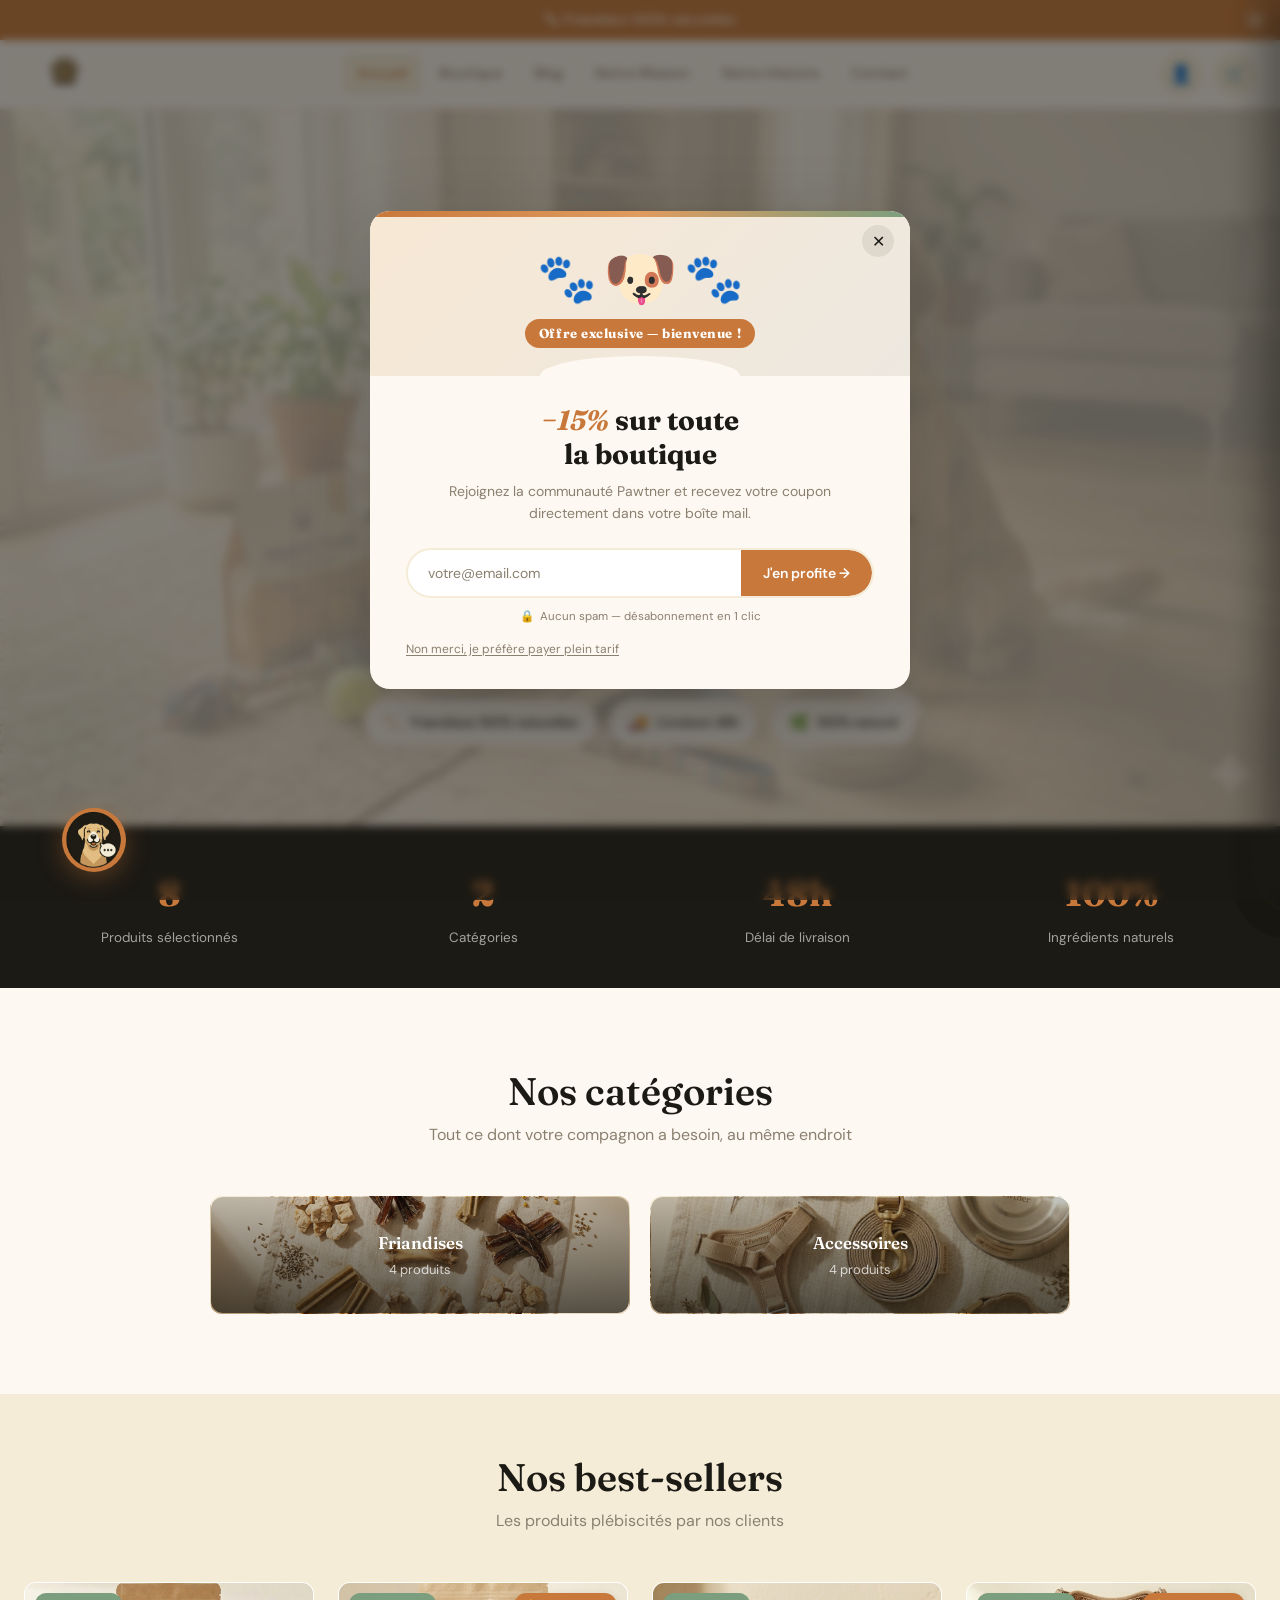
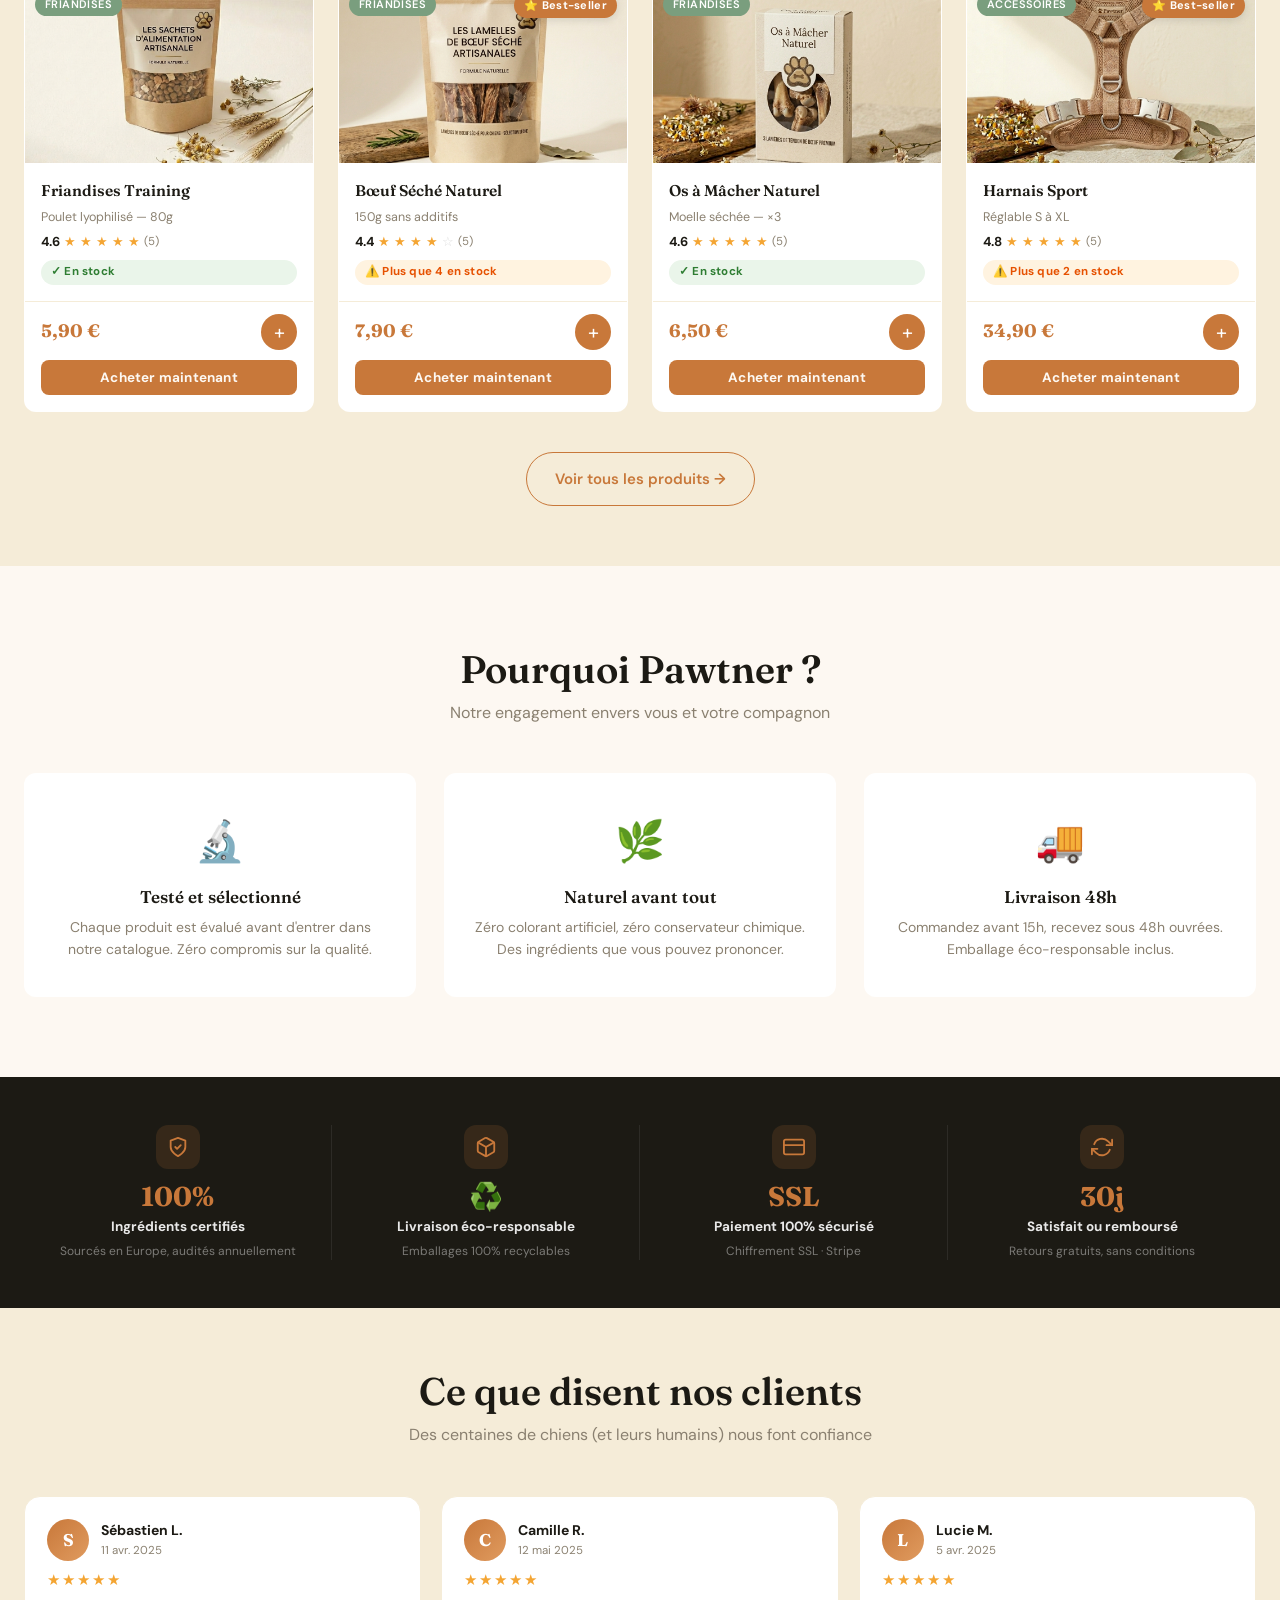
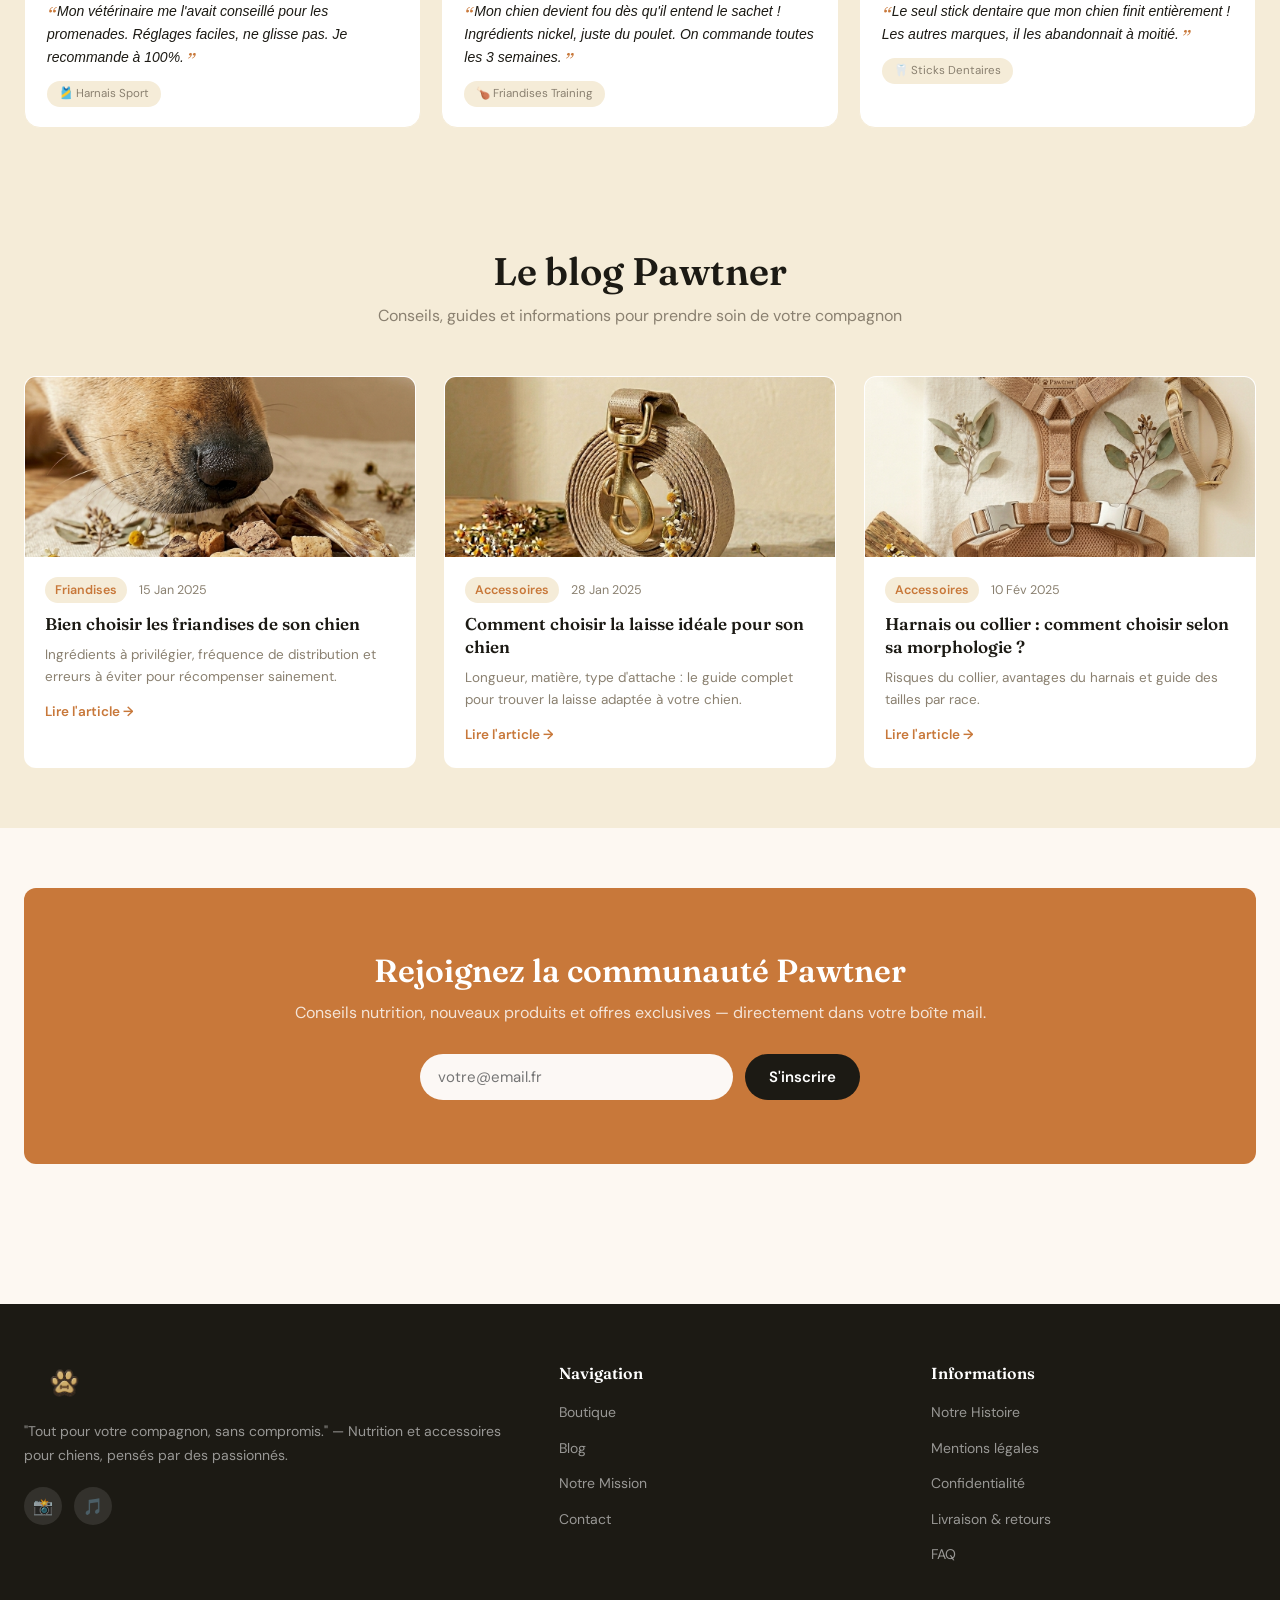
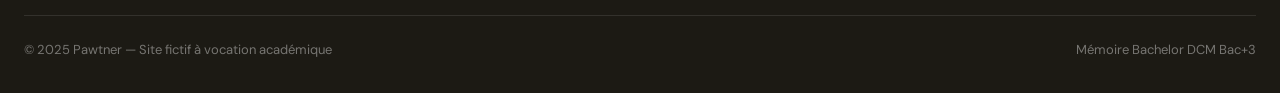
==== commit 25bb1685: "Update" ====
--- a/index.html
+++ b/index.html
@@ -503,13 +503,18 @@
     renderFeatured();
     renderHomepageReviews();
     updateCartUI();
-    document.getElementById('newsletter-overlay').style.display = 'flex';
+    var nl = document.getElementById('newsletter-overlay');
+    nl.classList.add('visible');
+    requestAnimationFrame(function(){
+      requestAnimationFrame(function(){ nl.classList.add('shown'); });
+    });
   });
 
   function closeNewsletter() {
     const overlay = document.getElementById('newsletter-overlay');
     overlay.classList.add('hidden');
-    setTimeout(() => overlay.style.display = 'none', 320);
+    overlay.classList.remove('shown');
+    setTimeout(() => { overlay.classList.remove('visible', 'hidden'); }, 350);
   }
 
   function submitNewsletter() {
@@ -706,15 +711,40 @@
 </div>
 <script>
 (function(){
+  (function(){
   if(sessionStorage.getItem('exit_shown')) return;
   var triggered = false;
-  document.addEventListener('mouseleave', function(e){
-    if(triggered || e.clientY > 10) return;
+
+  function showExitPopup(){
+    if(triggered) return;
     triggered = true;
     sessionStorage.setItem('exit_shown','1');
     document.getElementById('exit-overlay').classList.add('open');
     document.body.style.overflow = 'hidden';
+  }
+
+  /* Desktop : curseur quitte vers le haut */
+  document.addEventListener('mouseleave', function(e){
+    if(e.clientY <= 10) showExitPopup();
   });
+
+  /* Mobile : scroll rapide vers le haut */
+  var lastY = 0, lastTime = Date.now();
+  window.addEventListener('scroll', function(){
+    var y   = window.scrollY;
+    var now = Date.now();
+    var dy  = lastY - y;
+    var dt  = now - lastTime;
+    if(dy > 60 && dt < 300 && lastY > 200) showExitPopup();
+    lastY    = y;
+    lastTime = now;
+  }, { passive: true });
+
+  /* Mobile : 30s apres scroll */
+  setTimeout(function(){
+    if(!triggered && window.scrollY > 100) showExitPopup();
+  }, 30000);
+
   window.exitClose = function(){
     document.getElementById('exit-overlay').classList.remove('open');
     document.body.style.overflow = '';
@@ -728,7 +758,7 @@
     btn.style.background = '#3a7a3a';
     setTimeout(function(){ exitClose(); }, 1800);
   };
-})();
+})()
 </script>
 <script src="chatbot.js"></script>
 </body>
--- a/style.css
+++ b/style.css
@@ -2256,19 +2256,16 @@
   z-index: 9000;
   background: rgba(28,26,20,.55);
   backdrop-filter: blur(4px);
-  display: flex;
+  display: none;
   align-items: center;
   justify-content: center;
   padding: 20px;
   opacity: 0;
-  animation: nlOverlayIn .4s .6s ease forwards;
-}
-#newsletter-overlay.hidden {
-  pointer-events: none;
-  animation: nlOverlayOut .3s ease forwards;
-}
-@keyframes nlOverlayIn  { to { opacity: 1; } }
-@keyframes nlOverlayOut { to { opacity: 0; } }
+  transition: opacity .35s ease;
+}
+#newsletter-overlay.visible { display: flex; }
+#newsletter-overlay.shown   { opacity: 1; }
+#newsletter-overlay.hidden  { opacity: 0; pointer-events: none; }
 
 #newsletter-box {
   position: relative;
@@ -2278,10 +2275,10 @@
   max-width: 540px;
   width: 100%;
   box-shadow: 0 24px 80px rgba(28,26,20,.22);
-  transform: translateY(28px) scale(.97);
-  animation: nlBoxIn .45s .65s cubic-bezier(.34,1.56,.64,1) forwards;
-}
-@keyframes nlBoxIn { to { transform: translateY(0) scale(1); } }
+  transform: translateY(20px) scale(.97);
+  transition: transform .4s cubic-bezier(.34,1.56,.64,1);
+}
+#newsletter-overlay.shown #newsletter-box { transform: translateY(0) scale(1); }
 
 /* Bande déco terracotta en haut */
 #newsletter-box::before {
